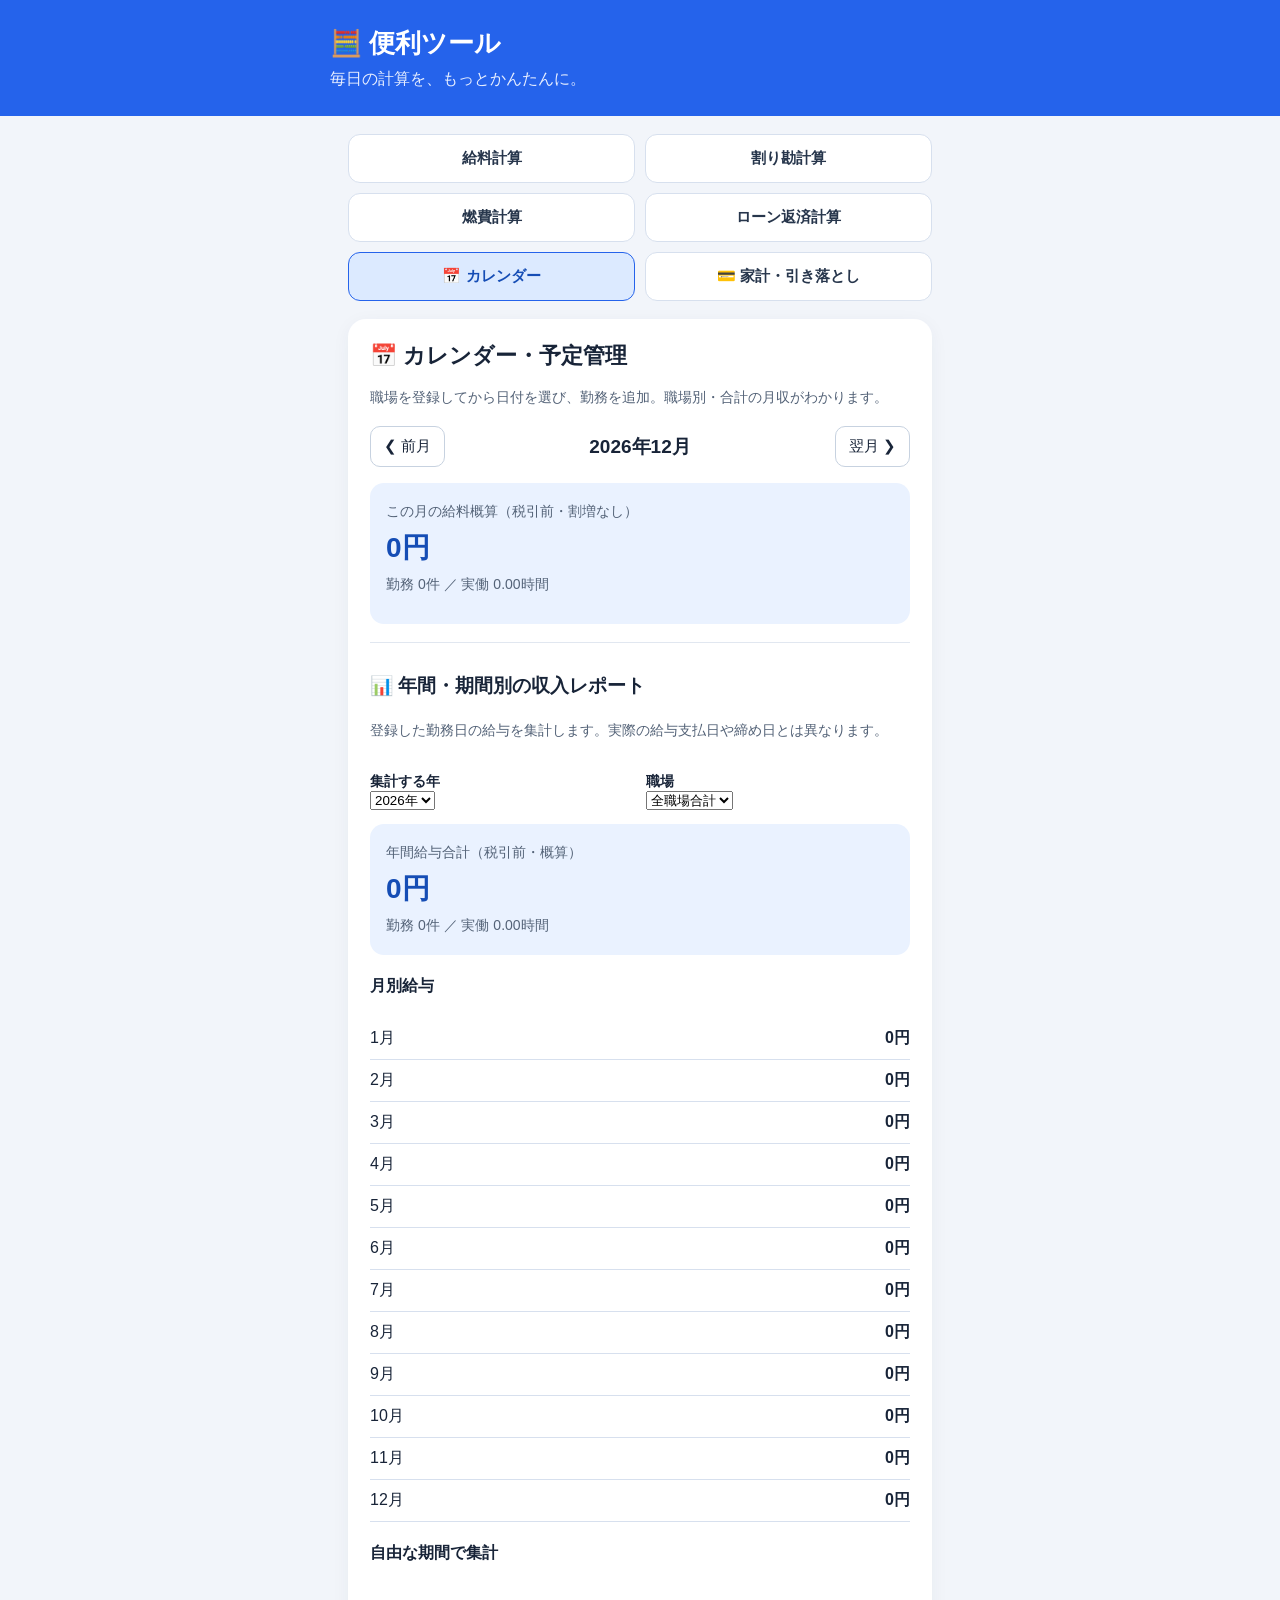
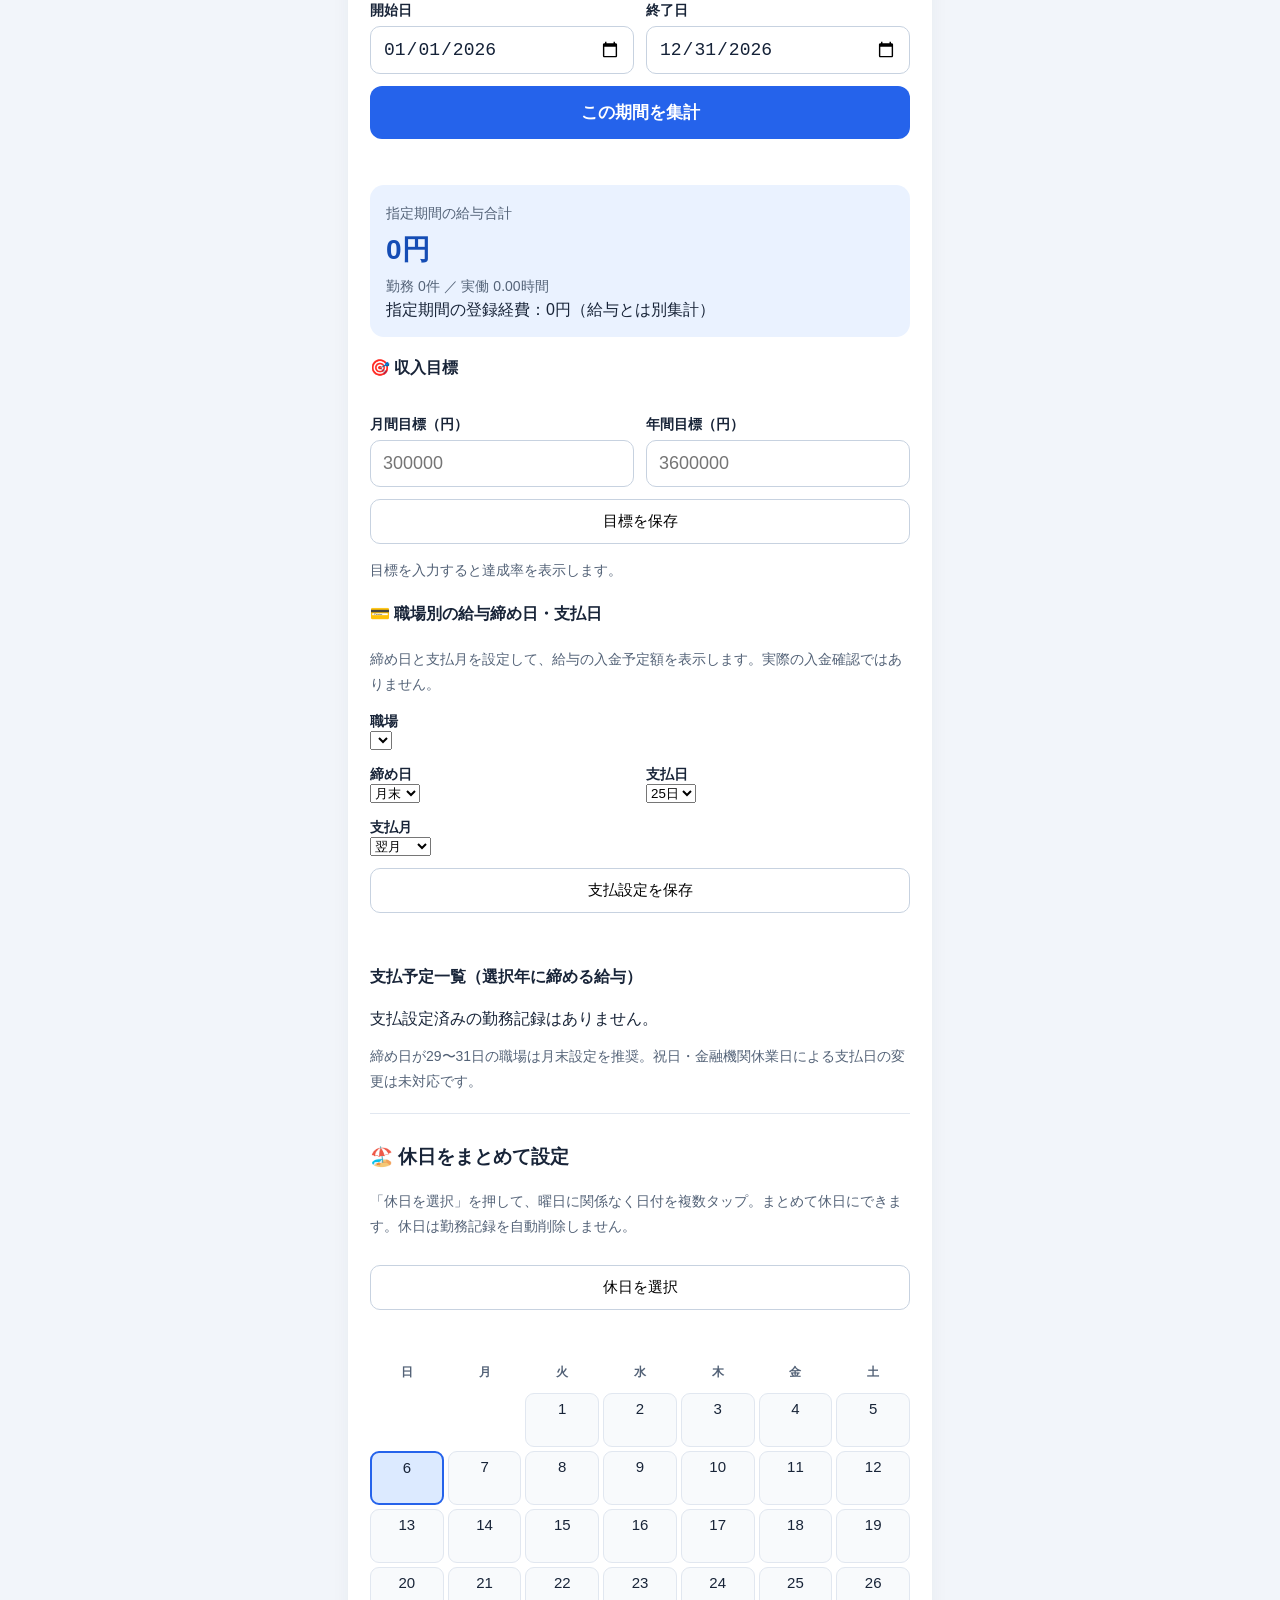
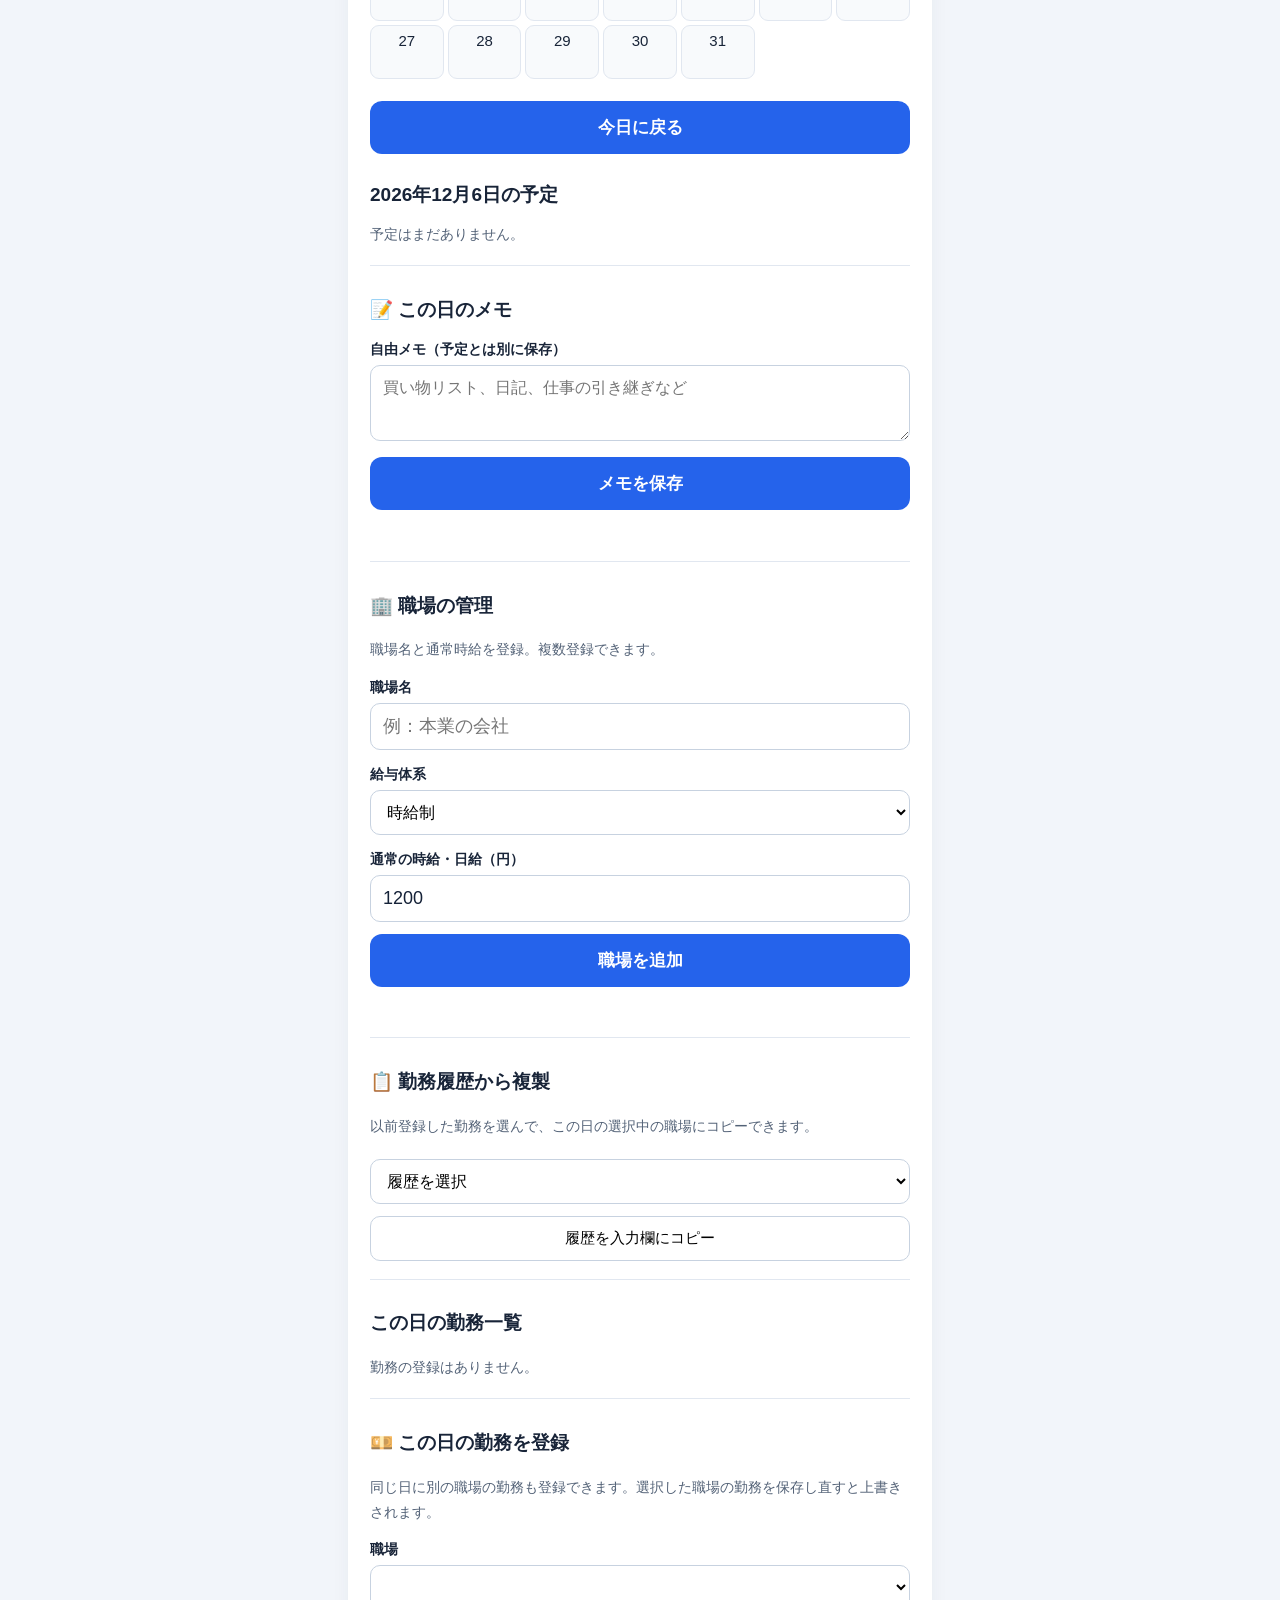
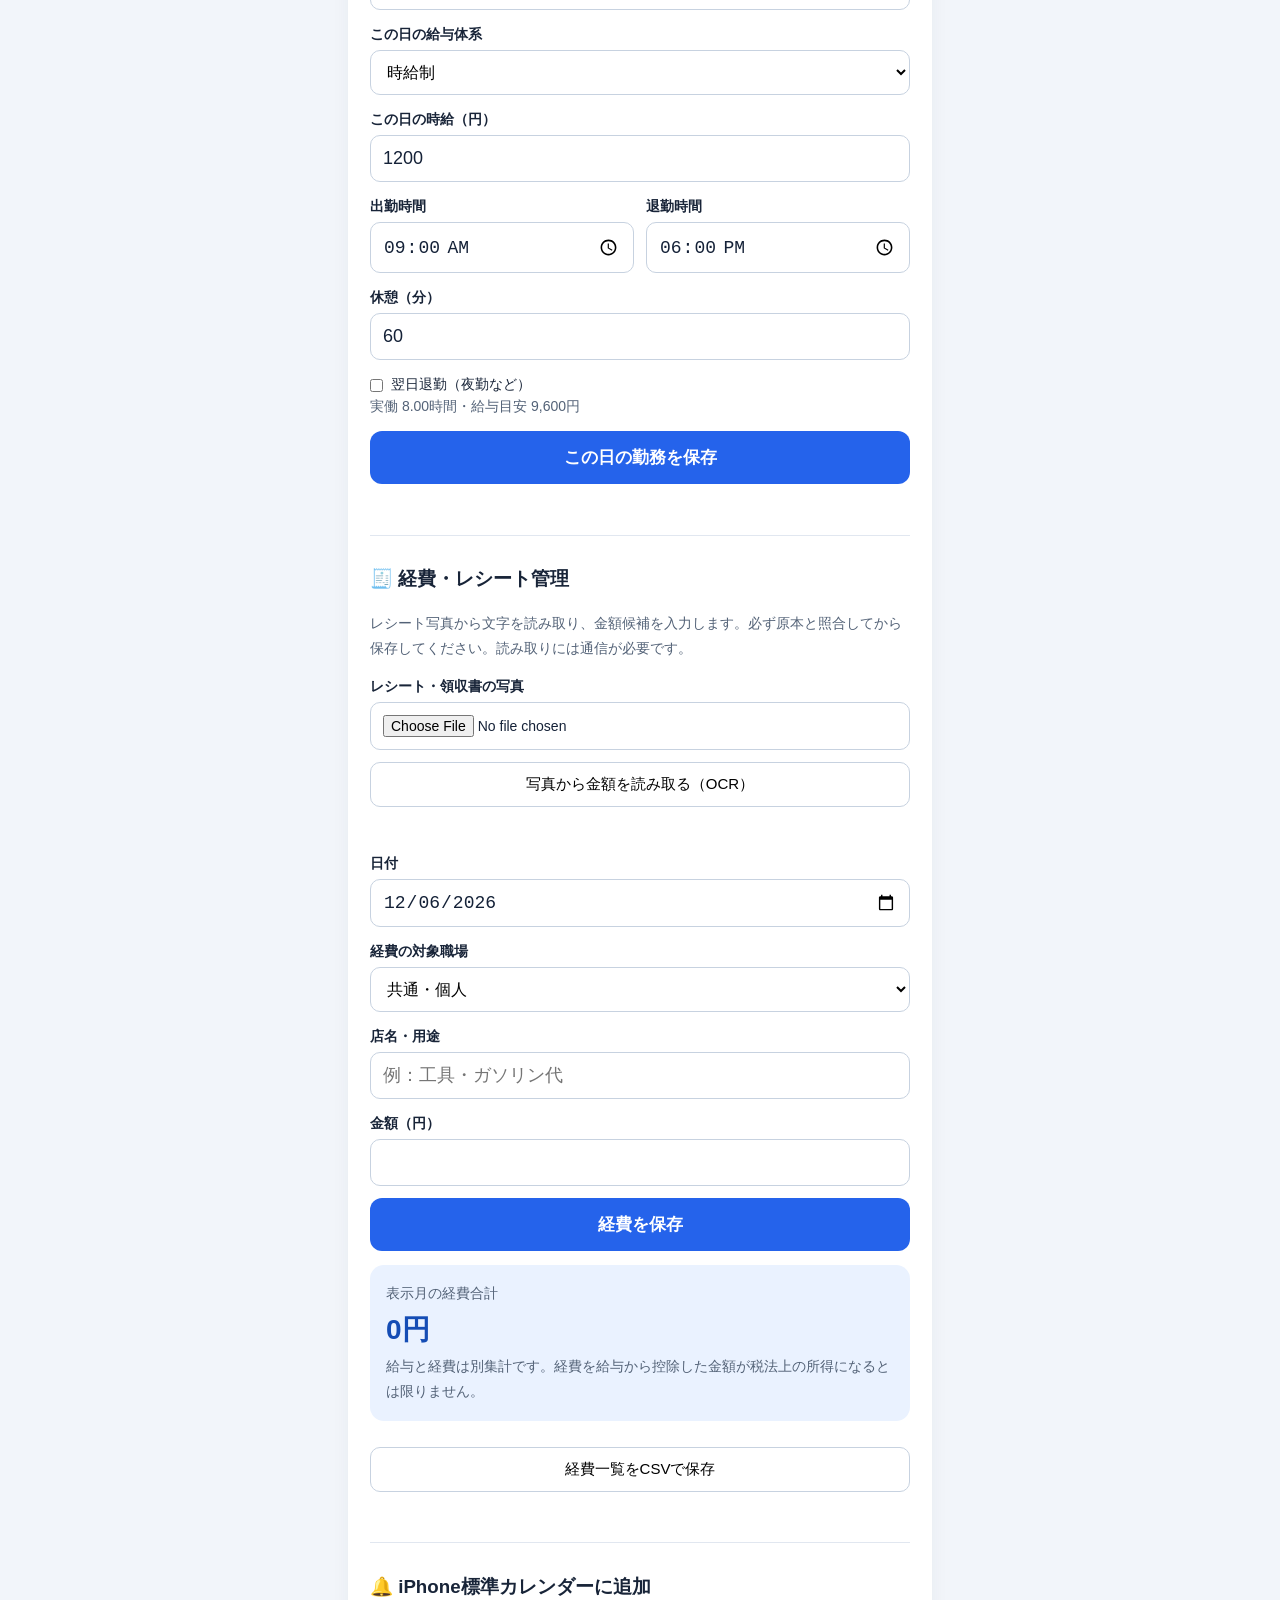
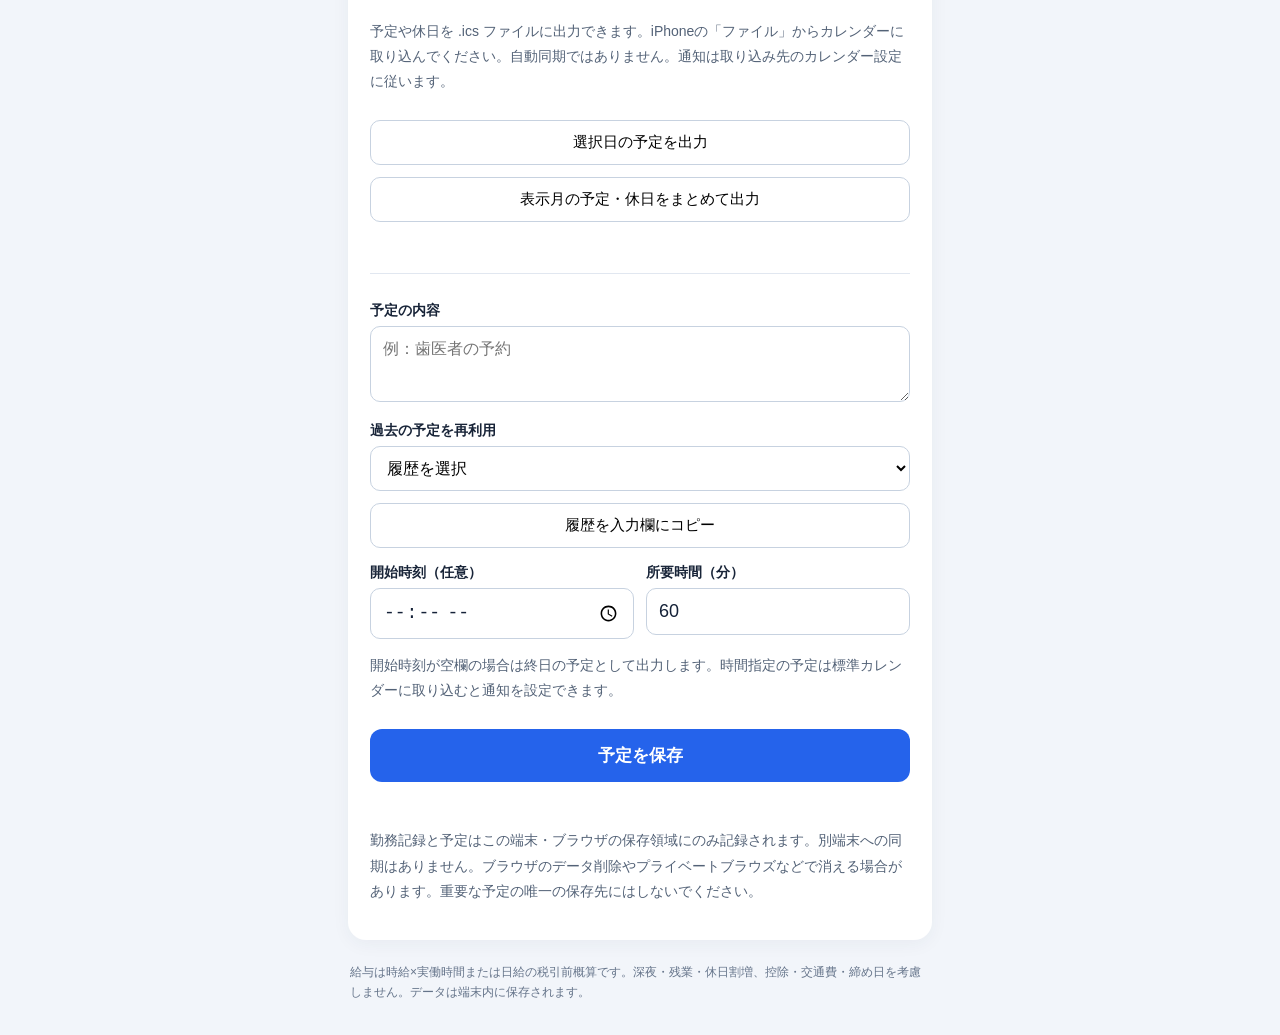
==== calendar.html @ 077386d4 "Add files via upload" ====
<!doctype html><html lang="ja"><head><meta charset="utf-8"><meta name="viewport" content="width=device-width,initial-scale=1"><meta name="theme-color" content="#2563eb"><title>ダブルワーク対応・勤務給料カレンダー | 便利ツール</title><meta name="description" content="複数の職場を登録して、職場別と全職場合計の給料を月ごとに自動集計。予定管理もできます。"><link rel="stylesheet" href="style.css"></head><body><header><div><h1>🧮 便利ツール</h1><p>毎日の計算を、もっとかんたんに。</p></div></header><main><nav aria-label="便利ツールを選択"><a href="salary.html">給料計算</a><a href="split.html">割り勘計算</a><a href="fuel.html">燃費計算</a><a href="loan.html">ローン返済計算</a><a href="calendar.html" aria-current="page">📅 カレンダー</a><a href="finance.html">💳 家計・引き落とし</a></nav><section><h2>📅 カレンダー・予定管理</h2><p class="hint">職場を登録してから日付を選び、勤務を追加。職場別・合計の月収がわかります。</p><div class="calendar-toolbar"><button id="prev" type="button" aria-label="前月">❮ 前月</button><strong id="month-title" aria-live="polite"></strong><button id="next" type="button" aria-label="翌月">翌月 ❯</button></div><div class="salary-summary"><div class="hint">この月の給料概算（税引前・割増なし）</div><div id="monthly-pay" class="salary-amount" aria-live="polite">0円</div><div id="monthly-stats" class="hint"></div><div id="workplace-breakdown"></div></div><div class="calendar-form" id="income-report"><h3>📊 年間・期間別の収入レポート</h3><p class="hint">登録した勤務日の給与を集計します。実際の給与支払日や締め日とは異なります。</p><div class="work-two"><div><label for="report-year">集計する年</label><select id="report-year"></select></div><div><label for="report-place">職場</label><select id="report-place"><option value="">全職場合計</option></select></div></div><div class="salary-summary"><div class="hint">年間給与合計（税引前・概算）</div><div class="salary-amount" id="annual-pay">0円</div><div class="hint" id="annual-stats"></div></div><h4>月別給与</h4><div id="annual-months"></div><h4>自由な期間で集計</h4><div class="work-two"><div><label for="report-from">開始日</label><input type="date" id="report-from"></div><div><label for="report-to">終了日</label><input type="date" id="report-to"></div></div><button class="calc" type="button" id="report-run">この期間を集計</button><p class="status" id="report-error" role="status"></p><div class="salary-summary"><div class="hint">指定期間の給与合計</div><div class="salary-amount" id="period-pay">0円</div><div class="hint" id="period-stats"></div><div id="period-places"></div><div id="period-expenses"></div></div><h4>🎯 収入目標</h4><div class="work-two"><div><label for="goal-month">月間目標（円）</label><input id="goal-month" type="number" min="0" step="1" placeholder="300000"></div><div><label for="goal-year">年間目標（円）</label><input id="goal-year" type="number" min="0" step="1" placeholder="3600000"></div></div><button type="button" id="save-goal" class="secondary-button">目標を保存</button><p id="goal-result" class="hint"></p>
<h4>💳 職場別の給与締め日・支払日</h4><p class="hint">締め日と支払月を設定して、給与の入金予定額を表示します。実際の入金確認ではありません。</p>
<label for="pay-workplace">職場</label><select id="pay-workplace"></select>
<div class="work-two"><div><label for="closing-day">締め日</label><select id="closing-day"></select></div><div><label for="payment-day">支払日</label><select id="payment-day"></select></div></div>
<label for="payment-offset">支払月</label><select id="payment-offset"><option value="0">当月</option><option value="1">翌月</option><option value="2">翌々月</option></select>
<button type="button" id="save-pay" class="secondary-button">支払設定を保存</button><p id="pay-message" class="status" role="status"></p><h4>支払予定一覧（選択年に締める給与）</h4><div id="payment-schedule"></div><p class="hint">締め日が29〜31日の職場は月末設定を推奨。祝日・金融機関休業日による支払日の変更は未対応です。</p></div><div class="calendar-form"><h3>🏖️ 休日をまとめて設定</h3><p class="hint">「休日を選択」を押して、曜日に関係なく日付を複数タップ。まとめて休日にできます。休日は勤務記録を自動削除しません。</p><button type="button" id="holiday-mode" class="secondary-button">休日を選択</button><div id="holiday-actions" hidden><p id="holiday-count" class="hint">0日選択</p><button type="button" id="holiday-apply" class="calc">選択した日を休みにする</button><button type="button" id="holiday-remove" class="secondary-button">選択した日の休みを解除</button><button type="button" id="holiday-cancel" class="secondary-button">選択をやめる</button></div><p id="holiday-status" role="status" class="status"></p></div><div class="calendar-grid" id="calendar" aria-label="月間カレンダー"></div><button type="button" id="go-today" class="calc">今日に戻る</button><h2 id="selected-title" style="margin-top:28px;font-size:19px"></h2><div id="events" aria-live="polite"></div>
<form id="memo-form" class="calendar-form"><h3>📝 この日のメモ</h3><label for="day-memo">自由メモ（予定とは別に保存）</label><textarea id="day-memo" maxlength="3000" placeholder="買い物リスト、日記、仕事の引き継ぎなど"></textarea><button class="calc" type="submit">メモを保存</button><button id="delete-memo" class="secondary-button" type="button" hidden>メモを削除</button><p id="memo-status" class="status" role="status"></p></form>
<dialog id="day-popup" aria-labelledby="popup-title"><div class="popup-head"><h3 id="popup-title"></h3><button type="button" id="close-popup" aria-label="閉じる">✕</button></div><div id="popup-content"></div><button type="button" class="calc" id="popup-edit">この日の詳細・編集へ</button></dialog>
<div class="calendar-form"><h3>🏢 職場の管理</h3><p class="hint">職場名と通常時給を登録。複数登録できます。</p><form id="workplace-form"><label for="place-name">職場名</label><input id="place-name" maxlength="50" placeholder="例：本業の会社" required><label for="place-pay-type">給与体系</label><select id="place-pay-type"><option value="hourly">時給制</option><option value="daily">日給制</option></select><label for="place-wage">通常の時給・日給（円）</label><input id="place-wage" type="number" min="0" max="1000000" step="1" value="1200" required><button class="calc" type="submit">職場を追加</button></form><div id="place-list"></div><p id="place-status" class="status" role="status"></p></div>
<div class="calendar-form"><h3>📋 勤務履歴から複製</h3><p class="hint">以前登録した勤務を選んで、この日の選択中の職場にコピーできます。</p><select id="work-history"></select><button type="button" id="copy-work" class="secondary-button">履歴を入力欄にコピー</button></div><div id="day-work-list" class="calendar-form"></div>
<form class="calendar-form" id="work-form">
<h3>💴 この日の勤務を登録</h3>
<p class="hint">同じ日に別の職場の勤務も登録できます。選択した職場の勤務を保存し直すと上書きされます。</p>
<label for="work-place">職場</label><select id="work-place" required></select><label for="work-pay-type">この日の給与体系</label><select id="work-pay-type"><option value="hourly">時給制</option><option value="daily">日給制</option></select><label for="work-wage" id="work-wage-label">この日の時給（円）</label><input id="work-wage" type="number" min="0" max="1000000" step="1" value="1200" required>
<div class="work-two"><div><label for="work-start">出勤時間</label><input id="work-start" type="time" value="09:00" required></div><div><label for="work-end">退勤時間</label><input id="work-end" type="time" value="18:00" required></div></div>
<label for="work-break">休憩（分）</label><input id="work-break" type="number" min="0" max="1440" step="1" value="60" required>
<label class="work-check"><input id="work-overnight" type="checkbox"> 翌日退勤（夜勤など）</label>
<div id="daily-pay" class="hint" aria-live="polite"></div>
<button class="calc" type="submit">この日の勤務を保存</button>
<button id="delete-work" type="button" class="secondary-button" hidden>選択中の職場の勤務を削除</button>
<p class="status" id="work-status" role="status"></p>
</form><div class="calendar-form" id="expense-panel"><h3>🧾 経費・レシート管理</h3>
<p class="hint">レシート写真から文字を読み取り、金額候補を入力します。必ず原本と照合してから保存してください。読み取りには通信が必要です。</p>
<label for="receipt-image">レシート・領収書の写真</label><input id="receipt-image" type="file" accept="image/*" capture="environment">
<button type="button" id="scan-receipt" class="secondary-button">写真から金額を読み取る（OCR）</button><p id="scan-status" class="status" role="status"></p>
<form id="expense-form"><label for="expense-date">日付</label><input type="date" id="expense-date" required>
<label for="expense-place">経費の対象職場</label><select id="expense-place"><option value="">共通・個人</option></select>
<label for="expense-merchant">店名・用途</label><input id="expense-merchant" maxlength="100" placeholder="例：工具・ガソリン代" required>
<label for="expense-amount">金額（円）</label><input id="expense-amount" type="number" min="1" step="1" required>
<button type="submit" class="calc">経費を保存</button></form>
<div class="salary-summary"><div class="hint">表示月の経費合計</div><div id="expense-total" class="salary-amount">0円</div><div id="expense-net" class="hint"></div><div id="expense-breakdown"></div></div>
<div id="expense-list"></div><button type="button" id="export-expenses" class="secondary-button">経費一覧をCSVで保存</button>
<p id="expense-status" role="status" class="status"></p></div>
<div class="calendar-form"><h3>🔔 iPhone標準カレンダーに追加</h3><p class="hint">予定や休日を .ics ファイルに出力できます。iPhoneの「ファイル」からカレンダーに取り込んでください。自動同期ではありません。通知は取り込み先のカレンダー設定に従います。</p><button type="button" id="export-day" class="secondary-button">選択日の予定を出力</button><button type="button" id="export-month" class="secondary-button">表示月の予定・休日をまとめて出力</button><p id="export-status" class="status" role="status"></p></div><form class="calendar-form" id="event-form"><label for="event-text">予定の内容</label><textarea id="event-text" maxlength="200" required placeholder="例：歯医者の予約"></textarea><label for="event-history">過去の予定を再利用</label><select id="event-history"><option value="">履歴を選択</option></select><button type="button" id="copy-event" class="secondary-button">履歴を入力欄にコピー</button><div class="work-two"><div><label for="event-time">開始時刻（任意）</label><input id="event-time" type="time"></div><div><label for="event-duration">所要時間（分）</label><input id="event-duration" type="number" min="1" max="1440" value="60"></div></div><p class="hint">開始時刻が空欄の場合は終日の予定として出力します。時間指定の予定は標準カレンダーに取り込むと通知を設定できます。</p><button class="calc" id="save-event" type="submit">予定を保存</button><button id="cancel-edit" type="button" hidden style="margin-top:10px">編集をキャンセル</button><p class="status" id="status" role="status"></p></form><p class="hint">勤務記録と予定はこの端末・ブラウザの保存領域にのみ記録されます。別端末への同期はありません。ブラウザのデータ削除やプライベートブラウズなどで消える場合があります。重要な予定の唯一の保存先にはしないでください。</p></section></main><footer>給与は時給×実働時間または日給の税引前概算です。深夜・残業・休日割増、控除・交通費・締め日を考慮しません。データは端末内に保存されます。</footer><script src="calendar.js" defer></script><script src="work-calendar.js" defer></script><script src="calendar-extras.js" defer></script><script src="expenses.js" defer></script><script src="day-memos.js" defer></script><script src="income-report.js" defer></script><script src="goals-paydays.js" defer></script><script src="finance-calendar.js" defer></script><script src="cashflow-calendar.js" defer></script></body></html>
---- style.css ----
:root{font-family:-apple-system,BlinkMacSystemFont,"Hiragino Kaku Gothic ProN",sans-serif;color:#182438;background:#f2f5fa}*{box-sizing:border-box}body{margin:0}header{background:#2563eb;color:white;padding:26px 18px}header>div,main,footer{max-width:620px;margin:auto}h1{margin:0;font-size:26px}header p{margin:8px 0 0;color:#e7eeff}main{padding:18px}nav{display:grid;grid-template-columns:repeat(2,1fr);gap:10px;margin-bottom:18px}nav a{border:1px solid #d7e0ee;background:white;border-radius:12px;padding:14px 5px;font-size:15px;font-weight:700;color:#27364c;text-decoration:none;text-align:center}nav a[aria-current=page]{background:#dceaff;border-color:#2563eb;color:#154db5}section{background:white;border-radius:18px;padding:22px;box-shadow:0 4px 18px #23344a0d}h2{margin:0 0 8px;font-size:22px}.hint,.explain{color:#536277;font-size:14px;line-height:1.8}label{display:block;margin-top:16px;font-size:14px;font-weight:700}input{width:100%;border:1px solid #c7d2e0;border-radius:10px;padding:12px;margin-top:6px;font-size:18px;color:#152238}button.calc{width:100%;margin-top:22px;border:0;background:#2563eb;color:white;border-radius:12px;padding:15px;font-size:17px;font-weight:700}.result{margin-top:18px;padding:18px;background:#eaf2ff;border-radius:12px;font-size:22px;font-weight:800;overflow-wrap:anywhere}.result:empty{display:none}footer{padding:4px 20px 30px;font-size:12px;color:#65748a;line-height:1.7}a:focus-visible,button:focus-visible,input:focus-visible{outline:3px solid #f59e0b;outline-offset:2px}
/* Calendar */
.calendar-toolbar{display:flex;justify-content:space-between;align-items:center;gap:8px;margin:16px 0}.calendar-toolbar button,.event-actions button{border:1px solid #c7d2e0;background:#fff;border-radius:10px;padding:10px 13px;color:#182438;font-size:15px}.calendar-toolbar strong{font-size:19px}.calendar-grid{display:grid;grid-template-columns:repeat(7,minmax(0,1fr));gap:4px}.weekday{text-align:center;font-size:12px;font-weight:700;color:#536277;padding:8px 0}.day{position:relative;min-height:54px;background:#f8fafc;border:1px solid #e1e7f0;border-radius:9px;padding:6px 2px;display:flex;flex-direction:column;align-items:center;gap:5px;font-size:15px;color:#182438}.day[disabled]{visibility:hidden}.day.today{border:2px solid #2563eb}.day.selected{background:#dceaff}.day .dot{height:6px;width:6px;border-radius:50%;background:#2563eb}.day:focus-visible{outline:3px solid #f59e0b}.event-item{border-bottom:1px solid #e1e7f0;padding:12px 0;overflow-wrap:anywhere}.event-item:last-child{border-bottom:0}.event-actions{display:flex;gap:8px;margin-top:8px}.event-actions button{font-size:13px;padding:6px 10px}.calendar-form{margin-top:18px;padding-top:12px;border-top:1px solid #e1e7f0}.calendar-form textarea{width:100%;min-height:76px;border:1px solid #c7d2e0;border-radius:10px;padding:12px;font:inherit;margin-top:6px}.calendar-form button{margin-top:12px}.status{font-size:13px;color:#536277;min-height:1.5em}@media(max-width:390px){.day{min-height:47px;font-size:13px}.calendar-grid{gap:3px}section{padding:16px}}

/* Work calendar */
.salary-summary{padding:16px;background:#eaf2ff;border-radius:14px;margin:14px 0}
.salary-amount{font-size:28px;font-weight:800;color:#154db5;margin:5px 0}
.work-two{display:grid;grid-template-columns:1fr 1fr;gap:12px}
.work-check{display:flex;align-items:center;gap:8px;font-weight:500}
.work-check input{width:auto;margin:0}
.secondary-button{width:100%;margin-top:10px;padding:12px;border:1px solid #c7d2e0;border-radius:10px;background:white;font-size:15px}
.day .work-dot{width:7px;height:7px;background:#16a34a;border-radius:50%}
.day .work-small{font-size:9px;color:#166534;font-weight:700;line-height:1.1}
@media(max-width:390px){.day .work-small{font-size:8px}}

.pay-row,.place-row{display:flex;align-items:center;justify-content:space-between;gap:8px;padding:10px 0;border-bottom:1px solid #d7e0ee;flex-wrap:wrap}
.pay-row strong{white-space:nowrap}
.place-row span{flex:1;min-width:140px}
.place-row button{border:1px solid #c7d2e0;background:#fff;border-radius:8px;padding:7px 10px}
#workplace-breakdown{margin-top:10px}
#work-place{width:100%;padding:12px;margin-top:6px;border:1px solid #c7d2e0;border-radius:10px;font-size:16px;background:white}

.day.holiday{background:#fef3c7;border:2px solid #eab308}.day.multi-picked{outline:3px solid #16a34a;outline-offset:-3px}.holiday-label{display:block;font-size:10px;color:#92400e;font-weight:800}#work-history,#event-history{width:100%;padding:12px;margin-top:6px;border:1px solid #c7d2e0;border-radius:10px;background:white;font-size:16px}

#expense-panel input[type=file]{font-size:14px}
#expense-panel select,#place-pay-type,#work-pay-type{width:100%;padding:12px;margin-top:6px;border:1px solid #c7d2e0;border-radius:10px;background:white;font-size:16px}
.expense-entry{padding:10px 0;border-bottom:1px solid #d7e0ee;display:flex;justify-content:space-between;align-items:center;gap:8px}
.expense-entry button{padding:7px;border-radius:8px;border:1px solid #c7d2e0;background:white}

.day.has-entry{border-color:#0f766e;background:#ecfdf5}
.day.has-entry.selected{background:#dceaff}
.day.has-entry.holiday{background:#fef3c7}
.entry-indicator{font-size:9px;font-weight:800;color:#0f766e;line-height:1.1;white-space:normal;text-align:center;letter-spacing:0}
#day-popup{border:0;border-radius:16px;padding:20px;width:min(92vw,440px);max-height:80vh;overflow:auto;box-shadow:0 12px 55px #0004;color:#182438}
#day-popup::backdrop{background:#0008}
.popup-head{display:flex;justify-content:space-between;align-items:center;gap:12px}
.popup-head h3{margin:0;font-size:18px}
.popup-head button{background:#f1f5f9;border:0;border-radius:8px;padding:10px;font-size:17px}
.popup-entry{display:flex;gap:12px;border-bottom:1px solid #e1e7f0;padding:12px 0;white-space:pre-wrap;overflow-wrap:anywhere}
.popup-entry strong{min-width:35px;color:#2563eb}
.popup-entry span{flex:1}

.day.has-payment{box-shadow:inset 0 -3px #f59e0b}
#finance-status{white-space:pre-wrap}

.forecast-row{padding:12px;margin:8px 0;border:1px solid #cbd5e1;border-radius:10px;background:#f8fafc;display:grid;gap:5px}
.forecast-danger{background:#fff1f2;border-color:#e11d48;color:#9f1239}
#deposit-list .secondary-button{width:auto;margin:0}
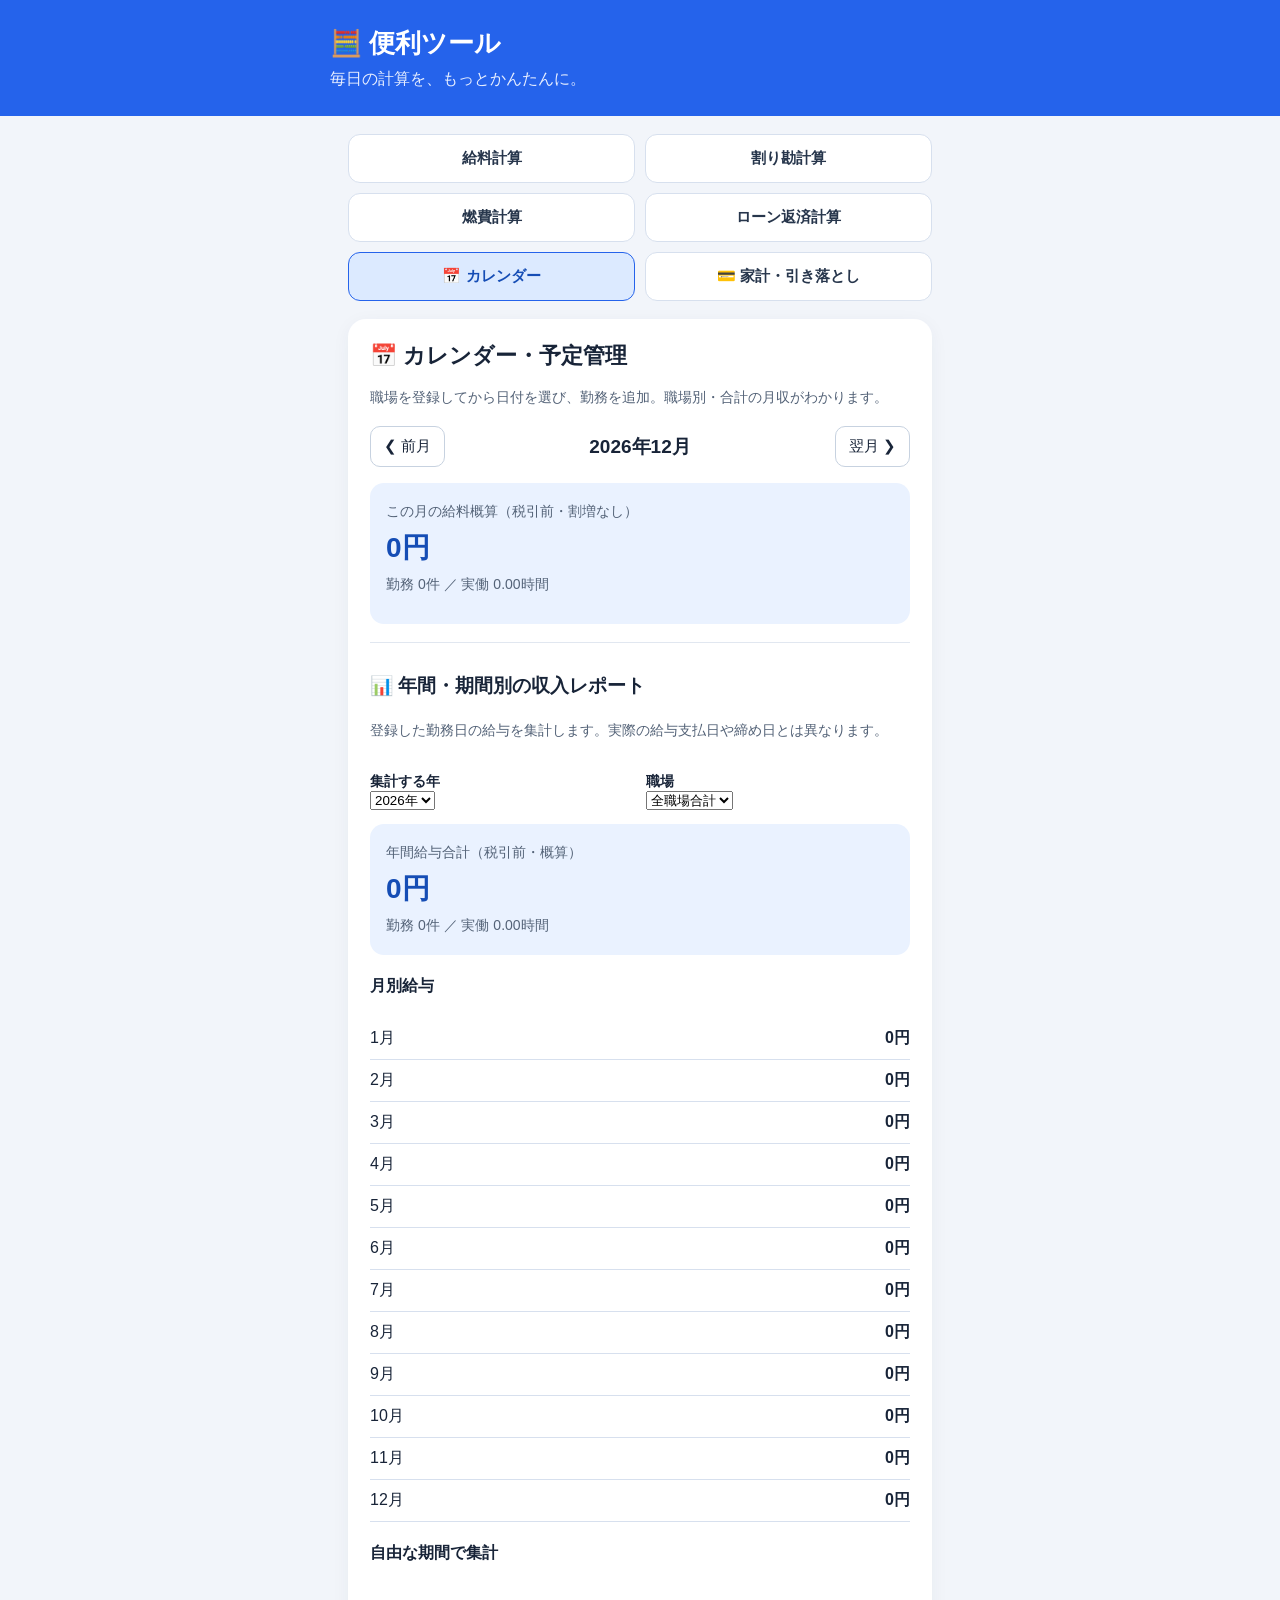
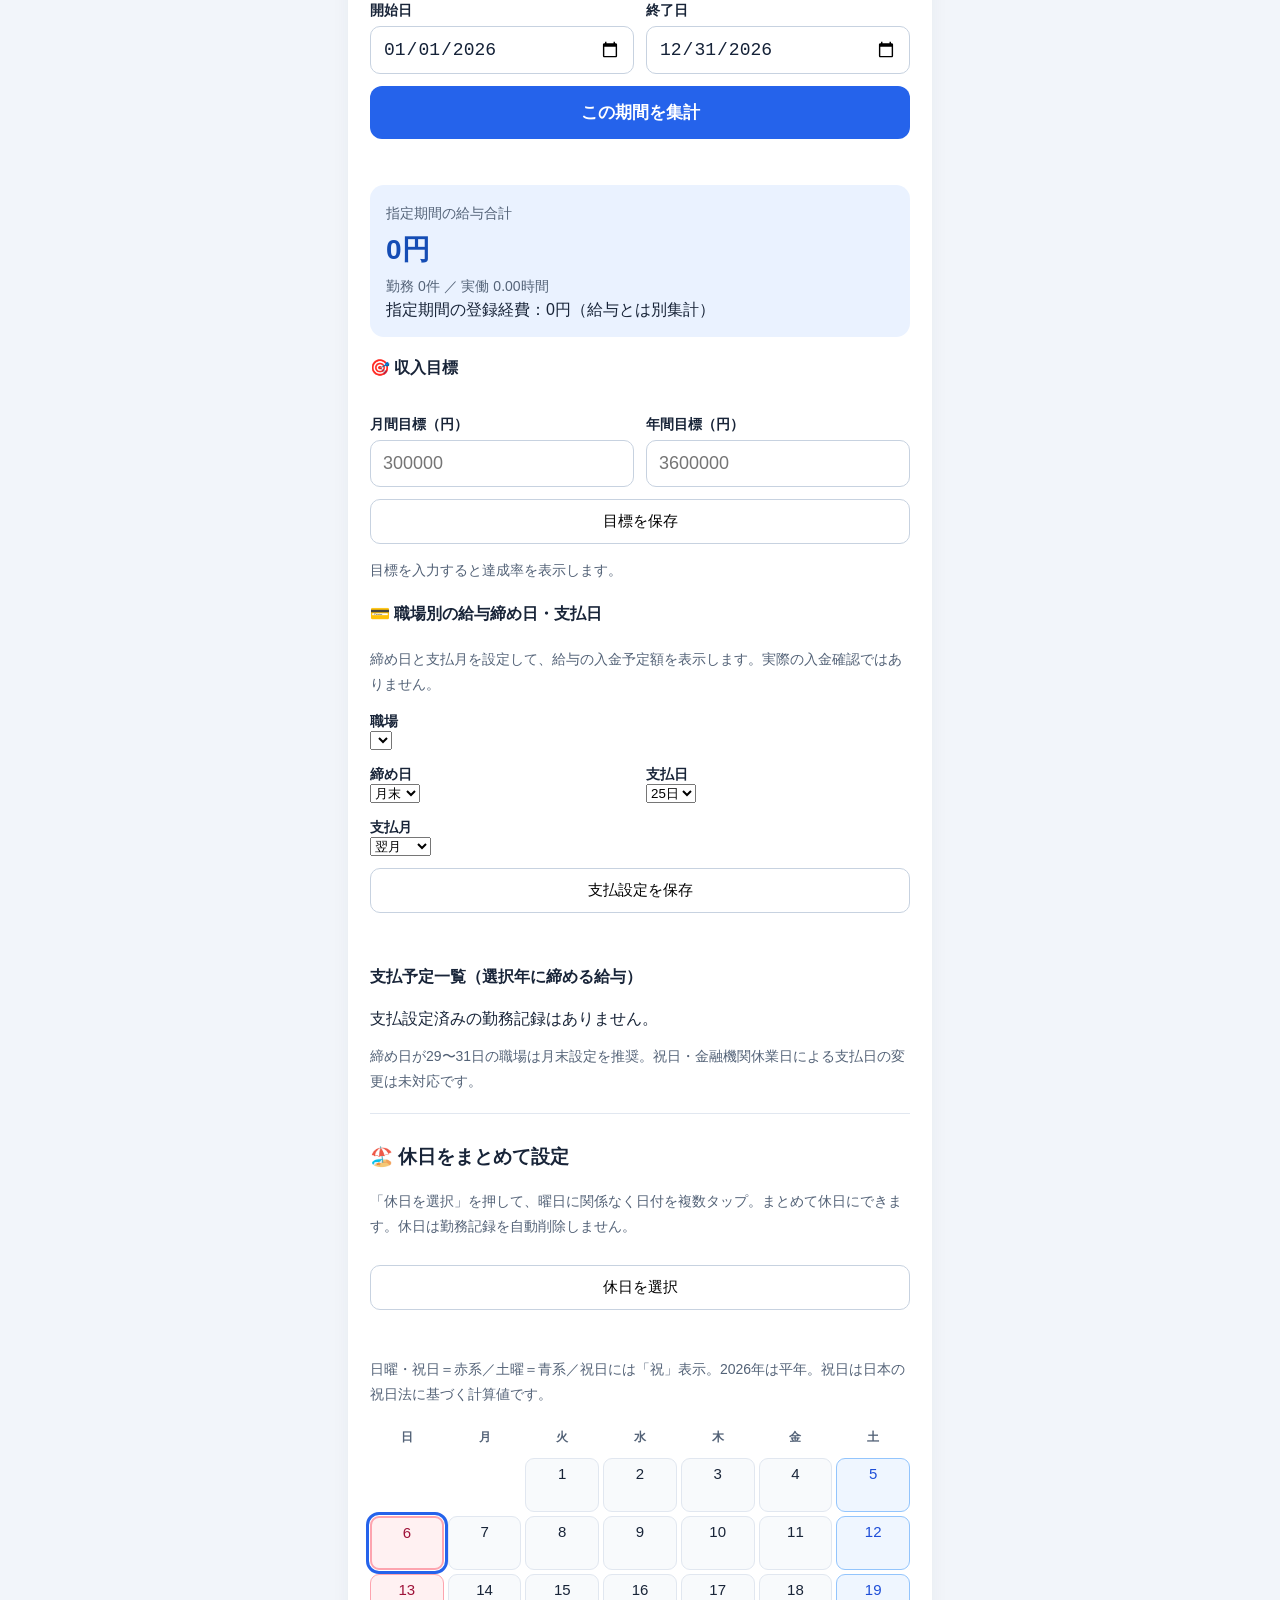
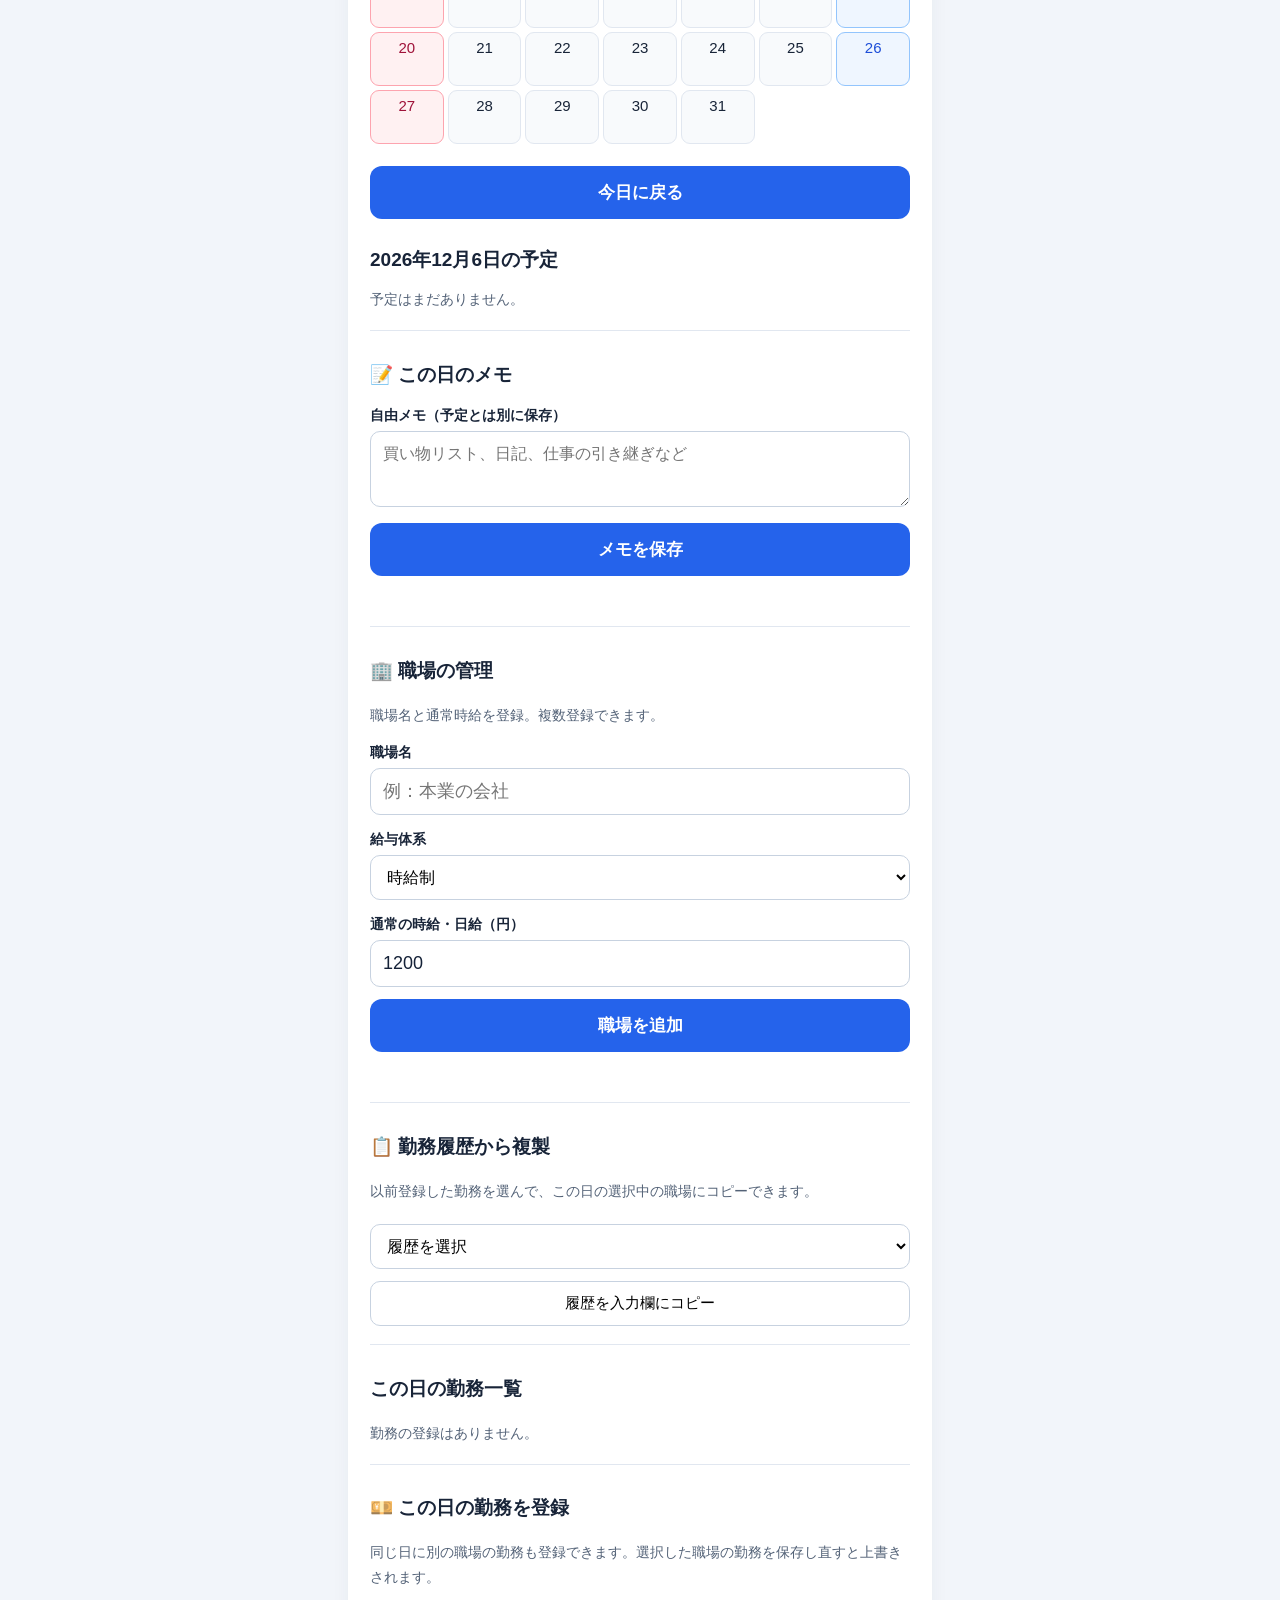
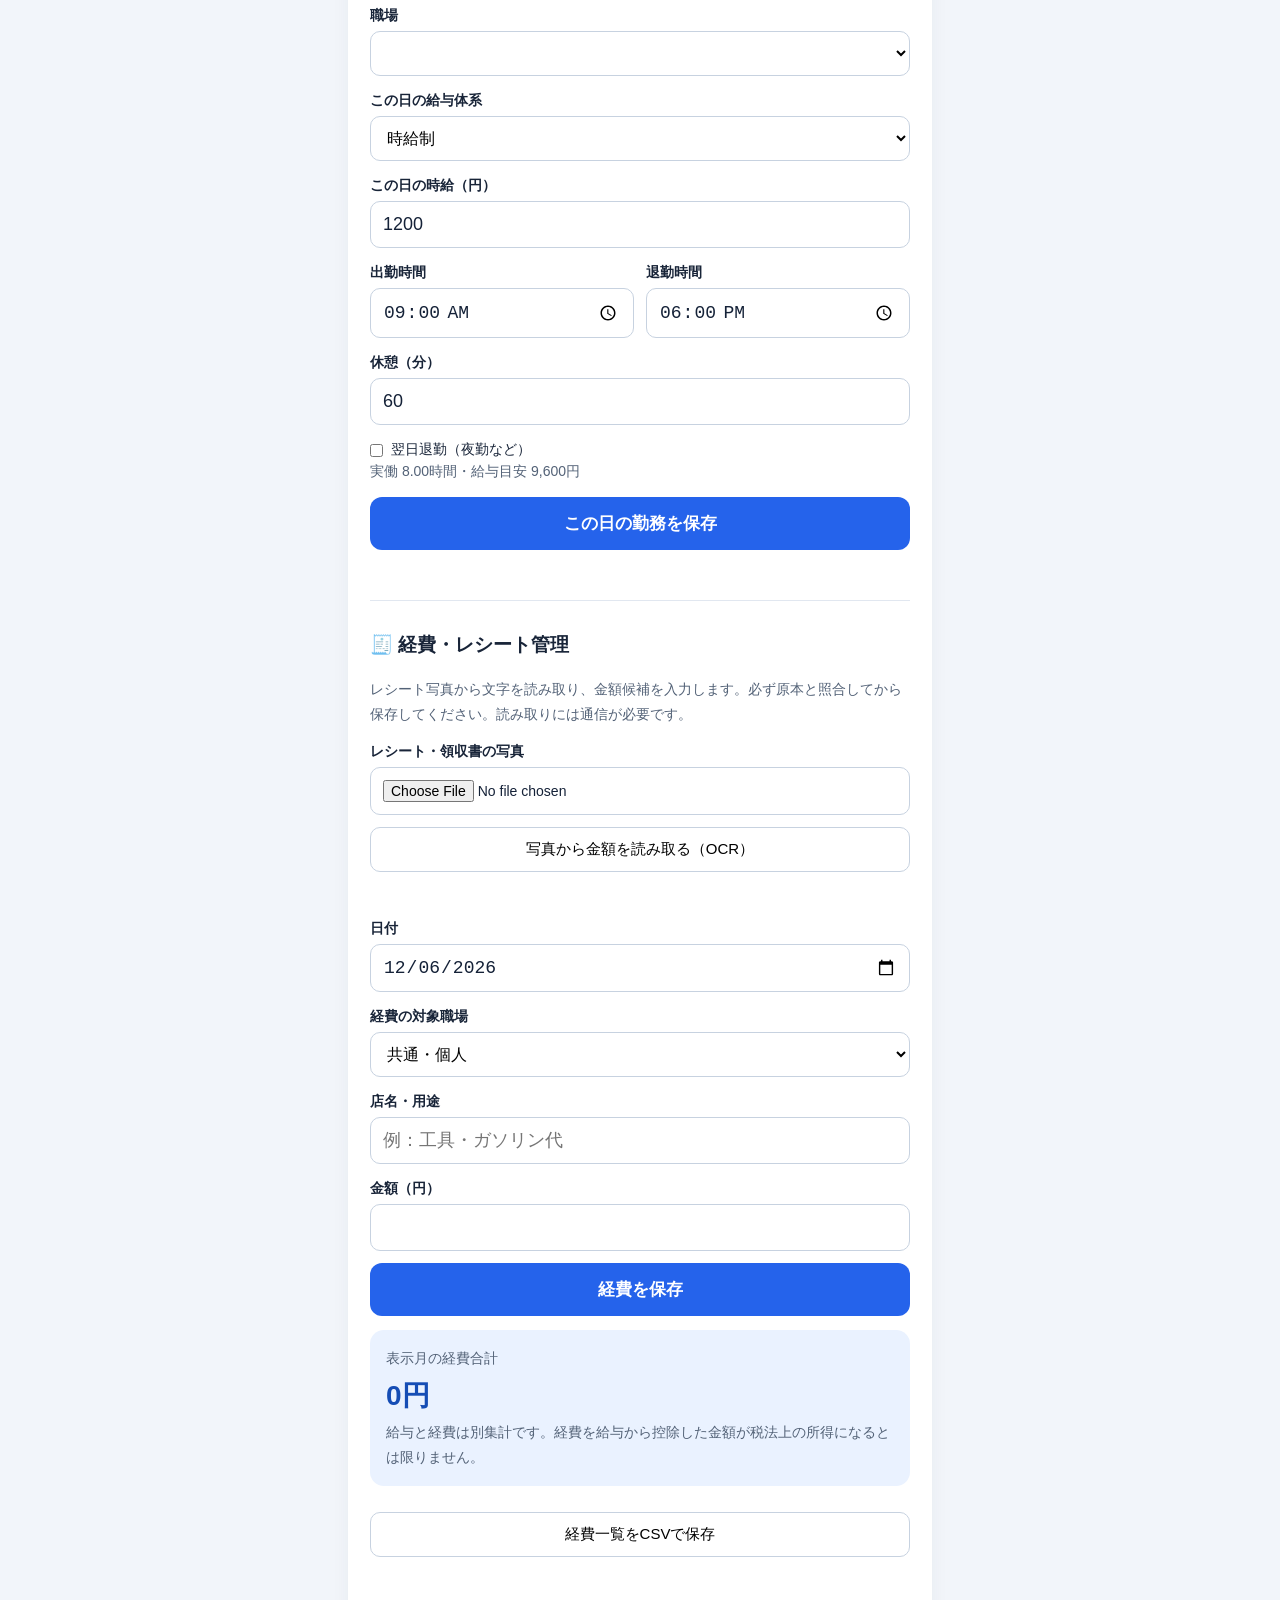
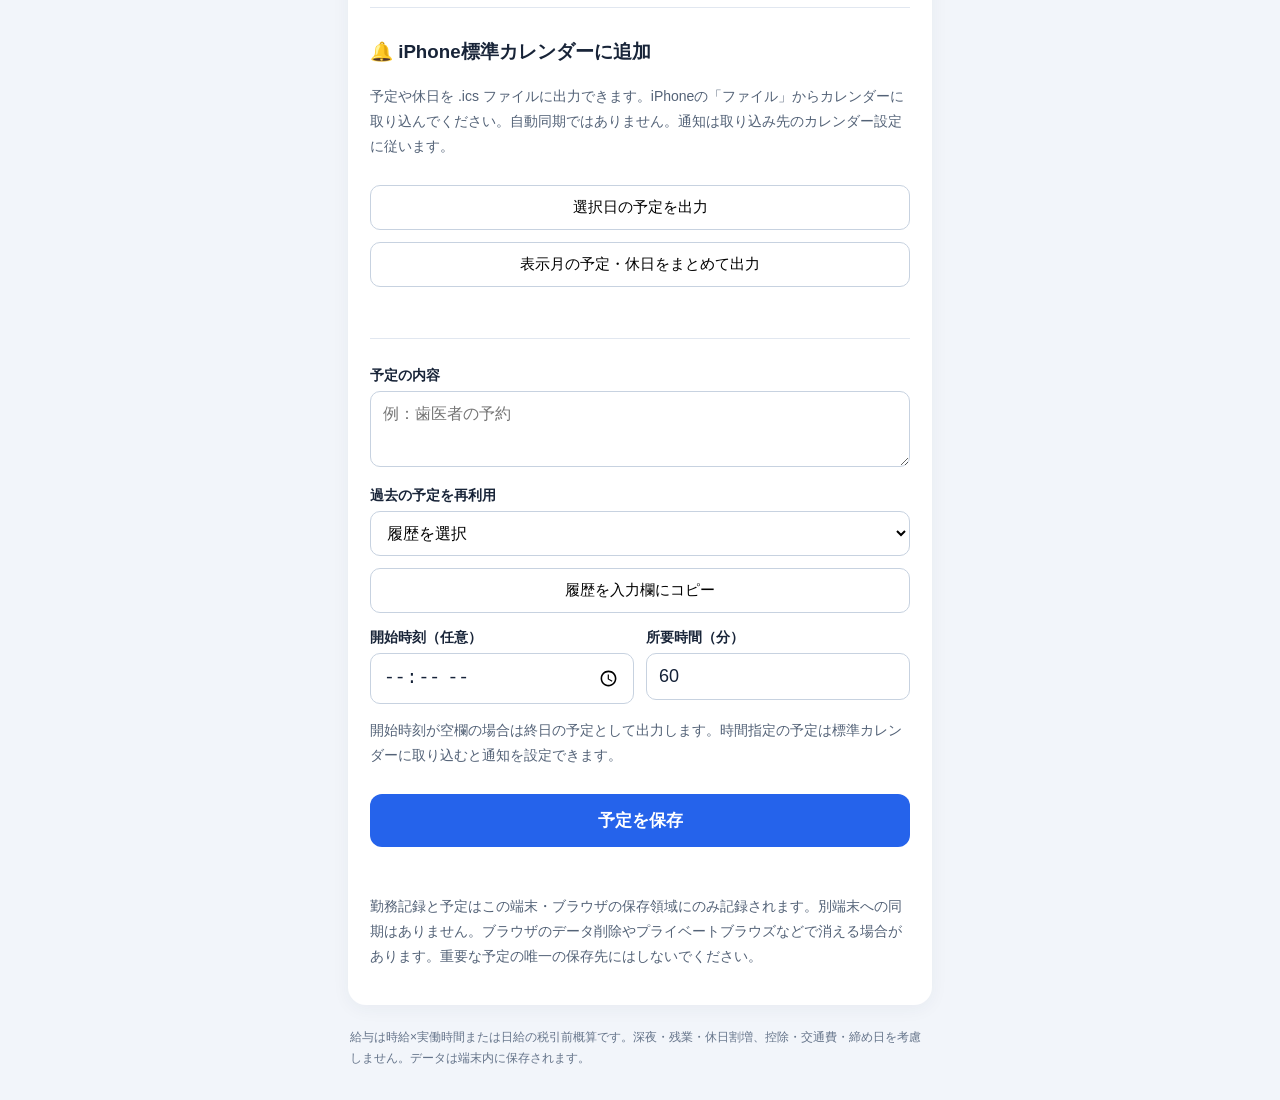
==== commit 1c3e22a1: "Add files via upload" ====
--- a/calendar.html
+++ b/calendar.html
@@ -3,7 +3,7 @@
 <label for="pay-workplace">職場</label><select id="pay-workplace"></select>
 <div class="work-two"><div><label for="closing-day">締め日</label><select id="closing-day"></select></div><div><label for="payment-day">支払日</label><select id="payment-day"></select></div></div>
 <label for="payment-offset">支払月</label><select id="payment-offset"><option value="0">当月</option><option value="1">翌月</option><option value="2">翌々月</option></select>
-<button type="button" id="save-pay" class="secondary-button">支払設定を保存</button><p id="pay-message" class="status" role="status"></p><h4>支払予定一覧（選択年に締める給与）</h4><div id="payment-schedule"></div><p class="hint">締め日が29〜31日の職場は月末設定を推奨。祝日・金融機関休業日による支払日の変更は未対応です。</p></div><div class="calendar-form"><h3>🏖️ 休日をまとめて設定</h3><p class="hint">「休日を選択」を押して、曜日に関係なく日付を複数タップ。まとめて休日にできます。休日は勤務記録を自動削除しません。</p><button type="button" id="holiday-mode" class="secondary-button">休日を選択</button><div id="holiday-actions" hidden><p id="holiday-count" class="hint">0日選択</p><button type="button" id="holiday-apply" class="calc">選択した日を休みにする</button><button type="button" id="holiday-remove" class="secondary-button">選択した日の休みを解除</button><button type="button" id="holiday-cancel" class="secondary-button">選択をやめる</button></div><p id="holiday-status" role="status" class="status"></p></div><div class="calendar-grid" id="calendar" aria-label="月間カレンダー"></div><button type="button" id="go-today" class="calc">今日に戻る</button><h2 id="selected-title" style="margin-top:28px;font-size:19px"></h2><div id="events" aria-live="polite"></div>
+<button type="button" id="save-pay" class="secondary-button">支払設定を保存</button><p id="pay-message" class="status" role="status"></p><h4>支払予定一覧（選択年に締める給与）</h4><div id="payment-schedule"></div><p class="hint">締め日が29〜31日の職場は月末設定を推奨。祝日・金融機関休業日による支払日の変更は未対応です。</p></div><div class="calendar-form"><h3>🏖️ 休日をまとめて設定</h3><p class="hint">「休日を選択」を押して、曜日に関係なく日付を複数タップ。まとめて休日にできます。休日は勤務記録を自動削除しません。</p><button type="button" id="holiday-mode" class="secondary-button">休日を選択</button><div id="holiday-actions" hidden><p id="holiday-count" class="hint">0日選択</p><button type="button" id="holiday-apply" class="calc">選択した日を休みにする</button><button type="button" id="holiday-remove" class="secondary-button">選択した日の休みを解除</button><button type="button" id="holiday-cancel" class="secondary-button">選択をやめる</button></div><p id="holiday-status" role="status" class="status"></p></div><p class="hint" id="holiday-legend">日曜＝赤系・土曜＝青系・日本の祝日＝赤系。「祝」表示。閏年の2月29日にも対応。</p><div class="calendar-grid" id="calendar" aria-label="月間カレンダー"></div><button type="button" id="go-today" class="calc">今日に戻る</button><h2 id="selected-title" style="margin-top:28px;font-size:19px"></h2><div id="events" aria-live="polite"></div>
 <form id="memo-form" class="calendar-form"><h3>📝 この日のメモ</h3><label for="day-memo">自由メモ（予定とは別に保存）</label><textarea id="day-memo" maxlength="3000" placeholder="買い物リスト、日記、仕事の引き継ぎなど"></textarea><button class="calc" type="submit">メモを保存</button><button id="delete-memo" class="secondary-button" type="button" hidden>メモを削除</button><p id="memo-status" class="status" role="status"></p></form>
 <dialog id="day-popup" aria-labelledby="popup-title"><div class="popup-head"><h3 id="popup-title"></h3><button type="button" id="close-popup" aria-label="閉じる">✕</button></div><div id="popup-content"></div><button type="button" class="calc" id="popup-edit">この日の詳細・編集へ</button></dialog>
 <div class="calendar-form"><h3>🏢 職場の管理</h3><p class="hint">職場名と通常時給を登録。複数登録できます。</p><form id="workplace-form"><label for="place-name">職場名</label><input id="place-name" maxlength="50" placeholder="例：本業の会社" required><label for="place-pay-type">給与体系</label><select id="place-pay-type"><option value="hourly">時給制</option><option value="daily">日給制</option></select><label for="place-wage">通常の時給・日給（円）</label><input id="place-wage" type="number" min="0" max="1000000" step="1" value="1200" required><button class="calc" type="submit">職場を追加</button></form><div id="place-list"></div><p id="place-status" class="status" role="status"></p></div>
@@ -31,4 +31,4 @@
 <div class="salary-summary"><div class="hint">表示月の経費合計</div><div id="expense-total" class="salary-amount">0円</div><div id="expense-net" class="hint"></div><div id="expense-breakdown"></div></div>
 <div id="expense-list"></div><button type="button" id="export-expenses" class="secondary-button">経費一覧をCSVで保存</button>
 <p id="expense-status" role="status" class="status"></p></div>
-<div class="calendar-form"><h3>🔔 iPhone標準カレンダーに追加</h3><p class="hint">予定や休日を .ics ファイルに出力できます。iPhoneの「ファイル」からカレンダーに取り込んでください。自動同期ではありません。通知は取り込み先のカレンダー設定に従います。</p><button type="button" id="export-day" class="secondary-button">選択日の予定を出力</button><button type="button" id="export-month" class="secondary-button">表示月の予定・休日をまとめて出力</button><p id="export-status" class="status" role="status"></p></div><form class="calendar-form" id="event-form"><label for="event-text">予定の内容</label><textarea id="event-text" maxlength="200" required placeholder="例：歯医者の予約"></textarea><label for="event-history">過去の予定を再利用</label><select id="event-history"><option value="">履歴を選択</option></select><button type="button" id="copy-event" class="secondary-button">履歴を入力欄にコピー</button><div class="work-two"><div><label for="event-time">開始時刻（任意）</label><input id="event-time" type="time"></div><div><label for="event-duration">所要時間（分）</label><input id="event-duration" type="number" min="1" max="1440" value="60"></div></div><p class="hint">開始時刻が空欄の場合は終日の予定として出力します。時間指定の予定は標準カレンダーに取り込むと通知を設定できます。</p><button class="calc" id="save-event" type="submit">予定を保存</button><button id="cancel-edit" type="button" hidden style="margin-top:10px">編集をキャンセル</button><p class="status" id="status" role="status"></p></form><p class="hint">勤務記録と予定はこの端末・ブラウザの保存領域にのみ記録されます。別端末への同期はありません。ブラウザのデータ削除やプライベートブラウズなどで消える場合があります。重要な予定の唯一の保存先にはしないでください。</p></section></main><footer>給与は時給×実働時間または日給の税引前概算です。深夜・残業・休日割増、控除・交通費・締め日を考慮しません。データは端末内に保存されます。</footer><script src="calendar.js" defer></script><script src="work-calendar.js" defer></script><script src="calendar-extras.js" defer></script><script src="expenses.js" defer></script><script src="day-memos.js" defer></script><script src="income-report.js" defer></script><script src="goals-paydays.js" defer></script><script src="finance-calendar.js" defer></script><script src="cashflow-calendar.js" defer></script></body></html>+<div class="calendar-form"><h3>🔔 iPhone標準カレンダーに追加</h3><p class="hint">予定や休日を .ics ファイルに出力できます。iPhoneの「ファイル」からカレンダーに取り込んでください。自動同期ではありません。通知は取り込み先のカレンダー設定に従います。</p><button type="button" id="export-day" class="secondary-button">選択日の予定を出力</button><button type="button" id="export-month" class="secondary-button">表示月の予定・休日をまとめて出力</button><p id="export-status" class="status" role="status"></p></div><form class="calendar-form" id="event-form"><label for="event-text">予定の内容</label><textarea id="event-text" maxlength="200" required placeholder="例：歯医者の予約"></textarea><label for="event-history">過去の予定を再利用</label><select id="event-history"><option value="">履歴を選択</option></select><button type="button" id="copy-event" class="secondary-button">履歴を入力欄にコピー</button><div class="work-two"><div><label for="event-time">開始時刻（任意）</label><input id="event-time" type="time"></div><div><label for="event-duration">所要時間（分）</label><input id="event-duration" type="number" min="1" max="1440" value="60"></div></div><p class="hint">開始時刻が空欄の場合は終日の予定として出力します。時間指定の予定は標準カレンダーに取り込むと通知を設定できます。</p><button class="calc" id="save-event" type="submit">予定を保存</button><button id="cancel-edit" type="button" hidden style="margin-top:10px">編集をキャンセル</button><p class="status" id="status" role="status"></p></form><p class="hint">勤務記録と予定はこの端末・ブラウザの保存領域にのみ記録されます。別端末への同期はありません。ブラウザのデータ削除やプライベートブラウズなどで消える場合があります。重要な予定の唯一の保存先にはしないでください。</p></section></main><footer>給与は時給×実働時間または日給の税引前概算です。深夜・残業・休日割増、控除・交通費・締め日を考慮しません。データは端末内に保存されます。</footer><script src="calendar.js" defer></script><script src="work-calendar.js" defer></script><script src="calendar-extras.js" defer></script><script src="expenses.js" defer></script><script src="day-memos.js" defer></script><script src="income-report.js" defer></script><script src="goals-paydays.js" defer></script><script src="finance-calendar.js" defer></script><script src="cashflow-calendar.js" defer></script><script src="japan-holidays.js" defer></script><script src="insurance-calendar.js" defer></script></body></html>
--- a/style.css
+++ b/style.css
@@ -46,3 +46,19 @@
 .forecast-row{padding:12px;margin:8px 0;border:1px solid #cbd5e1;border-radius:10px;background:#f8fafc;display:grid;gap:5px}
 .forecast-danger{background:#fff1f2;border-color:#e11d48;color:#9f1239}
 #deposit-list .secondary-button{width:auto;margin:0}
+/* Weekends and Japanese public holidays */
+#calendar .day.jpn-sunday,#calendar .day.jpn-holiday{background:#fff1f2;border-color:#fda4af;color:#9f1239}
+#calendar .day.jpn-saturday:not(.jpn-holiday){background:#eff6ff;border-color:#93c5fd;color:#1d4ed8}
+#calendar .day.jpn-holiday.selected,#calendar .day.jpn-sunday.selected,#calendar .day.jpn-saturday.selected{outline:3px solid #2563eb;outline-offset:1px}
+.jpn-holiday-label{display:block;font-size:10px;font-weight:800;color:#be123c;line-height:1.1}
+
+.manager-section{margin-top:24px;padding-top:12px;border-top:1px solid #cbd5e1}
+.manager-section h2{font-size:19px;margin:18px 0 12px}
+.manager-item{padding:12px 0;border-bottom:1px solid #dce3ed}
+.manager-item button{width:auto;padding:8px 12px;margin:6px 6px 0 0}
+.insurance-warning{border:2px solid #d97706;border-radius:12px;padding:12px;margin:12px 0;background:#fffbeb;color:#92400e;font-weight:700}
+.day.has-insurance{box-shadow:inset 0 -3px #e11d48}
+#insurance-year-dialog{border:0;border-radius:16px;max-width:min(92vw,440px);padding:22px;box-shadow:0 15px 50px #0004}
+#insurance-year-dialog::backdrop{background:#0008}
+
+#insurance-reserve-list .manager-item{margin:12px 0;padding:14px;border:1px solid #dce3ed;border-radius:12px}
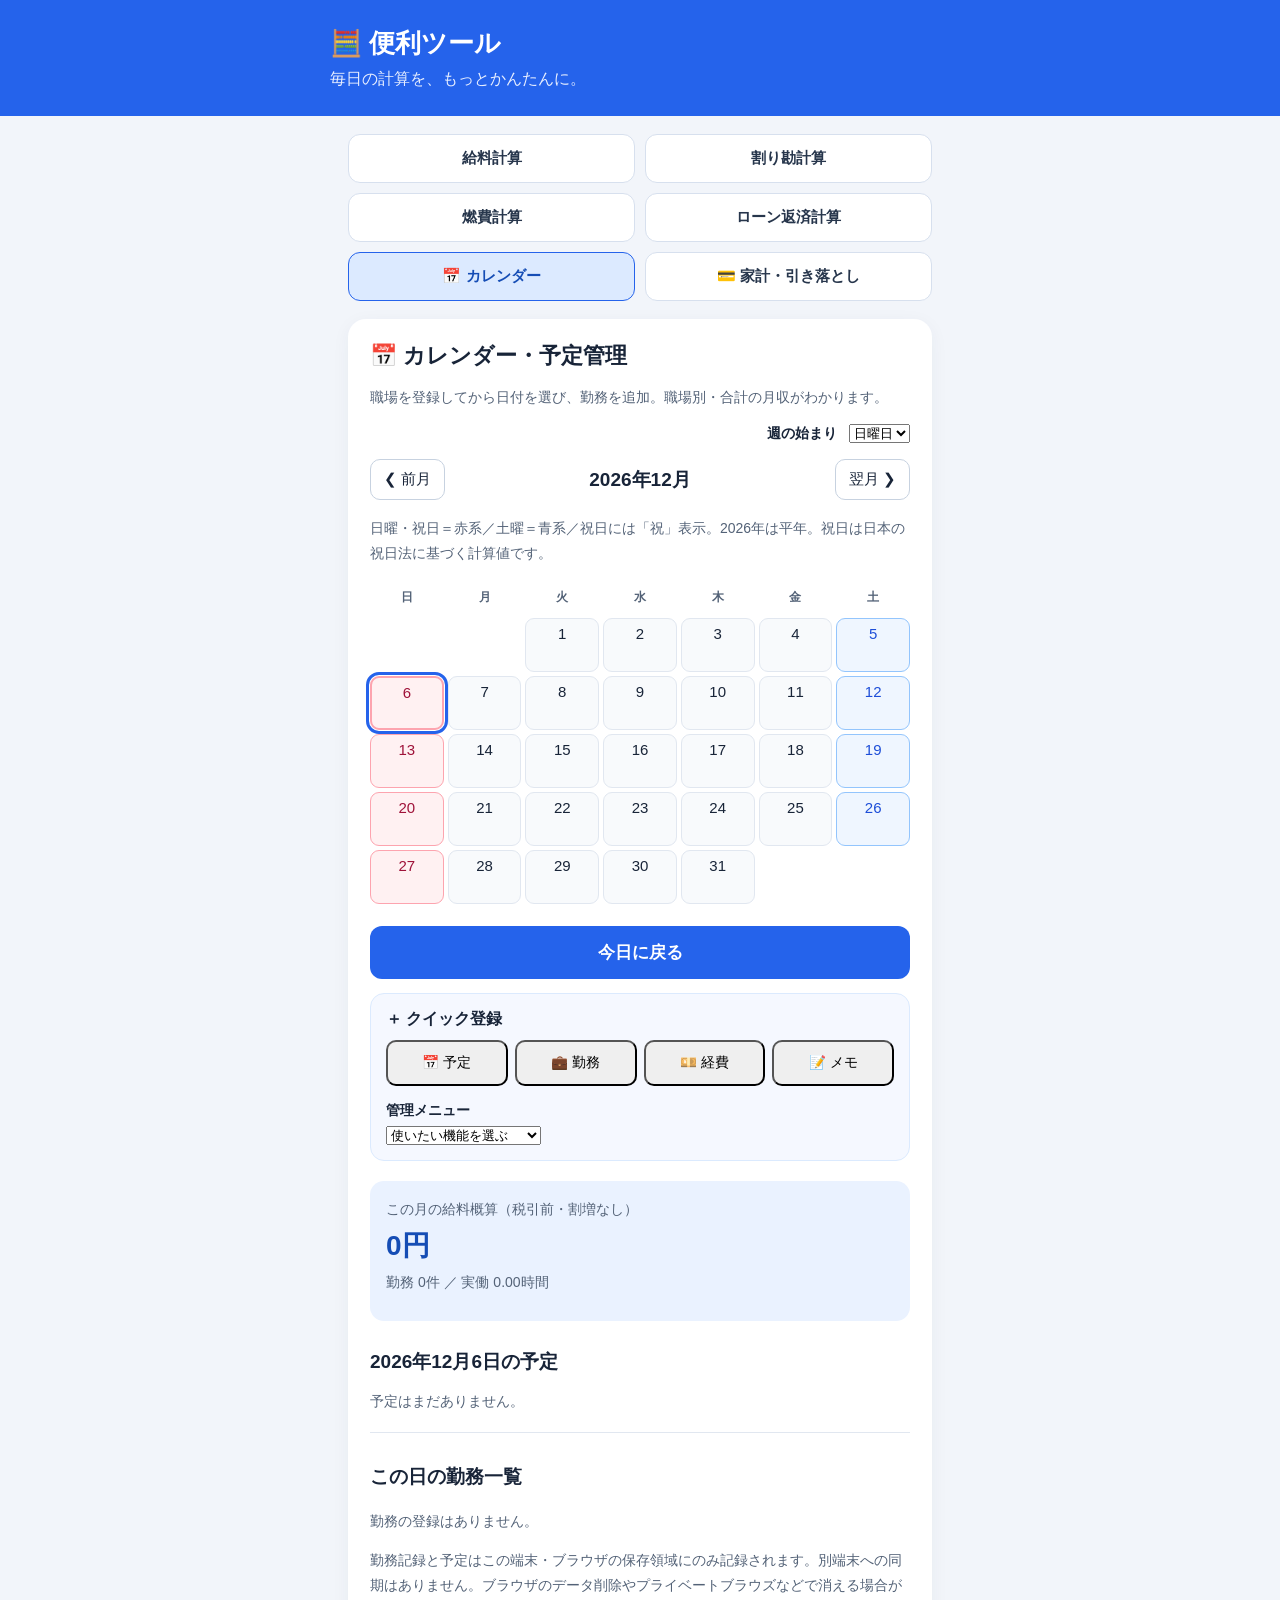
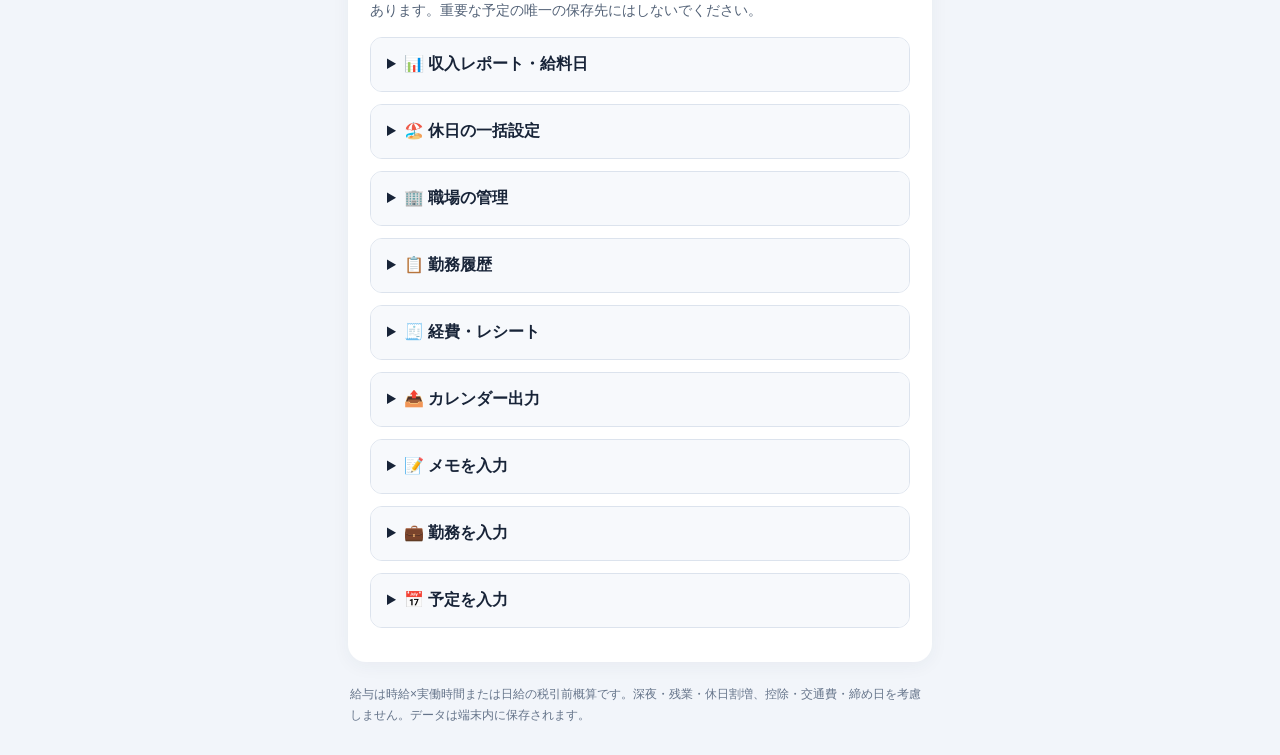
==== commit 3c933cad: "Add files via upload" ====
--- a/calendar.html
+++ b/calendar.html
@@ -1,34 +1,35 @@
-<!doctype html><html lang="ja"><head><meta charset="utf-8"><meta name="viewport" content="width=device-width,initial-scale=1"><meta name="theme-color" content="#2563eb"><title>ダブルワーク対応・勤務給料カレンダー | 便利ツール</title><meta name="description" content="複数の職場を登録して、職場別と全職場合計の給料を月ごとに自動集計。予定管理もできます。"><link rel="stylesheet" href="style.css"></head><body><header><div><h1>🧮 便利ツール</h1><p>毎日の計算を、もっとかんたんに。</p></div></header><main><nav aria-label="便利ツールを選択"><a href="salary.html">給料計算</a><a href="split.html">割り勘計算</a><a href="fuel.html">燃費計算</a><a href="loan.html">ローン返済計算</a><a href="calendar.html" aria-current="page">📅 カレンダー</a><a href="finance.html">💳 家計・引き落とし</a></nav><section><h2>📅 カレンダー・予定管理</h2><p class="hint">職場を登録してから日付を選び、勤務を追加。職場別・合計の月収がわかります。</p><div class="calendar-toolbar"><button id="prev" type="button" aria-label="前月">❮ 前月</button><strong id="month-title" aria-live="polite"></strong><button id="next" type="button" aria-label="翌月">翌月 ❯</button></div><div class="salary-summary"><div class="hint">この月の給料概算（税引前・割増なし）</div><div id="monthly-pay" class="salary-amount" aria-live="polite">0円</div><div id="monthly-stats" class="hint"></div><div id="workplace-breakdown"></div></div><div class="calendar-form" id="income-report"><h3>📊 年間・期間別の収入レポート</h3><p class="hint">登録した勤務日の給与を集計します。実際の給与支払日や締め日とは異なります。</p><div class="work-two"><div><label for="report-year">集計する年</label><select id="report-year"></select></div><div><label for="report-place">職場</label><select id="report-place"><option value="">全職場合計</option></select></div></div><div class="salary-summary"><div class="hint">年間給与合計（税引前・概算）</div><div class="salary-amount" id="annual-pay">0円</div><div class="hint" id="annual-stats"></div></div><h4>月別給与</h4><div id="annual-months"></div><h4>自由な期間で集計</h4><div class="work-two"><div><label for="report-from">開始日</label><input type="date" id="report-from"></div><div><label for="report-to">終了日</label><input type="date" id="report-to"></div></div><button class="calc" type="button" id="report-run">この期間を集計</button><p class="status" id="report-error" role="status"></p><div class="salary-summary"><div class="hint">指定期間の給与合計</div><div class="salary-amount" id="period-pay">0円</div><div class="hint" id="period-stats"></div><div id="period-places"></div><div id="period-expenses"></div></div><h4>🎯 収入目標</h4><div class="work-two"><div><label for="goal-month">月間目標（円）</label><input id="goal-month" type="number" min="0" step="1" placeholder="300000"></div><div><label for="goal-year">年間目標（円）</label><input id="goal-year" type="number" min="0" step="1" placeholder="3600000"></div></div><button type="button" id="save-goal" class="secondary-button">目標を保存</button><p id="goal-result" class="hint"></p>
+<!DOCTYPE html>
+
+<html lang="ja"><head><meta charset="utf-8"/><meta content="width=device-width,initial-scale=1" name="viewport"/><meta content="#2563eb" name="theme-color"/><title>ダブルワーク対応・勤務給料カレンダー | 便利ツール</title><meta content="複数の職場を登録して、職場別と全職場合計の給料を月ごとに自動集計。予定管理もできます。" name="description"/><link href="style.css" rel="stylesheet"/></head><body><header><div><h1>🧮 便利ツール</h1><p>毎日の計算を、もっとかんたんに。</p></div></header><main><nav aria-label="便利ツールを選択"><a href="salary.html">給料計算</a><a href="split.html">割り勘計算</a><a href="fuel.html">燃費計算</a><a href="loan.html">ローン返済計算</a><a aria-current="page" href="calendar.html">📅 カレンダー</a><a href="finance.html">💳 家計・引き落とし</a></nav><section><h2>📅 カレンダー・予定管理</h2><p class="hint">職場を登録してから日付を選び、勤務を追加。職場別・合計の月収がわかります。</p><div class="v16-cal-settings"><label for="week-start">週の始まり</label><select id="week-start"><option value="0">日曜日</option><option value="1">月曜日</option><option value="6">土曜日</option><option value="2">火曜日</option><option value="3">水曜日</option><option value="4">木曜日</option><option value="5">金曜日</option></select></div><div class="calendar-toolbar"><button aria-label="前月" id="prev" type="button">❮ 前月</button><strong aria-live="polite" id="month-title"></strong><button aria-label="翌月" id="next" type="button">翌月 ❯</button></div><p class="hint" id="holiday-legend">日曜＝赤系・土曜＝青系・日本の祝日＝赤系。「祝」表示。閏年の2月29日にも対応。</p><div aria-label="月間カレンダー" class="calendar-grid" id="calendar"></div><button class="calc" id="go-today" type="button">今日に戻る</button><div class="v16-quick"><strong>＋ クイック登録</strong><div class="v16-actions">
+<button data-jump="event-form" type="button">📅 予定</button><button data-jump="work-form" type="button">💼 勤務</button><button data-jump="expense-panel" type="button">💴 経費</button><button data-jump="memo-form" type="button">📝 メモ</button></div>
+<label for="v16-menu">管理メニュー</label><select id="v16-menu"><option value="">使いたい機能を選ぶ</option><option value="income-report">収入レポート・給料日</option><option value="holiday-panel">休日の一括設定</option><option value="workplace-panel">職場の管理</option><option value="expense-panel">経費・レシート</option><option value="export-panel">iPhoneカレンダー出力</option></select></div><div class="salary-summary"><div class="hint">この月の給料概算（税引前・割増なし）</div><div aria-live="polite" class="salary-amount" id="monthly-pay">0円</div><div class="hint" id="monthly-stats"></div><div id="workplace-breakdown"></div></div><h2 id="selected-title" style="margin-top:28px;font-size:19px"></h2><div aria-live="polite" id="events"></div>
+<dialog aria-labelledby="popup-title" id="day-popup"><div class="popup-head"><h3 id="popup-title"></h3><button aria-label="閉じる" id="close-popup" type="button">✕</button></div><div id="popup-content"></div><button class="calc" id="popup-edit" type="button">この日の詳細・編集へ</button></dialog>
+<div class="calendar-form" id="day-work-list"></div>
+<p class="hint">勤務記録と予定はこの端末・ブラウザの保存領域にのみ記録されます。別端末への同期はありません。ブラウザのデータ削除やプライベートブラウズなどで消える場合があります。重要な予定の唯一の保存先にはしないでください。</p><details class="v16-fold" id="income-report"><summary>📊 収入レポート・給料日</summary><div class="calendar-form" id="income-report"><h3>📊 年間・期間別の収入レポート</h3><p class="hint">登録した勤務日の給与を集計します。実際の給与支払日や締め日とは異なります。</p><div class="work-two"><div><label for="report-year">集計する年</label><select id="report-year"></select></div><div><label for="report-place">職場</label><select id="report-place"><option value="">全職場合計</option></select></div></div><div class="salary-summary"><div class="hint">年間給与合計（税引前・概算）</div><div class="salary-amount" id="annual-pay">0円</div><div class="hint" id="annual-stats"></div></div><h4>月別給与</h4><div id="annual-months"></div><h4>自由な期間で集計</h4><div class="work-two"><div><label for="report-from">開始日</label><input id="report-from" type="date"/></div><div><label for="report-to">終了日</label><input id="report-to" type="date"/></div></div><button class="calc" id="report-run" type="button">この期間を集計</button><p class="status" id="report-error" role="status"></p><div class="salary-summary"><div class="hint">指定期間の給与合計</div><div class="salary-amount" id="period-pay">0円</div><div class="hint" id="period-stats"></div><div id="period-places"></div><div id="period-expenses"></div></div><h4>🎯 収入目標</h4><div class="work-two"><div><label for="goal-month">月間目標（円）</label><input id="goal-month" min="0" placeholder="300000" step="1" type="number"/></div><div><label for="goal-year">年間目標（円）</label><input id="goal-year" min="0" placeholder="3600000" step="1" type="number"/></div></div><button class="secondary-button" id="save-goal" type="button">目標を保存</button><p class="hint" id="goal-result"></p>
 <h4>💳 職場別の給与締め日・支払日</h4><p class="hint">締め日と支払月を設定して、給与の入金予定額を表示します。実際の入金確認ではありません。</p>
 <label for="pay-workplace">職場</label><select id="pay-workplace"></select>
 <div class="work-two"><div><label for="closing-day">締め日</label><select id="closing-day"></select></div><div><label for="payment-day">支払日</label><select id="payment-day"></select></div></div>
 <label for="payment-offset">支払月</label><select id="payment-offset"><option value="0">当月</option><option value="1">翌月</option><option value="2">翌々月</option></select>
-<button type="button" id="save-pay" class="secondary-button">支払設定を保存</button><p id="pay-message" class="status" role="status"></p><h4>支払予定一覧（選択年に締める給与）</h4><div id="payment-schedule"></div><p class="hint">締め日が29〜31日の職場は月末設定を推奨。祝日・金融機関休業日による支払日の変更は未対応です。</p></div><div class="calendar-form"><h3>🏖️ 休日をまとめて設定</h3><p class="hint">「休日を選択」を押して、曜日に関係なく日付を複数タップ。まとめて休日にできます。休日は勤務記録を自動削除しません。</p><button type="button" id="holiday-mode" class="secondary-button">休日を選択</button><div id="holiday-actions" hidden><p id="holiday-count" class="hint">0日選択</p><button type="button" id="holiday-apply" class="calc">選択した日を休みにする</button><button type="button" id="holiday-remove" class="secondary-button">選択した日の休みを解除</button><button type="button" id="holiday-cancel" class="secondary-button">選択をやめる</button></div><p id="holiday-status" role="status" class="status"></p></div><p class="hint" id="holiday-legend">日曜＝赤系・土曜＝青系・日本の祝日＝赤系。「祝」表示。閏年の2月29日にも対応。</p><div class="calendar-grid" id="calendar" aria-label="月間カレンダー"></div><button type="button" id="go-today" class="calc">今日に戻る</button><h2 id="selected-title" style="margin-top:28px;font-size:19px"></h2><div id="events" aria-live="polite"></div>
-<form id="memo-form" class="calendar-form"><h3>📝 この日のメモ</h3><label for="day-memo">自由メモ（予定とは別に保存）</label><textarea id="day-memo" maxlength="3000" placeholder="買い物リスト、日記、仕事の引き継ぎなど"></textarea><button class="calc" type="submit">メモを保存</button><button id="delete-memo" class="secondary-button" type="button" hidden>メモを削除</button><p id="memo-status" class="status" role="status"></p></form>
-<dialog id="day-popup" aria-labelledby="popup-title"><div class="popup-head"><h3 id="popup-title"></h3><button type="button" id="close-popup" aria-label="閉じる">✕</button></div><div id="popup-content"></div><button type="button" class="calc" id="popup-edit">この日の詳細・編集へ</button></dialog>
-<div class="calendar-form"><h3>🏢 職場の管理</h3><p class="hint">職場名と通常時給を登録。複数登録できます。</p><form id="workplace-form"><label for="place-name">職場名</label><input id="place-name" maxlength="50" placeholder="例：本業の会社" required><label for="place-pay-type">給与体系</label><select id="place-pay-type"><option value="hourly">時給制</option><option value="daily">日給制</option></select><label for="place-wage">通常の時給・日給（円）</label><input id="place-wage" type="number" min="0" max="1000000" step="1" value="1200" required><button class="calc" type="submit">職場を追加</button></form><div id="place-list"></div><p id="place-status" class="status" role="status"></p></div>
-<div class="calendar-form"><h3>📋 勤務履歴から複製</h3><p class="hint">以前登録した勤務を選んで、この日の選択中の職場にコピーできます。</p><select id="work-history"></select><button type="button" id="copy-work" class="secondary-button">履歴を入力欄にコピー</button></div><div id="day-work-list" class="calendar-form"></div>
-<form class="calendar-form" id="work-form">
+<button class="secondary-button" id="save-pay" type="button">支払設定を保存</button><p class="status" id="pay-message" role="status"></p><h4>支払予定一覧（選択年に締める給与）</h4><div id="payment-schedule"></div><p class="hint">締め日が29〜31日の職場は月末設定を推奨。祝日・金融機関休業日による支払日の変更は未対応です。</p></div></details><details class="v16-fold" id="holiday-panel"><summary>🏖️ 休日の一括設定</summary><div class="calendar-form"><h3>🏖️ 休日をまとめて設定</h3><p class="hint">「休日を選択」を押して、曜日に関係なく日付を複数タップ。まとめて休日にできます。休日は勤務記録を自動削除しません。</p><button class="secondary-button" id="holiday-mode" type="button">休日を選択</button><div hidden="" id="holiday-actions"><p class="hint" id="holiday-count">0日選択</p><button class="calc" id="holiday-apply" type="button">選択した日を休みにする</button><button class="secondary-button" id="holiday-remove" type="button">選択した日の休みを解除</button><button class="secondary-button" id="holiday-cancel" type="button">選択をやめる</button></div><p class="status" id="holiday-status" role="status"></p></div></details><details class="v16-fold" id="workplace-panel"><summary>🏢 職場の管理</summary><div class="calendar-form"><h3>🏢 職場の管理</h3><p class="hint">職場名と通常時給を登録。複数登録できます。</p><form id="workplace-form"><label for="place-name">職場名</label><input id="place-name" maxlength="50" placeholder="例：本業の会社" required=""/><label for="place-pay-type">給与体系</label><select id="place-pay-type"><option value="hourly">時給制</option><option value="daily">日給制</option></select><label for="place-wage">通常の時給・日給（円）</label><input id="place-wage" max="1000000" min="0" required="" step="1" type="number" value="1200"/><button class="calc" type="submit">職場を追加</button></form><div id="place-list"></div><p class="status" id="place-status" role="status"></p></div></details><details class="v16-fold" id="history-panel"><summary>📋 勤務履歴</summary><div class="calendar-form"><h3>📋 勤務履歴から複製</h3><p class="hint">以前登録した勤務を選んで、この日の選択中の職場にコピーできます。</p><select id="work-history"></select><button class="secondary-button" id="copy-work" type="button">履歴を入力欄にコピー</button></div></details><details class="v16-fold" id="expense-panel"><summary>🧾 経費・レシート</summary><div class="calendar-form" id="expense-panel"><h3>🧾 経費・レシート管理</h3>
+<p class="hint">レシート写真から文字を読み取り、金額候補を入力します。必ず原本と照合してから保存してください。読み取りには通信が必要です。</p>
+<label for="receipt-image">レシート・領収書の写真</label><input accept="image/*" capture="environment" id="receipt-image" type="file"/>
+<button class="secondary-button" id="scan-receipt" type="button">写真から金額を読み取る（OCR）</button><p class="status" id="scan-status" role="status"></p>
+<form id="expense-form"><label for="expense-date">日付</label><input id="expense-date" required="" type="date"/>
+<label for="expense-place">経費の対象職場</label><select id="expense-place"><option value="">共通・個人</option></select>
+<label for="expense-merchant">店名・用途</label><input id="expense-merchant" maxlength="100" placeholder="例：工具・ガソリン代" required=""/>
+<label for="expense-amount">金額（円）</label><input id="expense-amount" min="1" required="" step="1" type="number"/>
+<button class="calc" type="submit">経費を保存</button></form>
+<div class="salary-summary"><div class="hint">表示月の経費合計</div><div class="salary-amount" id="expense-total">0円</div><div class="hint" id="expense-net"></div><div id="expense-breakdown"></div></div>
+<div id="expense-list"></div><button class="secondary-button" id="export-expenses" type="button">経費一覧をCSVで保存</button>
+<p class="status" id="expense-status" role="status"></p></div></details><details class="v16-fold" id="export-panel"><summary>📤 カレンダー出力</summary><div class="calendar-form"><h3>🔔 iPhone標準カレンダーに追加</h3><p class="hint">予定や休日を .ics ファイルに出力できます。iPhoneの「ファイル」からカレンダーに取り込んでください。自動同期ではありません。通知は取り込み先のカレンダー設定に従います。</p><button class="secondary-button" id="export-day" type="button">選択日の予定を出力</button><button class="secondary-button" id="export-month" type="button">表示月の予定・休日をまとめて出力</button><p class="status" id="export-status" role="status"></p></div></details><details class="v16-fold" id="fold-memo-form"><summary>📝 メモを入力</summary><form class="calendar-form" id="memo-form"><h3>📝 この日のメモ</h3><label for="day-memo">自由メモ（予定とは別に保存）</label><textarea id="day-memo" maxlength="3000" placeholder="買い物リスト、日記、仕事の引き継ぎなど"></textarea><button class="calc" type="submit">メモを保存</button><button class="secondary-button" hidden="" id="delete-memo" type="button">メモを削除</button><p class="status" id="memo-status" role="status"></p></form></details><details class="v16-fold" id="fold-work-form"><summary>💼 勤務を入力</summary><form class="calendar-form" id="work-form">
 <h3>💴 この日の勤務を登録</h3>
 <p class="hint">同じ日に別の職場の勤務も登録できます。選択した職場の勤務を保存し直すと上書きされます。</p>
-<label for="work-place">職場</label><select id="work-place" required></select><label for="work-pay-type">この日の給与体系</label><select id="work-pay-type"><option value="hourly">時給制</option><option value="daily">日給制</option></select><label for="work-wage" id="work-wage-label">この日の時給（円）</label><input id="work-wage" type="number" min="0" max="1000000" step="1" value="1200" required>
-<div class="work-two"><div><label for="work-start">出勤時間</label><input id="work-start" type="time" value="09:00" required></div><div><label for="work-end">退勤時間</label><input id="work-end" type="time" value="18:00" required></div></div>
-<label for="work-break">休憩（分）</label><input id="work-break" type="number" min="0" max="1440" step="1" value="60" required>
-<label class="work-check"><input id="work-overnight" type="checkbox"> 翌日退勤（夜勤など）</label>
-<div id="daily-pay" class="hint" aria-live="polite"></div>
+<label for="work-place">職場</label><select id="work-place" required=""></select><label for="work-pay-type">この日の給与体系</label><select id="work-pay-type"><option value="hourly">時給制</option><option value="daily">日給制</option></select><label for="work-wage" id="work-wage-label">この日の時給（円）</label><input id="work-wage" max="1000000" min="0" required="" step="1" type="number" value="1200"/>
+<div class="work-two"><div><label for="work-start">出勤時間</label><input id="work-start" required="" type="time" value="09:00"/></div><div><label for="work-end">退勤時間</label><input id="work-end" required="" type="time" value="18:00"/></div></div>
+<label for="work-break">休憩（分）</label><input id="work-break" max="1440" min="0" required="" step="1" type="number" value="60"/>
+<label class="work-check"><input id="work-overnight" type="checkbox"/> 翌日退勤（夜勤など）</label>
+<div aria-live="polite" class="hint" id="daily-pay"></div>
 <button class="calc" type="submit">この日の勤務を保存</button>
-<button id="delete-work" type="button" class="secondary-button" hidden>選択中の職場の勤務を削除</button>
+<button class="secondary-button" hidden="" id="delete-work" type="button">選択中の職場の勤務を削除</button>
 <p class="status" id="work-status" role="status"></p>
-</form><div class="calendar-form" id="expense-panel"><h3>🧾 経費・レシート管理</h3>
-<p class="hint">レシート写真から文字を読み取り、金額候補を入力します。必ず原本と照合してから保存してください。読み取りには通信が必要です。</p>
-<label for="receipt-image">レシート・領収書の写真</label><input id="receipt-image" type="file" accept="image/*" capture="environment">
-<button type="button" id="scan-receipt" class="secondary-button">写真から金額を読み取る（OCR）</button><p id="scan-status" class="status" role="status"></p>
-<form id="expense-form"><label for="expense-date">日付</label><input type="date" id="expense-date" required>
-<label for="expense-place">経費の対象職場</label><select id="expense-place"><option value="">共通・個人</option></select>
-<label for="expense-merchant">店名・用途</label><input id="expense-merchant" maxlength="100" placeholder="例：工具・ガソリン代" required>
-<label for="expense-amount">金額（円）</label><input id="expense-amount" type="number" min="1" step="1" required>
-<button type="submit" class="calc">経費を保存</button></form>
-<div class="salary-summary"><div class="hint">表示月の経費合計</div><div id="expense-total" class="salary-amount">0円</div><div id="expense-net" class="hint"></div><div id="expense-breakdown"></div></div>
-<div id="expense-list"></div><button type="button" id="export-expenses" class="secondary-button">経費一覧をCSVで保存</button>
-<p id="expense-status" role="status" class="status"></p></div>
-<div class="calendar-form"><h3>🔔 iPhone標準カレンダーに追加</h3><p class="hint">予定や休日を .ics ファイルに出力できます。iPhoneの「ファイル」からカレンダーに取り込んでください。自動同期ではありません。通知は取り込み先のカレンダー設定に従います。</p><button type="button" id="export-day" class="secondary-button">選択日の予定を出力</button><button type="button" id="export-month" class="secondary-button">表示月の予定・休日をまとめて出力</button><p id="export-status" class="status" role="status"></p></div><form class="calendar-form" id="event-form"><label for="event-text">予定の内容</label><textarea id="event-text" maxlength="200" required placeholder="例：歯医者の予約"></textarea><label for="event-history">過去の予定を再利用</label><select id="event-history"><option value="">履歴を選択</option></select><button type="button" id="copy-event" class="secondary-button">履歴を入力欄にコピー</button><div class="work-two"><div><label for="event-time">開始時刻（任意）</label><input id="event-time" type="time"></div><div><label for="event-duration">所要時間（分）</label><input id="event-duration" type="number" min="1" max="1440" value="60"></div></div><p class="hint">開始時刻が空欄の場合は終日の予定として出力します。時間指定の予定は標準カレンダーに取り込むと通知を設定できます。</p><button class="calc" id="save-event" type="submit">予定を保存</button><button id="cancel-edit" type="button" hidden style="margin-top:10px">編集をキャンセル</button><p class="status" id="status" role="status"></p></form><p class="hint">勤務記録と予定はこの端末・ブラウザの保存領域にのみ記録されます。別端末への同期はありません。ブラウザのデータ削除やプライベートブラウズなどで消える場合があります。重要な予定の唯一の保存先にはしないでください。</p></section></main><footer>給与は時給×実働時間または日給の税引前概算です。深夜・残業・休日割増、控除・交通費・締め日を考慮しません。データは端末内に保存されます。</footer><script src="calendar.js" defer></script><script src="work-calendar.js" defer></script><script src="calendar-extras.js" defer></script><script src="expenses.js" defer></script><script src="day-memos.js" defer></script><script src="income-report.js" defer></script><script src="goals-paydays.js" defer></script><script src="finance-calendar.js" defer></script><script src="cashflow-calendar.js" defer></script><script src="japan-holidays.js" defer></script><script src="insurance-calendar.js" defer></script></body></html>+</form></details><details class="v16-fold" id="fold-event-form"><summary>📅 予定を入力</summary><form class="calendar-form" id="event-form"><label for="event-text">予定の内容</label><textarea id="event-text" maxlength="200" placeholder="例：歯医者の予約" required=""></textarea><label for="event-history">過去の予定を再利用</label><select id="event-history"><option value="">履歴を選択</option></select><button class="secondary-button" id="copy-event" type="button">履歴を入力欄にコピー</button><div class="work-two"><div><label for="event-time">開始時刻（任意）</label><input id="event-time" type="time"/></div><div><label for="event-duration">所要時間（分）</label><input id="event-duration" max="1440" min="1" type="number" value="60"/></div></div><p class="hint">開始時刻が空欄の場合は終日の予定として出力します。時間指定の予定は標準カレンダーに取り込むと通知を設定できます。</p><button class="calc" id="save-event" type="submit">予定を保存</button><button hidden="" id="cancel-edit" style="margin-top:10px" type="button">編集をキャンセル</button><p class="status" id="status" role="status"></p></form></details></section></main><footer>給与は時給×実働時間または日給の税引前概算です。深夜・残業・休日割増、控除・交通費・締め日を考慮しません。データは端末内に保存されます。</footer><script defer="" src="calendar.js"></script><script defer="" src="work-calendar.js"></script><script defer="" src="calendar-extras.js"></script><script defer="" src="expenses.js"></script><script defer="" src="day-memos.js"></script><script defer="" src="income-report.js"></script><script defer="" src="goals-paydays.js"></script><script defer="" src="finance-calendar.js"></script><script defer="" src="cashflow-calendar.js"></script><script defer="" src="japan-holidays.js"></script><script defer="" src="insurance-calendar.js"></script><script defer="" src="v16-calendar-ui.js"></script></body></html>
--- a/style.css
+++ b/style.css
@@ -62,3 +62,18 @@
 #insurance-year-dialog::backdrop{background:#0008}
 
 #insurance-reserve-list .manager-item{margin:12px 0;padding:14px;border:1px solid #dce3ed;border-radius:12px}
+/* v16 calendar usability */
+.v16-cal-settings{display:flex;gap:12px;align-items:center;justify-content:flex-end;margin:12px 0}
+.v16-cal-settings label{margin:0;white-space:nowrap;font-size:.9rem}
+.v16-cal-settings select{width:auto;max-width:160px;margin:0}
+.v16-quick{background:#f5f8ff;border:1px solid #dbeafe;border-radius:14px;padding:15px;margin:14px 0 20px}
+.v16-quick strong{display:block;margin-bottom:10px}
+.v16-actions{display:grid;grid-template-columns:repeat(4,minmax(0,1fr));gap:7px;margin-bottom:16px}
+.v16-actions button{margin:0;padding:12px 3px;font-size:.86rem;border-radius:10px}
+.v16-quick label{display:block;margin-bottom:6px}
+.v16-quick select{margin:0}
+.v16-fold{border:1px solid #dce3ed;border-radius:12px;margin:12px 0;overflow:hidden}
+.v16-fold>summary{padding:16px;font-weight:700;cursor:pointer;background:#f7f9fc;list-style-position:inside}
+.v16-fold>.calendar-form,.v16-fold>form{margin:8px 12px 14px}
+.v16-fold:target{scroll-margin-top:12px}
+@media(max-width:420px){.v16-actions button{font-size:.78rem;padding:11px 2px}}
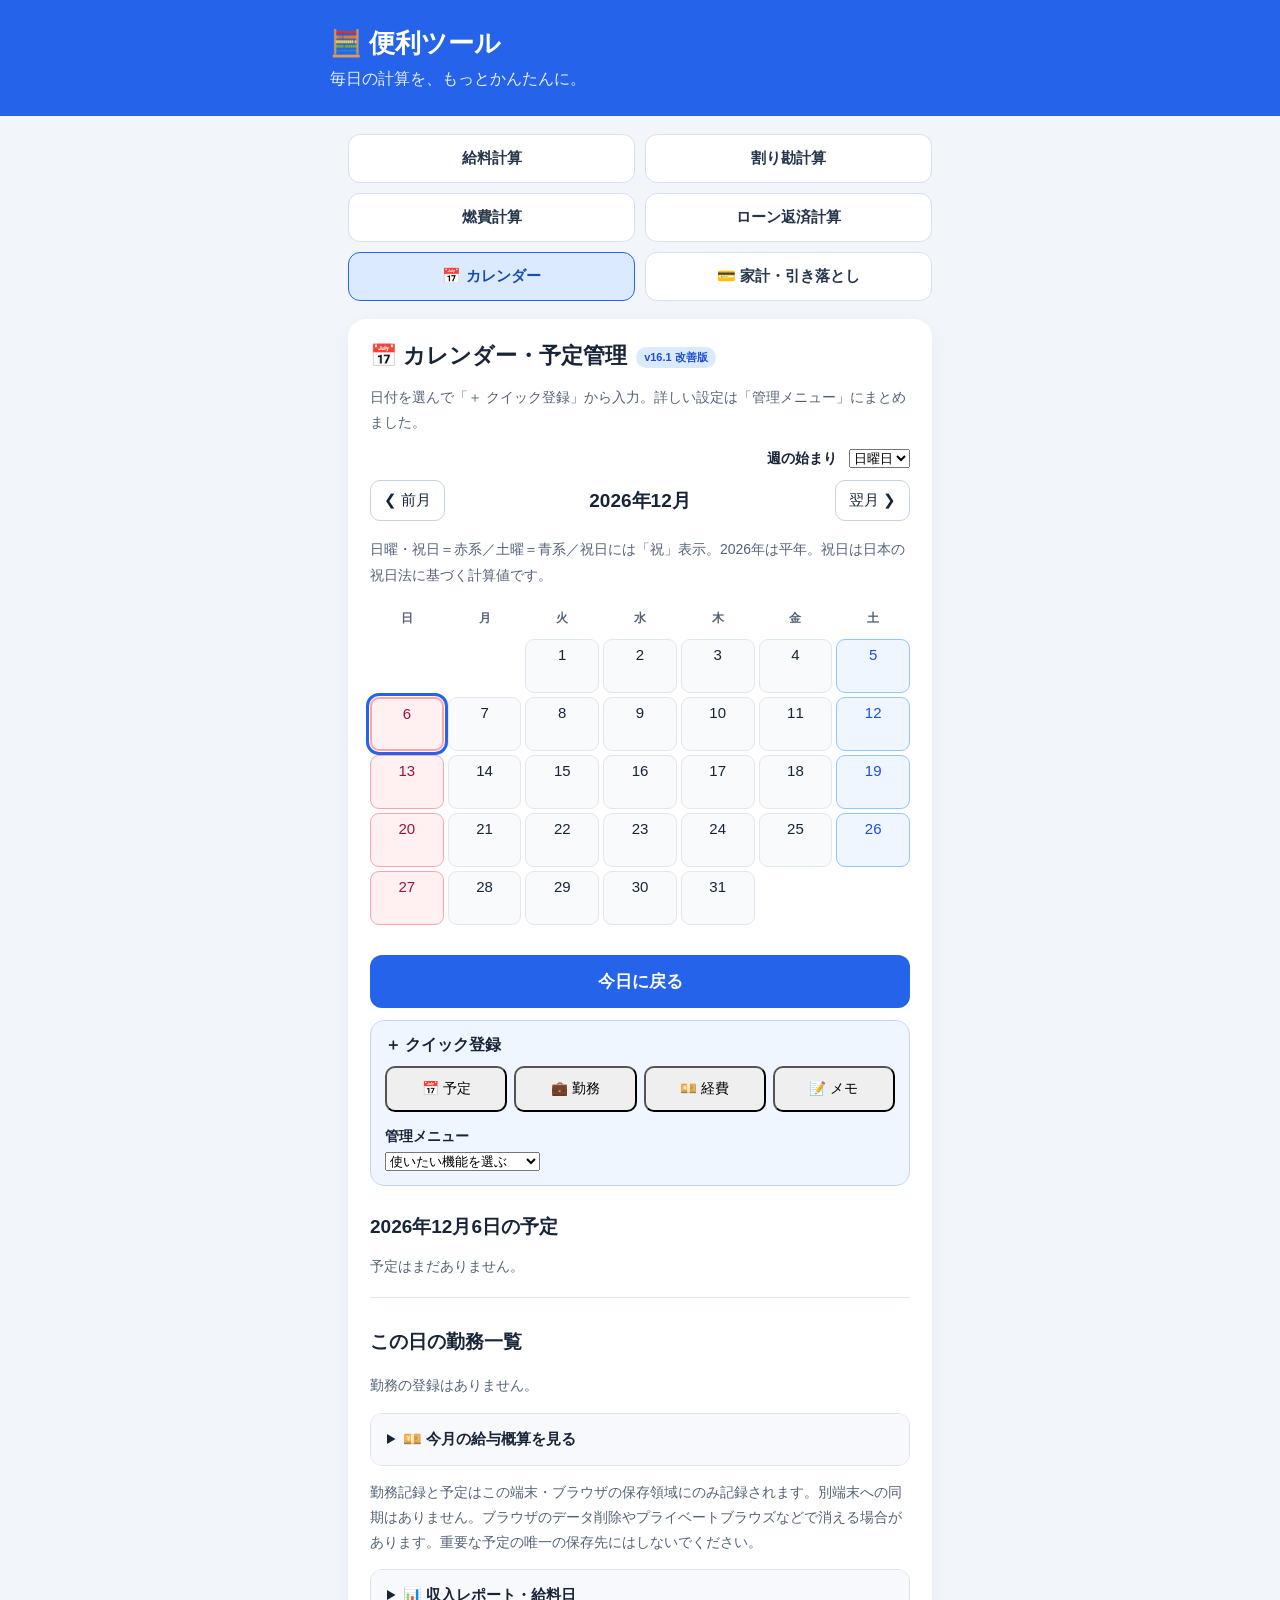
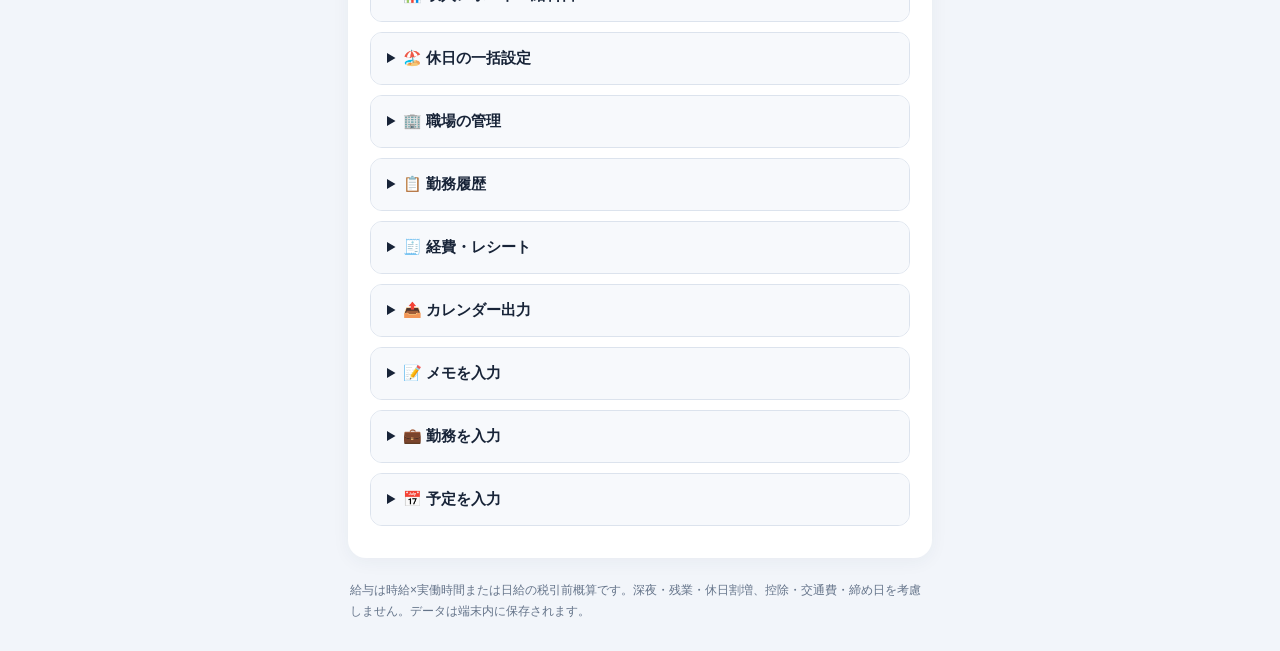
==== commit 9dd8739b: "Add files via upload" ====
--- a/calendar.html
+++ b/calendar.html
@@ -1,16 +1,16 @@
 <!DOCTYPE html>
 
-<html lang="ja"><head><meta charset="utf-8"/><meta content="width=device-width,initial-scale=1" name="viewport"/><meta content="#2563eb" name="theme-color"/><title>ダブルワーク対応・勤務給料カレンダー | 便利ツール</title><meta content="複数の職場を登録して、職場別と全職場合計の給料を月ごとに自動集計。予定管理もできます。" name="description"/><link href="style.css" rel="stylesheet"/></head><body><header><div><h1>🧮 便利ツール</h1><p>毎日の計算を、もっとかんたんに。</p></div></header><main><nav aria-label="便利ツールを選択"><a href="salary.html">給料計算</a><a href="split.html">割り勘計算</a><a href="fuel.html">燃費計算</a><a href="loan.html">ローン返済計算</a><a aria-current="page" href="calendar.html">📅 カレンダー</a><a href="finance.html">💳 家計・引き落とし</a></nav><section><h2>📅 カレンダー・予定管理</h2><p class="hint">職場を登録してから日付を選び、勤務を追加。職場別・合計の月収がわかります。</p><div class="v16-cal-settings"><label for="week-start">週の始まり</label><select id="week-start"><option value="0">日曜日</option><option value="1">月曜日</option><option value="6">土曜日</option><option value="2">火曜日</option><option value="3">水曜日</option><option value="4">木曜日</option><option value="5">金曜日</option></select></div><div class="calendar-toolbar"><button aria-label="前月" id="prev" type="button">❮ 前月</button><strong aria-live="polite" id="month-title"></strong><button aria-label="翌月" id="next" type="button">翌月 ❯</button></div><p class="hint" id="holiday-legend">日曜＝赤系・土曜＝青系・日本の祝日＝赤系。「祝」表示。閏年の2月29日にも対応。</p><div aria-label="月間カレンダー" class="calendar-grid" id="calendar"></div><button class="calc" id="go-today" type="button">今日に戻る</button><div class="v16-quick"><strong>＋ クイック登録</strong><div class="v16-actions">
+<html lang="ja"><head><meta charset="utf-8"/><meta content="width=device-width,initial-scale=1" name="viewport"/><meta content="#2563eb" name="theme-color"/><title>ダブルワーク対応・勤務給料カレンダー | 便利ツール</title><meta content="複数の職場を登録して、職場別と全職場合計の給料を月ごとに自動集計。予定管理もできます。" name="description"/><link href="style.css?v=161" rel="stylesheet"/></head><body><header><div><h1>🧮 便利ツール</h1><p>毎日の計算を、もっとかんたんに。</p></div></header><main><nav aria-label="便利ツールを選択"><a href="salary.html">給料計算</a><a href="split.html">割り勘計算</a><a href="fuel.html">燃費計算</a><a href="loan.html">ローン返済計算</a><a aria-current="page" href="calendar.html">📅 カレンダー</a><a href="finance.html">💳 家計・引き落とし</a></nav><section><h2>📅 カレンダー・予定管理<span class="v16-version">v16.1 改善版</span></h2><p class="hint">日付を選んで「＋ クイック登録」から入力。詳しい設定は「管理メニュー」にまとめました。</p><div class="v16-cal-settings"><label for="week-start">週の始まり</label><select id="week-start"><option value="0">日曜日</option><option value="1">月曜日</option><option value="6">土曜日</option><option value="2">火曜日</option><option value="3">水曜日</option><option value="4">木曜日</option><option value="5">金曜日</option></select></div><div class="calendar-toolbar"><button aria-label="前月" id="prev" type="button">❮ 前月</button><strong aria-live="polite" id="month-title"></strong><button aria-label="翌月" id="next" type="button">翌月 ❯</button></div><p class="hint" id="holiday-legend">日曜＝赤系・土曜＝青系・日本の祝日＝赤系。「祝」表示。閏年の2月29日にも対応。</p><div aria-label="月間カレンダー" class="calendar-grid" id="calendar"></div><button class="calc" id="go-today" type="button">今日に戻る</button><div class="v16-quick"><strong>＋ クイック登録</strong><div class="v16-actions">
 <button data-jump="event-form" type="button">📅 予定</button><button data-jump="work-form" type="button">💼 勤務</button><button data-jump="expense-panel" type="button">💴 経費</button><button data-jump="memo-form" type="button">📝 メモ</button></div>
-<label for="v16-menu">管理メニュー</label><select id="v16-menu"><option value="">使いたい機能を選ぶ</option><option value="income-report">収入レポート・給料日</option><option value="holiday-panel">休日の一括設定</option><option value="workplace-panel">職場の管理</option><option value="expense-panel">経費・レシート</option><option value="export-panel">iPhoneカレンダー出力</option></select></div><div class="salary-summary"><div class="hint">この月の給料概算（税引前・割増なし）</div><div aria-live="polite" class="salary-amount" id="monthly-pay">0円</div><div class="hint" id="monthly-stats"></div><div id="workplace-breakdown"></div></div><h2 id="selected-title" style="margin-top:28px;font-size:19px"></h2><div aria-live="polite" id="events"></div>
+<label for="v16-menu">管理メニュー</label><select id="v16-menu"><option value="">使いたい機能を選ぶ</option><option value="income-report">収入レポート・給料日</option><option value="holiday-panel">休日の一括設定</option><option value="workplace-panel">職場の管理</option><option value="expense-panel">経費・レシート</option><option value="export-panel">iPhoneカレンダー出力</option></select></div><h2 id="selected-title" style="margin-top:28px;font-size:19px"></h2><div aria-live="polite" id="events"></div><div class="calendar-form" id="day-work-list"></div><details class="v16-fold" id="monthly-income-summary"><summary>💴 今月の給与概算を見る</summary><div class="salary-summary"><div class="hint">この月の給料概算（税引前・割増なし）</div><div aria-live="polite" class="salary-amount" id="monthly-pay">0円</div><div class="hint" id="monthly-stats"></div><div id="workplace-breakdown"></div></div></details>
 <dialog aria-labelledby="popup-title" id="day-popup"><div class="popup-head"><h3 id="popup-title"></h3><button aria-label="閉じる" id="close-popup" type="button">✕</button></div><div id="popup-content"></div><button class="calc" id="popup-edit" type="button">この日の詳細・編集へ</button></dialog>
-<div class="calendar-form" id="day-work-list"></div>
-<p class="hint">勤務記録と予定はこの端末・ブラウザの保存領域にのみ記録されます。別端末への同期はありません。ブラウザのデータ削除やプライベートブラウズなどで消える場合があります。重要な予定の唯一の保存先にはしないでください。</p><details class="v16-fold" id="income-report"><summary>📊 収入レポート・給料日</summary><div class="calendar-form" id="income-report"><h3>📊 年間・期間別の収入レポート</h3><p class="hint">登録した勤務日の給与を集計します。実際の給与支払日や締め日とは異なります。</p><div class="work-two"><div><label for="report-year">集計する年</label><select id="report-year"></select></div><div><label for="report-place">職場</label><select id="report-place"><option value="">全職場合計</option></select></div></div><div class="salary-summary"><div class="hint">年間給与合計（税引前・概算）</div><div class="salary-amount" id="annual-pay">0円</div><div class="hint" id="annual-stats"></div></div><h4>月別給与</h4><div id="annual-months"></div><h4>自由な期間で集計</h4><div class="work-two"><div><label for="report-from">開始日</label><input id="report-from" type="date"/></div><div><label for="report-to">終了日</label><input id="report-to" type="date"/></div></div><button class="calc" id="report-run" type="button">この期間を集計</button><p class="status" id="report-error" role="status"></p><div class="salary-summary"><div class="hint">指定期間の給与合計</div><div class="salary-amount" id="period-pay">0円</div><div class="hint" id="period-stats"></div><div id="period-places"></div><div id="period-expenses"></div></div><h4>🎯 収入目標</h4><div class="work-two"><div><label for="goal-month">月間目標（円）</label><input id="goal-month" min="0" placeholder="300000" step="1" type="number"/></div><div><label for="goal-year">年間目標（円）</label><input id="goal-year" min="0" placeholder="3600000" step="1" type="number"/></div></div><button class="secondary-button" id="save-goal" type="button">目標を保存</button><p class="hint" id="goal-result"></p>
+
+<p class="hint">勤務記録と予定はこの端末・ブラウザの保存領域にのみ記録されます。別端末への同期はありません。ブラウザのデータ削除やプライベートブラウズなどで消える場合があります。重要な予定の唯一の保存先にはしないでください。</p><details class="v16-fold" id="fold-income-report"><summary>📊 収入レポート・給料日</summary><div class="calendar-form" id="income-report"><h3>📊 年間・期間別の収入レポート</h3><p class="hint">登録した勤務日の給与を集計します。実際の給与支払日や締め日とは異なります。</p><div class="work-two"><div><label for="report-year">集計する年</label><select id="report-year"></select></div><div><label for="report-place">職場</label><select id="report-place"><option value="">全職場合計</option></select></div></div><div class="salary-summary"><div class="hint">年間給与合計（税引前・概算）</div><div class="salary-amount" id="annual-pay">0円</div><div class="hint" id="annual-stats"></div></div><h4>月別給与</h4><div id="annual-months"></div><h4>自由な期間で集計</h4><div class="work-two"><div><label for="report-from">開始日</label><input id="report-from" type="date"/></div><div><label for="report-to">終了日</label><input id="report-to" type="date"/></div></div><button class="calc" id="report-run" type="button">この期間を集計</button><p class="status" id="report-error" role="status"></p><div class="salary-summary"><div class="hint">指定期間の給与合計</div><div class="salary-amount" id="period-pay">0円</div><div class="hint" id="period-stats"></div><div id="period-places"></div><div id="period-expenses"></div></div><h4>🎯 収入目標</h4><div class="work-two"><div><label for="goal-month">月間目標（円）</label><input id="goal-month" min="0" placeholder="300000" step="1" type="number"/></div><div><label for="goal-year">年間目標（円）</label><input id="goal-year" min="0" placeholder="3600000" step="1" type="number"/></div></div><button class="secondary-button" id="save-goal" type="button">目標を保存</button><p class="hint" id="goal-result"></p>
 <h4>💳 職場別の給与締め日・支払日</h4><p class="hint">締め日と支払月を設定して、給与の入金予定額を表示します。実際の入金確認ではありません。</p>
 <label for="pay-workplace">職場</label><select id="pay-workplace"></select>
 <div class="work-two"><div><label for="closing-day">締め日</label><select id="closing-day"></select></div><div><label for="payment-day">支払日</label><select id="payment-day"></select></div></div>
 <label for="payment-offset">支払月</label><select id="payment-offset"><option value="0">当月</option><option value="1">翌月</option><option value="2">翌々月</option></select>
-<button class="secondary-button" id="save-pay" type="button">支払設定を保存</button><p class="status" id="pay-message" role="status"></p><h4>支払予定一覧（選択年に締める給与）</h4><div id="payment-schedule"></div><p class="hint">締め日が29〜31日の職場は月末設定を推奨。祝日・金融機関休業日による支払日の変更は未対応です。</p></div></details><details class="v16-fold" id="holiday-panel"><summary>🏖️ 休日の一括設定</summary><div class="calendar-form"><h3>🏖️ 休日をまとめて設定</h3><p class="hint">「休日を選択」を押して、曜日に関係なく日付を複数タップ。まとめて休日にできます。休日は勤務記録を自動削除しません。</p><button class="secondary-button" id="holiday-mode" type="button">休日を選択</button><div hidden="" id="holiday-actions"><p class="hint" id="holiday-count">0日選択</p><button class="calc" id="holiday-apply" type="button">選択した日を休みにする</button><button class="secondary-button" id="holiday-remove" type="button">選択した日の休みを解除</button><button class="secondary-button" id="holiday-cancel" type="button">選択をやめる</button></div><p class="status" id="holiday-status" role="status"></p></div></details><details class="v16-fold" id="workplace-panel"><summary>🏢 職場の管理</summary><div class="calendar-form"><h3>🏢 職場の管理</h3><p class="hint">職場名と通常時給を登録。複数登録できます。</p><form id="workplace-form"><label for="place-name">職場名</label><input id="place-name" maxlength="50" placeholder="例：本業の会社" required=""/><label for="place-pay-type">給与体系</label><select id="place-pay-type"><option value="hourly">時給制</option><option value="daily">日給制</option></select><label for="place-wage">通常の時給・日給（円）</label><input id="place-wage" max="1000000" min="0" required="" step="1" type="number" value="1200"/><button class="calc" type="submit">職場を追加</button></form><div id="place-list"></div><p class="status" id="place-status" role="status"></p></div></details><details class="v16-fold" id="history-panel"><summary>📋 勤務履歴</summary><div class="calendar-form"><h3>📋 勤務履歴から複製</h3><p class="hint">以前登録した勤務を選んで、この日の選択中の職場にコピーできます。</p><select id="work-history"></select><button class="secondary-button" id="copy-work" type="button">履歴を入力欄にコピー</button></div></details><details class="v16-fold" id="expense-panel"><summary>🧾 経費・レシート</summary><div class="calendar-form" id="expense-panel"><h3>🧾 経費・レシート管理</h3>
+<button class="secondary-button" id="save-pay" type="button">支払設定を保存</button><p class="status" id="pay-message" role="status"></p><h4>支払予定一覧（選択年に締める給与）</h4><div id="payment-schedule"></div><p class="hint">締め日が29〜31日の職場は月末設定を推奨。祝日・金融機関休業日による支払日の変更は未対応です。</p></div></details><details class="v16-fold" id="holiday-panel"><summary>🏖️ 休日の一括設定</summary><div class="calendar-form"><h3>🏖️ 休日をまとめて設定</h3><p class="hint">「休日を選択」を押して、曜日に関係なく日付を複数タップ。まとめて休日にできます。休日は勤務記録を自動削除しません。</p><button class="secondary-button" id="holiday-mode" type="button">休日を選択</button><div hidden="" id="holiday-actions"><p class="hint" id="holiday-count">0日選択</p><button class="calc" id="holiday-apply" type="button">選択した日を休みにする</button><button class="secondary-button" id="holiday-remove" type="button">選択した日の休みを解除</button><button class="secondary-button" id="holiday-cancel" type="button">選択をやめる</button></div><p class="status" id="holiday-status" role="status"></p></div></details><details class="v16-fold" id="workplace-panel"><summary>🏢 職場の管理</summary><div class="calendar-form"><h3>🏢 職場の管理</h3><p class="hint">職場名と通常時給を登録。複数登録できます。</p><form id="workplace-form"><label for="place-name">職場名</label><input id="place-name" maxlength="50" placeholder="例：本業の会社" required=""/><label for="place-pay-type">給与体系</label><select id="place-pay-type"><option value="hourly">時給制</option><option value="daily">日給制</option></select><label for="place-wage">通常の時給・日給（円）</label><input id="place-wage" max="1000000" min="0" required="" step="1" type="number" value="1200"/><button class="calc" type="submit">職場を追加</button></form><div id="place-list"></div><p class="status" id="place-status" role="status"></p></div></details><details class="v16-fold" id="history-panel"><summary>📋 勤務履歴</summary><div class="calendar-form"><h3>📋 勤務履歴から複製</h3><p class="hint">以前登録した勤務を選んで、この日の選択中の職場にコピーできます。</p><select id="work-history"></select><button class="secondary-button" id="copy-work" type="button">履歴を入力欄にコピー</button></div></details><details class="v16-fold" id="fold-expense-panel"><summary>🧾 経費・レシート</summary><div class="calendar-form" id="expense-panel"><h3>🧾 経費・レシート管理</h3>
 <p class="hint">レシート写真から文字を読み取り、金額候補を入力します。必ず原本と照合してから保存してください。読み取りには通信が必要です。</p>
 <label for="receipt-image">レシート・領収書の写真</label><input accept="image/*" capture="environment" id="receipt-image" type="file"/>
 <button class="secondary-button" id="scan-receipt" type="button">写真から金額を読み取る（OCR）</button><p class="status" id="scan-status" role="status"></p>
@@ -32,4 +32,4 @@
 <button class="calc" type="submit">この日の勤務を保存</button>
 <button class="secondary-button" hidden="" id="delete-work" type="button">選択中の職場の勤務を削除</button>
 <p class="status" id="work-status" role="status"></p>
-</form></details><details class="v16-fold" id="fold-event-form"><summary>📅 予定を入力</summary><form class="calendar-form" id="event-form"><label for="event-text">予定の内容</label><textarea id="event-text" maxlength="200" placeholder="例：歯医者の予約" required=""></textarea><label for="event-history">過去の予定を再利用</label><select id="event-history"><option value="">履歴を選択</option></select><button class="secondary-button" id="copy-event" type="button">履歴を入力欄にコピー</button><div class="work-two"><div><label for="event-time">開始時刻（任意）</label><input id="event-time" type="time"/></div><div><label for="event-duration">所要時間（分）</label><input id="event-duration" max="1440" min="1" type="number" value="60"/></div></div><p class="hint">開始時刻が空欄の場合は終日の予定として出力します。時間指定の予定は標準カレンダーに取り込むと通知を設定できます。</p><button class="calc" id="save-event" type="submit">予定を保存</button><button hidden="" id="cancel-edit" style="margin-top:10px" type="button">編集をキャンセル</button><p class="status" id="status" role="status"></p></form></details></section></main><footer>給与は時給×実働時間または日給の税引前概算です。深夜・残業・休日割増、控除・交通費・締め日を考慮しません。データは端末内に保存されます。</footer><script defer="" src="calendar.js"></script><script defer="" src="work-calendar.js"></script><script defer="" src="calendar-extras.js"></script><script defer="" src="expenses.js"></script><script defer="" src="day-memos.js"></script><script defer="" src="income-report.js"></script><script defer="" src="goals-paydays.js"></script><script defer="" src="finance-calendar.js"></script><script defer="" src="cashflow-calendar.js"></script><script defer="" src="japan-holidays.js"></script><script defer="" src="insurance-calendar.js"></script><script defer="" src="v16-calendar-ui.js"></script></body></html>+</form></details><details class="v16-fold" id="fold-event-form"><summary>📅 予定を入力</summary><form class="calendar-form" id="event-form"><label for="event-text">予定の内容</label><textarea id="event-text" maxlength="200" placeholder="例：歯医者の予約" required=""></textarea><label for="event-history">過去の予定を再利用</label><select id="event-history"><option value="">履歴を選択</option></select><button class="secondary-button" id="copy-event" type="button">履歴を入力欄にコピー</button><div class="work-two"><div><label for="event-time">開始時刻（任意）</label><input id="event-time" type="time"/></div><div><label for="event-duration">所要時間（分）</label><input id="event-duration" max="1440" min="1" type="number" value="60"/></div></div><p class="hint">開始時刻が空欄の場合は終日の予定として出力します。時間指定の予定は標準カレンダーに取り込むと通知を設定できます。</p><button class="calc" id="save-event" type="submit">予定を保存</button><button hidden="" id="cancel-edit" style="margin-top:10px" type="button">編集をキャンセル</button><p class="status" id="status" role="status"></p></form></details></section></main><footer>給与は時給×実働時間または日給の税引前概算です。深夜・残業・休日割増、控除・交通費・締め日を考慮しません。データは端末内に保存されます。</footer><script defer="" src="calendar.js"></script><script defer="" src="work-calendar.js"></script><script defer="" src="calendar-extras.js"></script><script defer="" src="expenses.js"></script><script defer="" src="day-memos.js"></script><script defer="" src="income-report.js"></script><script defer="" src="goals-paydays.js"></script><script defer="" src="finance-calendar.js"></script><script defer="" src="cashflow-calendar.js"></script><script defer="" src="japan-holidays.js"></script><script defer="" src="insurance-calendar.js"></script><script defer="" src="v16-calendar-ui.js?v=161"></script></body></html>
--- a/style.css
+++ b/style.css
@@ -77,3 +77,13 @@
 .v16-fold>.calendar-form,.v16-fold>form{margin:8px 12px 14px}
 .v16-fold:target{scroll-margin-top:12px}
 @media(max-width:420px){.v16-actions button{font-size:.78rem;padding:11px 2px}}
+
+/* v16.1: calendar first, readable on narrow iPhones */
+.v16-version{display:inline-block;margin-left:9px;padding:3px 8px;font-size:11px;vertical-align:middle;background:#dbeafe;color:#1d4ed8;border-radius:20px}
+.v16-quick{margin:12px 0;padding:14px;border:1px solid #c7d2fe;background:#eff6ff}
+.v16-fold{margin:10px 0}
+.v16-fold summary{font-size:15px}
+.calendar-toolbar{margin-top:4px}
+#calendar{margin-bottom:8px}
+#selected-title{margin-top:18px}
+@media(max-width:440px){main{padding-top:12px}.v16-actions{grid-template-columns:repeat(2,minmax(0,1fr))}.v16-actions button{font-size:14px;padding:12px 4px}.v16-cal-settings{justify-content:flex-start}}
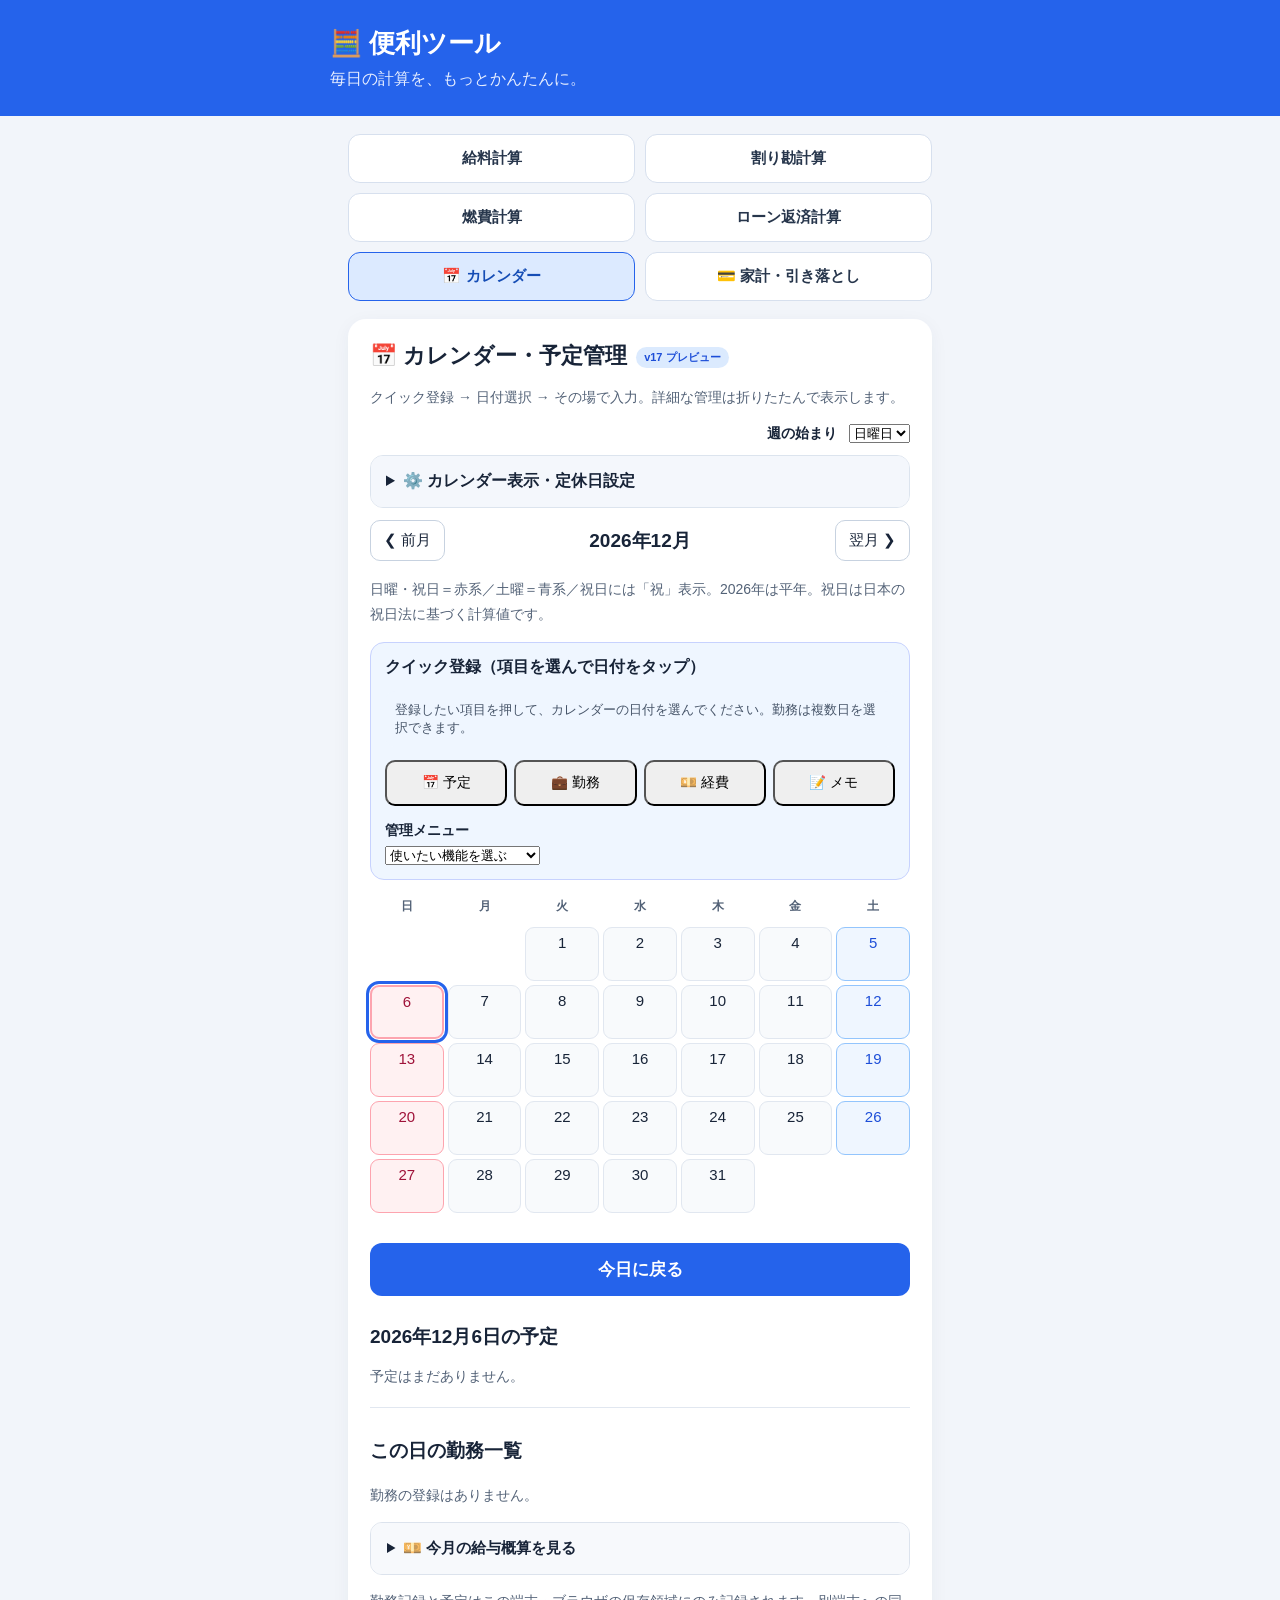
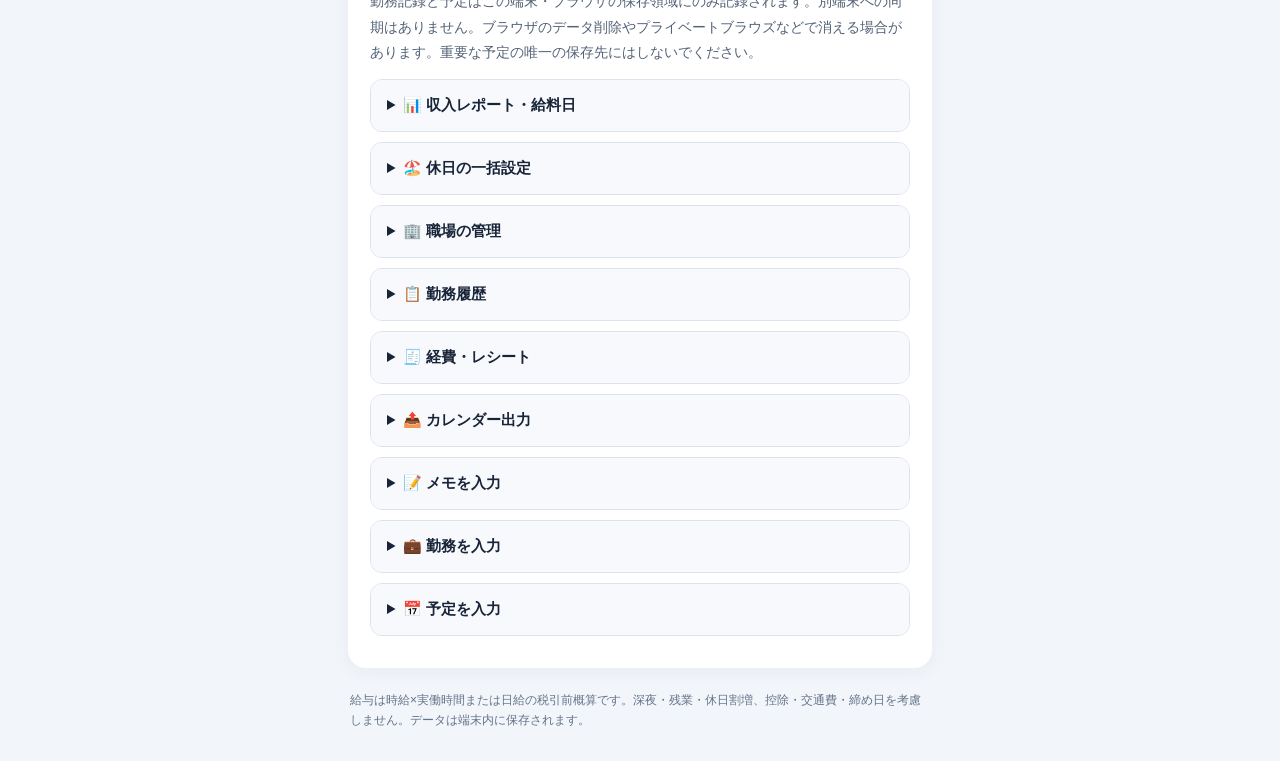
==== commit 18d3fdb2: "Add files via upload" ====
--- a/calendar.html
+++ b/calendar.html
@@ -1,10 +1,9 @@
 <!DOCTYPE html>
 
-<html lang="ja"><head><meta charset="utf-8"/><meta content="width=device-width,initial-scale=1" name="viewport"/><meta content="#2563eb" name="theme-color"/><title>ダブルワーク対応・勤務給料カレンダー | 便利ツール</title><meta content="複数の職場を登録して、職場別と全職場合計の給料を月ごとに自動集計。予定管理もできます。" name="description"/><link href="style.css?v=161" rel="stylesheet"/></head><body><header><div><h1>🧮 便利ツール</h1><p>毎日の計算を、もっとかんたんに。</p></div></header><main><nav aria-label="便利ツールを選択"><a href="salary.html">給料計算</a><a href="split.html">割り勘計算</a><a href="fuel.html">燃費計算</a><a href="loan.html">ローン返済計算</a><a aria-current="page" href="calendar.html">📅 カレンダー</a><a href="finance.html">💳 家計・引き落とし</a></nav><section><h2>📅 カレンダー・予定管理<span class="v16-version">v16.1 改善版</span></h2><p class="hint">日付を選んで「＋ クイック登録」から入力。詳しい設定は「管理メニュー」にまとめました。</p><div class="v16-cal-settings"><label for="week-start">週の始まり</label><select id="week-start"><option value="0">日曜日</option><option value="1">月曜日</option><option value="6">土曜日</option><option value="2">火曜日</option><option value="3">水曜日</option><option value="4">木曜日</option><option value="5">金曜日</option></select></div><div class="calendar-toolbar"><button aria-label="前月" id="prev" type="button">❮ 前月</button><strong aria-live="polite" id="month-title"></strong><button aria-label="翌月" id="next" type="button">翌月 ❯</button></div><p class="hint" id="holiday-legend">日曜＝赤系・土曜＝青系・日本の祝日＝赤系。「祝」表示。閏年の2月29日にも対応。</p><div aria-label="月間カレンダー" class="calendar-grid" id="calendar"></div><button class="calc" id="go-today" type="button">今日に戻る</button><div class="v16-quick"><strong>＋ クイック登録</strong><div class="v16-actions">
-<button data-jump="event-form" type="button">📅 予定</button><button data-jump="work-form" type="button">💼 勤務</button><button data-jump="expense-panel" type="button">💴 経費</button><button data-jump="memo-form" type="button">📝 メモ</button></div>
-<label for="v16-menu">管理メニュー</label><select id="v16-menu"><option value="">使いたい機能を選ぶ</option><option value="income-report">収入レポート・給料日</option><option value="holiday-panel">休日の一括設定</option><option value="workplace-panel">職場の管理</option><option value="expense-panel">経費・レシート</option><option value="export-panel">iPhoneカレンダー出力</option></select></div><h2 id="selected-title" style="margin-top:28px;font-size:19px"></h2><div aria-live="polite" id="events"></div><div class="calendar-form" id="day-work-list"></div><details class="v16-fold" id="monthly-income-summary"><summary>💴 今月の給与概算を見る</summary><div class="salary-summary"><div class="hint">この月の給料概算（税引前・割増なし）</div><div aria-live="polite" class="salary-amount" id="monthly-pay">0円</div><div class="hint" id="monthly-stats"></div><div id="workplace-breakdown"></div></div></details>
+<html lang="ja"><head><meta charset="utf-8"/><meta content="width=device-width,initial-scale=1" name="viewport"/><meta content="#2563eb" name="theme-color"/><title>ダブルワーク対応・勤務給料カレンダー | 便利ツール</title><meta content="複数の職場を登録して、職場別と全職場合計の給料を月ごとに自動集計。予定管理もできます。" name="description"/><link href="style.css?v=161" rel="stylesheet"/></head><body><header><div><h1>🧮 便利ツール</h1><p>毎日の計算を、もっとかんたんに。</p></div></header><main><nav aria-label="便利ツールを選択"><a href="salary.html">給料計算</a><a href="split.html">割り勘計算</a><a href="fuel.html">燃費計算</a><a href="loan.html">ローン返済計算</a><a aria-current="page" href="calendar.html">📅 カレンダー</a><a href="finance.html">💳 家計・引き落とし</a></nav><section><h2>📅 カレンダー・予定管理<span class="v16-version">v17 プレビュー</span></h2><p class="hint">クイック登録 → 日付選択 → その場で入力。詳細な管理は折りたたんで表示します。</p><div class="v16-cal-settings"><label for="week-start">週の始まり</label><select id="week-start"><option value="0">日曜日</option><option value="1">月曜日</option><option value="6">土曜日</option><option value="2">火曜日</option><option value="3">水曜日</option><option value="4">木曜日</option><option value="5">金曜日</option></select></div><details class="v17-fold" id="v17-calendar-settings"><summary>⚙️ カレンダー表示・定休日設定</summary><label><input checked="" id="v17-red-sunday" type="checkbox"/> 日曜日を赤く表示</label><label><input checked="" id="v17-blue-saturday" type="checkbox"/> 土曜日を青く表示</label><label><input checked="" id="v17-red-holidays" type="checkbox"/> 祝日を赤く表示</label><p class="hint">会社の定休日（毎週の曜日）</p><div class="v17-weekly-off" id="v17-weekly-off"></div><p class="hint">土日祝の色と会社の定休日は別々に設定できます。</p></details><div class="calendar-toolbar"><button aria-label="前月" id="prev" type="button">❮ 前月</button><strong aria-live="polite" id="month-title"></strong><button aria-label="翌月" id="next" type="button">翌月 ❯</button></div><p class="hint" id="holiday-legend">日曜＝赤系・土曜＝青系・日本の祝日＝赤系。「祝」表示。閏年の2月29日にも対応。</p><div class="v16-quick"><strong>クイック登録（項目を選んで日付をタップ）</strong><p class="v17-mode-help" id="v17-mode-help">登録したい項目を押して、カレンダーの日付を選んでください。勤務は複数日を選択できます。</p><div class="v16-actions">
+<button data-mode="event-form" type="button">📅 予定</button><button data-mode="work-form" type="button">💼 勤務</button><button data-mode="expense-panel" type="button">💴 経費</button><button data-mode="memo-form" type="button">📝 メモ</button></div>
+<label for="v16-menu">管理メニュー</label><select id="v16-menu"><option value="">使いたい機能を選ぶ</option><option value="income-report">収入レポート・給料日</option><option value="holiday-panel">休日の一括設定</option><option value="workplace-panel">職場の管理</option><option value="expense-panel">経費・レシート</option><option value="export-panel">iPhoneカレンダー出力</option></select></div><div aria-label="月間カレンダー" class="calendar-grid" id="calendar"></div><button class="calc" id="go-today" type="button">今日に戻る</button><h2 id="selected-title" style="margin-top:28px;font-size:19px"></h2><div aria-live="polite" id="events"></div><div class="calendar-form" id="day-work-list"></div><details class="v16-fold" id="monthly-income-summary"><summary>💴 今月の給与概算を見る</summary><div class="salary-summary"><div class="hint">この月の給料概算（税引前・割増なし）</div><div aria-live="polite" class="salary-amount" id="monthly-pay">0円</div><div class="hint" id="monthly-stats"></div><div id="workplace-breakdown"></div></div></details>
 <dialog aria-labelledby="popup-title" id="day-popup"><div class="popup-head"><h3 id="popup-title"></h3><button aria-label="閉じる" id="close-popup" type="button">✕</button></div><div id="popup-content"></div><button class="calc" id="popup-edit" type="button">この日の詳細・編集へ</button></dialog>
-
 <p class="hint">勤務記録と予定はこの端末・ブラウザの保存領域にのみ記録されます。別端末への同期はありません。ブラウザのデータ削除やプライベートブラウズなどで消える場合があります。重要な予定の唯一の保存先にはしないでください。</p><details class="v16-fold" id="fold-income-report"><summary>📊 収入レポート・給料日</summary><div class="calendar-form" id="income-report"><h3>📊 年間・期間別の収入レポート</h3><p class="hint">登録した勤務日の給与を集計します。実際の給与支払日や締め日とは異なります。</p><div class="work-two"><div><label for="report-year">集計する年</label><select id="report-year"></select></div><div><label for="report-place">職場</label><select id="report-place"><option value="">全職場合計</option></select></div></div><div class="salary-summary"><div class="hint">年間給与合計（税引前・概算）</div><div class="salary-amount" id="annual-pay">0円</div><div class="hint" id="annual-stats"></div></div><h4>月別給与</h4><div id="annual-months"></div><h4>自由な期間で集計</h4><div class="work-two"><div><label for="report-from">開始日</label><input id="report-from" type="date"/></div><div><label for="report-to">終了日</label><input id="report-to" type="date"/></div></div><button class="calc" id="report-run" type="button">この期間を集計</button><p class="status" id="report-error" role="status"></p><div class="salary-summary"><div class="hint">指定期間の給与合計</div><div class="salary-amount" id="period-pay">0円</div><div class="hint" id="period-stats"></div><div id="period-places"></div><div id="period-expenses"></div></div><h4>🎯 収入目標</h4><div class="work-two"><div><label for="goal-month">月間目標（円）</label><input id="goal-month" min="0" placeholder="300000" step="1" type="number"/></div><div><label for="goal-year">年間目標（円）</label><input id="goal-year" min="0" placeholder="3600000" step="1" type="number"/></div></div><button class="secondary-button" id="save-goal" type="button">目標を保存</button><p class="hint" id="goal-result"></p>
 <h4>💳 職場別の給与締め日・支払日</h4><p class="hint">締め日と支払月を設定して、給与の入金予定額を表示します。実際の入金確認ではありません。</p>
 <label for="pay-workplace">職場</label><select id="pay-workplace"></select>
@@ -32,4 +31,4 @@
 <button class="calc" type="submit">この日の勤務を保存</button>
 <button class="secondary-button" hidden="" id="delete-work" type="button">選択中の職場の勤務を削除</button>
 <p class="status" id="work-status" role="status"></p>
-</form></details><details class="v16-fold" id="fold-event-form"><summary>📅 予定を入力</summary><form class="calendar-form" id="event-form"><label for="event-text">予定の内容</label><textarea id="event-text" maxlength="200" placeholder="例：歯医者の予約" required=""></textarea><label for="event-history">過去の予定を再利用</label><select id="event-history"><option value="">履歴を選択</option></select><button class="secondary-button" id="copy-event" type="button">履歴を入力欄にコピー</button><div class="work-two"><div><label for="event-time">開始時刻（任意）</label><input id="event-time" type="time"/></div><div><label for="event-duration">所要時間（分）</label><input id="event-duration" max="1440" min="1" type="number" value="60"/></div></div><p class="hint">開始時刻が空欄の場合は終日の予定として出力します。時間指定の予定は標準カレンダーに取り込むと通知を設定できます。</p><button class="calc" id="save-event" type="submit">予定を保存</button><button hidden="" id="cancel-edit" style="margin-top:10px" type="button">編集をキャンセル</button><p class="status" id="status" role="status"></p></form></details></section></main><footer>給与は時給×実働時間または日給の税引前概算です。深夜・残業・休日割増、控除・交通費・締め日を考慮しません。データは端末内に保存されます。</footer><script defer="" src="calendar.js"></script><script defer="" src="work-calendar.js"></script><script defer="" src="calendar-extras.js"></script><script defer="" src="expenses.js"></script><script defer="" src="day-memos.js"></script><script defer="" src="income-report.js"></script><script defer="" src="goals-paydays.js"></script><script defer="" src="finance-calendar.js"></script><script defer="" src="cashflow-calendar.js"></script><script defer="" src="japan-holidays.js"></script><script defer="" src="insurance-calendar.js"></script><script defer="" src="v16-calendar-ui.js?v=161"></script></body></html>+</form></details><details class="v16-fold" id="fold-event-form"><summary>📅 予定を入力</summary><form class="calendar-form" id="event-form"><label for="event-text">予定の内容</label><textarea id="event-text" maxlength="200" placeholder="例：歯医者の予約" required=""></textarea><label for="event-history">過去の予定を再利用</label><select id="event-history"><option value="">履歴を選択</option></select><button class="secondary-button" id="copy-event" type="button">履歴を入力欄にコピー</button><div class="work-two"><div><label for="event-time">開始時刻（任意）</label><input id="event-time" type="time"/></div><div><label for="event-duration">所要時間（分）</label><input id="event-duration" max="1440" min="1" type="number" value="60"/></div></div><p class="hint">開始時刻が空欄の場合は終日の予定として出力します。時間指定の予定は標準カレンダーに取り込むと通知を設定できます。</p><button class="calc" id="save-event" type="submit">予定を保存</button><button hidden="" id="cancel-edit" style="margin-top:10px" type="button">編集をキャンセル</button><p class="status" id="status" role="status"></p></form></details></section></main><footer>給与は時給×実働時間または日給の税引前概算です。深夜・残業・休日割増、控除・交通費・締め日を考慮しません。データは端末内に保存されます。</footer><script defer="" src="calendar.js"></script><script defer="" src="work-calendar.js"></script><script defer="" src="calendar-extras.js"></script><script defer="" src="expenses.js"></script><script defer="" src="day-memos.js"></script><script defer="" src="income-report.js"></script><script defer="" src="goals-paydays.js"></script><script defer="" src="finance-calendar.js"></script><script defer="" src="cashflow-calendar.js"></script><script defer="" src="japan-holidays.js"></script><script defer="" src="insurance-calendar.js"></script><script defer="" src="v16-calendar-ui.js?v=161"></script><script defer="" src="v17-calendar.js?v=170"></script></body></html>
--- a/style.css
+++ b/style.css
@@ -87,3 +87,22 @@
 #calendar{margin-bottom:8px}
 #selected-title{margin-top:18px}
 @media(max-width:440px){main{padding-top:12px}.v16-actions{grid-template-columns:repeat(2,minmax(0,1fr))}.v16-actions button{font-size:14px;padding:12px 4px}.v16-cal-settings{justify-content:flex-start}}
+
+/* v17 UI: consistent compact disclosure and sheet */
+.v17-fold{border:1px solid #dce4ee;border-radius:13px;margin:12px 0;background:#fff;overflow:hidden}
+.v17-fold>summary{padding:15px;cursor:pointer;font-weight:700;background:#f4f7fc}
+.v17-fold>form,.v17-fold>p,.v17-fold>label,.v17-fold>div{margin-left:14px;margin-right:14px}
+.v17-intro,.v17-mode-help{font-size:13px;color:#475569;background:#eff6ff;padding:10px;border-radius:10px}
+.v17-primary{display:block;background:#2563eb;color:white;padding:15px;border-radius:12px;text-align:center;text-decoration:none;font-weight:700;margin:15px 0}
+#v17-edit-dialog,.v17-sheet{border:0;border-radius:18px 18px 0 0;position:fixed;top:auto;bottom:0;left:0;right:0;width:100%;max-width:620px;max-height:86dvh;overflow:auto;margin:0 auto;padding:20px;background:#fff;box-shadow:0 -10px 40px #0003}
+#v17-edit-dialog::backdrop,.v17-sheet::backdrop{background:#0007}
+.v17-edit-form label{display:block;margin:12px 0}.v17-edit-form input,.v17-edit-form select{width:100%;padding:12px;border:1px solid #c7d2e0;border-radius:10px;font-size:16px;margin-top:6px}
+.v17-edit-actions{display:flex;gap:10px;align-items:center;margin-top:20px}.v17-edit-actions>*{flex:1}.v17-edit-actions button{padding:13px;border-radius:10px}.v17-edit-actions .calc{margin:0}
+.v17-weekly-off{display:flex;gap:5px;justify-content:space-between}.v17-weekly-off label{margin:0;font-size:13px}.v17-weekly-off input{width:auto}
+.day.v17-off{box-shadow:inset 0 -3px #10b981}.day.v17-red{color:#dc2626}.day.v17-blue{color:#2563eb}
+.v16-quick{margin:10px 0}.v16-actions button.v17-active{background:#1d4ed8;color:#fff;border-color:#1d4ed8}
+.v17-sheet form{margin:0;padding:0;border:0}.v17-sheet h3{margin:5px 0 12px}.v17-sheet .v17-close{float:right;width:auto;margin:0;padding:7px 12px}
+.v17-picked{outline:3px solid #2563eb;outline-offset:-3px}
+@media(max-width:440px){nav a{padding:10px 4px;font-size:13px}header{padding:16px}section{padding:15px}.day{min-height:47px}}
+
+body.v17-no-sun .day.jpn-sunday:not(.v17-red){color:#182438;background:#f8fafc}body.v17-no-sat .day.jpn-saturday:not(.v17-blue){color:#182438;background:#f8fafc}body.v17-no-holiday .day.jpn-holiday:not(.v17-red){color:#182438;background:#f8fafc}body.v17-no-holiday .day.jpn-holiday:not(.v17-red) .jpn-holiday-label{color:#536277}
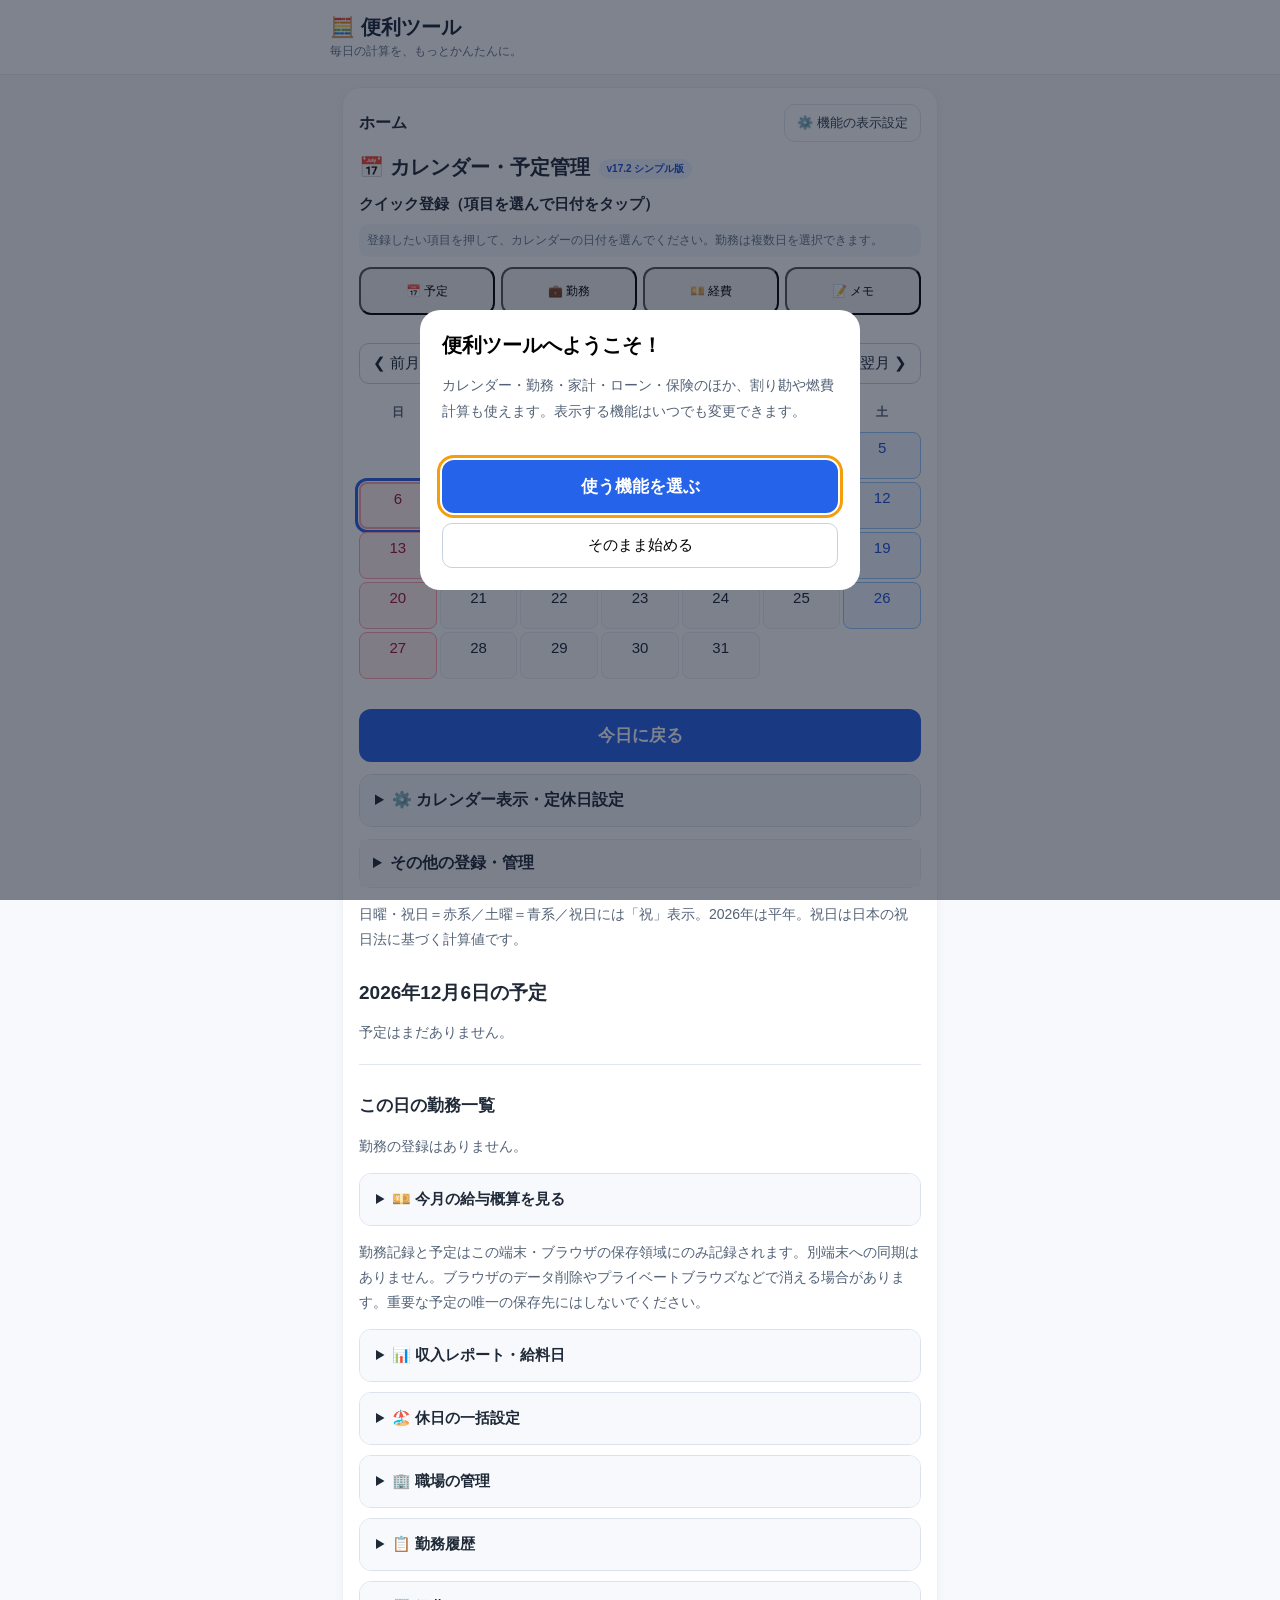
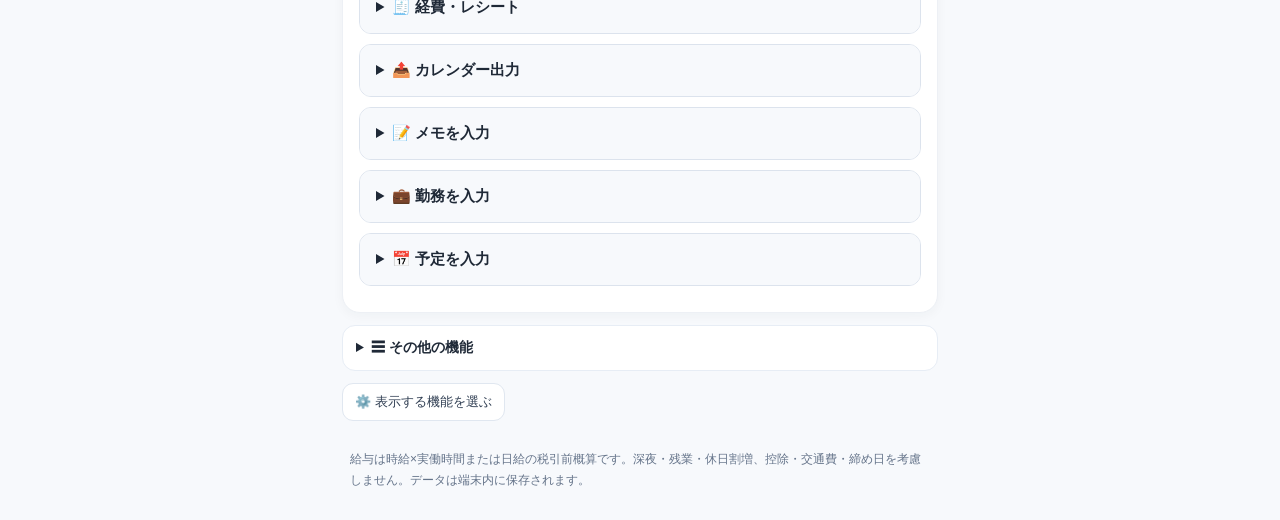
==== commit 563dd188: "Add files via upload" ====
--- a/calendar.html
+++ b/calendar.html
@@ -1,8 +1,8 @@
 <!DOCTYPE html>
 
-<html lang="ja"><head><meta charset="utf-8"/><meta content="width=device-width,initial-scale=1" name="viewport"/><meta content="#2563eb" name="theme-color"/><title>ダブルワーク対応・勤務給料カレンダー | 便利ツール</title><meta content="複数の職場を登録して、職場別と全職場合計の給料を月ごとに自動集計。予定管理もできます。" name="description"/><link href="style.css?v=161" rel="stylesheet"/></head><body><header><div><h1>🧮 便利ツール</h1><p>毎日の計算を、もっとかんたんに。</p></div></header><main><nav aria-label="便利ツールを選択"><a href="salary.html">給料計算</a><a href="split.html">割り勘計算</a><a href="fuel.html">燃費計算</a><a href="loan.html">ローン返済計算</a><a aria-current="page" href="calendar.html">📅 カレンダー</a><a href="finance.html">💳 家計・引き落とし</a></nav><section><h2>📅 カレンダー・予定管理<span class="v16-version">v17 プレビュー</span></h2><p class="hint">クイック登録 → 日付選択 → その場で入力。詳細な管理は折りたたんで表示します。</p><div class="v16-cal-settings"><label for="week-start">週の始まり</label><select id="week-start"><option value="0">日曜日</option><option value="1">月曜日</option><option value="6">土曜日</option><option value="2">火曜日</option><option value="3">水曜日</option><option value="4">木曜日</option><option value="5">金曜日</option></select></div><details class="v17-fold" id="v17-calendar-settings"><summary>⚙️ カレンダー表示・定休日設定</summary><label><input checked="" id="v17-red-sunday" type="checkbox"/> 日曜日を赤く表示</label><label><input checked="" id="v17-blue-saturday" type="checkbox"/> 土曜日を青く表示</label><label><input checked="" id="v17-red-holidays" type="checkbox"/> 祝日を赤く表示</label><p class="hint">会社の定休日（毎週の曜日）</p><div class="v17-weekly-off" id="v17-weekly-off"></div><p class="hint">土日祝の色と会社の定休日は別々に設定できます。</p></details><div class="calendar-toolbar"><button aria-label="前月" id="prev" type="button">❮ 前月</button><strong aria-live="polite" id="month-title"></strong><button aria-label="翌月" id="next" type="button">翌月 ❯</button></div><p class="hint" id="holiday-legend">日曜＝赤系・土曜＝青系・日本の祝日＝赤系。「祝」表示。閏年の2月29日にも対応。</p><div class="v16-quick"><strong>クイック登録（項目を選んで日付をタップ）</strong><p class="v17-mode-help" id="v17-mode-help">登録したい項目を押して、カレンダーの日付を選んでください。勤務は複数日を選択できます。</p><div class="v16-actions">
+<html lang="ja"><head><meta charset="utf-8"/><meta content="width=device-width,initial-scale=1" name="viewport"/><meta content="#2563eb" name="theme-color"/><title>ダブルワーク対応・勤務給料カレンダー | 便利ツール</title><meta content="複数の職場を登録して、職場別と全職場合計の給料を月ごとに自動集計。予定管理もできます。" name="description"/><link href="style.css?v=172" rel="stylesheet"/></head><body data-home="yes"><header><div><h1>🧮 便利ツール</h1><p>毎日の計算を、もっとかんたんに。</p></div></header><main><section><div class="v172-top-actions"><strong>ホーム</strong><button class="v172-settings-btn" data-v172-settings="" type="button">⚙️ 機能の表示設定</button></div><h2>📅 カレンダー・予定管理<span class="v16-version">v17.2 シンプル版</span></h2><div class="v16-quick"><strong>クイック登録（項目を選んで日付をタップ）</strong><p class="v17-mode-help" id="v17-mode-help">登録したい項目を押して、カレンダーの日付を選んでください。勤務は複数日を選択できます。</p><div class="v16-actions">
 <button data-mode="event-form" type="button">📅 予定</button><button data-mode="work-form" type="button">💼 勤務</button><button data-mode="expense-panel" type="button">💴 経費</button><button data-mode="memo-form" type="button">📝 メモ</button></div>
-<label for="v16-menu">管理メニュー</label><select id="v16-menu"><option value="">使いたい機能を選ぶ</option><option value="income-report">収入レポート・給料日</option><option value="holiday-panel">休日の一括設定</option><option value="workplace-panel">職場の管理</option><option value="expense-panel">経費・レシート</option><option value="export-panel">iPhoneカレンダー出力</option></select></div><div aria-label="月間カレンダー" class="calendar-grid" id="calendar"></div><button class="calc" id="go-today" type="button">今日に戻る</button><h2 id="selected-title" style="margin-top:28px;font-size:19px"></h2><div aria-live="polite" id="events"></div><div class="calendar-form" id="day-work-list"></div><details class="v16-fold" id="monthly-income-summary"><summary>💴 今月の給与概算を見る</summary><div class="salary-summary"><div class="hint">この月の給料概算（税引前・割増なし）</div><div aria-live="polite" class="salary-amount" id="monthly-pay">0円</div><div class="hint" id="monthly-stats"></div><div id="workplace-breakdown"></div></div></details>
+</div><div class="calendar-toolbar"><button aria-label="前月" id="prev" type="button">❮ 前月</button><strong aria-live="polite" id="month-title"></strong><button aria-label="翌月" id="next" type="button">翌月 ❯</button></div><div aria-label="月間カレンダー" class="calendar-grid" id="calendar"></div><button class="calc" id="go-today" type="button">今日に戻る</button><details class="v17-fold" id="v17-calendar-settings"><summary>⚙️ カレンダー表示・定休日設定</summary><label><input checked="" id="v17-red-sunday" type="checkbox"/> 日曜日を赤く表示</label><label><input checked="" id="v17-blue-saturday" type="checkbox"/> 土曜日を青く表示</label><label><input checked="" id="v17-red-holidays" type="checkbox"/> 祝日を赤く表示</label><p class="hint">会社の定休日（毎週の曜日）</p><div class="v17-weekly-off" id="v17-weekly-off"></div><p class="hint">土日祝の色と会社の定休日は別々に設定できます。</p><div class="v16-cal-settings"><label for="week-start">週の始まり</label><select id="week-start"><option value="0">日曜日</option><option value="1">月曜日</option><option value="6">土曜日</option><option value="2">火曜日</option><option value="3">水曜日</option><option value="4">木曜日</option><option value="5">金曜日</option></select></div></details><details class="v172-advanced"><summary>その他の登録・管理</summary><div><label for="v16-menu">管理メニュー</label><select id="v16-menu"><option value="">使いたい機能を選ぶ</option><option value="income-report">収入レポート・給料日</option><option value="holiday-panel">休日の一括設定</option><option value="workplace-panel">職場の管理</option><option value="expense-panel">経費・レシート</option><option value="export-panel">iPhoneカレンダー出力</option></select></div></details><p class="hint" id="holiday-legend">日曜＝赤系・土曜＝青系・日本の祝日＝赤系。「祝」表示。閏年の2月29日にも対応。</p><h2 id="selected-title" style="margin-top:28px;font-size:19px"></h2><div aria-live="polite" id="events"></div><div class="calendar-form" id="day-work-list"></div><details class="v16-fold" id="monthly-income-summary"><summary>💴 今月の給与概算を見る</summary><div class="salary-summary"><div class="hint">この月の給料概算（税引前・割増なし）</div><div aria-live="polite" class="salary-amount" id="monthly-pay">0円</div><div class="hint" id="monthly-stats"></div><div id="workplace-breakdown"></div></div></details>
 <dialog aria-labelledby="popup-title" id="day-popup"><div class="popup-head"><h3 id="popup-title"></h3><button aria-label="閉じる" id="close-popup" type="button">✕</button></div><div id="popup-content"></div><button class="calc" id="popup-edit" type="button">この日の詳細・編集へ</button></dialog>
 <p class="hint">勤務記録と予定はこの端末・ブラウザの保存領域にのみ記録されます。別端末への同期はありません。ブラウザのデータ削除やプライベートブラウズなどで消える場合があります。重要な予定の唯一の保存先にはしないでください。</p><details class="v16-fold" id="fold-income-report"><summary>📊 収入レポート・給料日</summary><div class="calendar-form" id="income-report"><h3>📊 年間・期間別の収入レポート</h3><p class="hint">登録した勤務日の給与を集計します。実際の給与支払日や締め日とは異なります。</p><div class="work-two"><div><label for="report-year">集計する年</label><select id="report-year"></select></div><div><label for="report-place">職場</label><select id="report-place"><option value="">全職場合計</option></select></div></div><div class="salary-summary"><div class="hint">年間給与合計（税引前・概算）</div><div class="salary-amount" id="annual-pay">0円</div><div class="hint" id="annual-stats"></div></div><h4>月別給与</h4><div id="annual-months"></div><h4>自由な期間で集計</h4><div class="work-two"><div><label for="report-from">開始日</label><input id="report-from" type="date"/></div><div><label for="report-to">終了日</label><input id="report-to" type="date"/></div></div><button class="calc" id="report-run" type="button">この期間を集計</button><p class="status" id="report-error" role="status"></p><div class="salary-summary"><div class="hint">指定期間の給与合計</div><div class="salary-amount" id="period-pay">0円</div><div class="hint" id="period-stats"></div><div id="period-places"></div><div id="period-expenses"></div></div><h4>🎯 収入目標</h4><div class="work-two"><div><label for="goal-month">月間目標（円）</label><input id="goal-month" min="0" placeholder="300000" step="1" type="number"/></div><div><label for="goal-year">年間目標（円）</label><input id="goal-year" min="0" placeholder="3600000" step="1" type="number"/></div></div><button class="secondary-button" id="save-goal" type="button">目標を保存</button><p class="hint" id="goal-result"></p>
 <h4>💳 職場別の給与締め日・支払日</h4><p class="hint">締め日と支払月を設定して、給与の入金予定額を表示します。実際の入金確認ではありません。</p>
@@ -31,4 +31,4 @@
 <button class="calc" type="submit">この日の勤務を保存</button>
 <button class="secondary-button" hidden="" id="delete-work" type="button">選択中の職場の勤務を削除</button>
 <p class="status" id="work-status" role="status"></p>
-</form></details><details class="v16-fold" id="fold-event-form"><summary>📅 予定を入力</summary><form class="calendar-form" id="event-form"><label for="event-text">予定の内容</label><textarea id="event-text" maxlength="200" placeholder="例：歯医者の予約" required=""></textarea><label for="event-history">過去の予定を再利用</label><select id="event-history"><option value="">履歴を選択</option></select><button class="secondary-button" id="copy-event" type="button">履歴を入力欄にコピー</button><div class="work-two"><div><label for="event-time">開始時刻（任意）</label><input id="event-time" type="time"/></div><div><label for="event-duration">所要時間（分）</label><input id="event-duration" max="1440" min="1" type="number" value="60"/></div></div><p class="hint">開始時刻が空欄の場合は終日の予定として出力します。時間指定の予定は標準カレンダーに取り込むと通知を設定できます。</p><button class="calc" id="save-event" type="submit">予定を保存</button><button hidden="" id="cancel-edit" style="margin-top:10px" type="button">編集をキャンセル</button><p class="status" id="status" role="status"></p></form></details></section></main><footer>給与は時給×実働時間または日給の税引前概算です。深夜・残業・休日割増、控除・交通費・締め日を考慮しません。データは端末内に保存されます。</footer><script defer="" src="calendar.js"></script><script defer="" src="work-calendar.js"></script><script defer="" src="calendar-extras.js"></script><script defer="" src="expenses.js"></script><script defer="" src="day-memos.js"></script><script defer="" src="income-report.js"></script><script defer="" src="goals-paydays.js"></script><script defer="" src="finance-calendar.js"></script><script defer="" src="cashflow-calendar.js"></script><script defer="" src="japan-holidays.js"></script><script defer="" src="insurance-calendar.js"></script><script defer="" src="v16-calendar-ui.js?v=161"></script><script defer="" src="v17-calendar.js?v=170"></script></body></html>+</form></details><details class="v16-fold" id="fold-event-form"><summary>📅 予定を入力</summary><form class="calendar-form" id="event-form"><label for="event-text">予定の内容</label><textarea id="event-text" maxlength="200" placeholder="例：歯医者の予約" required=""></textarea><label for="event-history">過去の予定を再利用</label><select id="event-history"><option value="">履歴を選択</option></select><button class="secondary-button" id="copy-event" type="button">履歴を入力欄にコピー</button><div class="work-two"><div><label for="event-time">開始時刻（任意）</label><input id="event-time" type="time"/></div><div><label for="event-duration">所要時間（分）</label><input id="event-duration" max="1440" min="1" type="number" value="60"/></div></div><p class="hint">開始時刻が空欄の場合は終日の予定として出力します。時間指定の予定は標準カレンダーに取り込むと通知を設定できます。</p><button class="calc" id="save-event" type="submit">予定を保存</button><button hidden="" id="cancel-edit" style="margin-top:10px" type="button">編集をキャンセル</button><p class="status" id="status" role="status"></p></form></details></section><details class="v172-menu"><summary>☰ その他の機能</summary><div class="v172-links"></div></details><button class="v172-settings-btn" data-v172-settings="" type="button">⚙️ 表示する機能を選ぶ</button></main><footer>給与は時給×実働時間または日給の税引前概算です。深夜・残業・休日割増、控除・交通費・締め日を考慮しません。データは端末内に保存されます。</footer><script defer="" src="calendar.js?v=171"></script><script defer="" src="work-calendar.js?v=171"></script><script defer="" src="calendar-extras.js?v=171"></script><script defer="" src="expenses.js?v=171"></script><script defer="" src="day-memos.js?v=171"></script><script defer="" src="income-report.js?v=171"></script><script defer="" src="goals-paydays.js?v=171"></script><script defer="" src="finance-calendar.js?v=171"></script><script defer="" src="cashflow-calendar.js?v=171"></script><script defer="" src="japan-holidays.js?v=171"></script><script defer="" src="insurance-calendar.js?v=171"></script><script defer="" src="v16-calendar-ui.js?v=171"></script><script defer="" src="v17-calendar.js?v=171"></script><script defer="True" src="v17-simple.js?v=172"></script></body></html>
--- a/style.css
+++ b/style.css
@@ -106,3 +106,9 @@
 @media(max-width:440px){nav a{padding:10px 4px;font-size:13px}header{padding:16px}section{padding:15px}.day{min-height:47px}}
 
 body.v17-no-sun .day.jpn-sunday:not(.v17-red){color:#182438;background:#f8fafc}body.v17-no-sat .day.jpn-saturday:not(.v17-blue){color:#182438;background:#f8fafc}body.v17-no-holiday .day.jpn-holiday:not(.v17-red){color:#182438;background:#f8fafc}body.v17-no-holiday .day.jpn-holiday:not(.v17-red) .jpn-holiday-label{color:#536277}
+
+/* v17.1: keep quick actions at the top, hide long tool nav */
+.v17-nav-fold{margin:18px auto;max-width:900px;padding:10px 14px;border:1px solid #dbe3ef;border-radius:12px}.v17-nav-fold summary{cursor:pointer;font-weight:650}.v17-nav-fold nav{margin-top:10px}.v16-quick{margin:12px 0 16px}.v17-quick-note{font-size:.88rem}
+
+/* v17.2 SIMPLE unified layout */
+:root{background:#f7f9fc;color:#1f2937}body{background:#f7f9fc}header{background:#fff;color:#17243a;border-bottom:1px solid #e7edf5;padding:14px 18px}header h1{font-size:20px;font-weight:800}header p{font-size:12px;color:#64748b;margin:2px 0 0}main{padding:12px 12px 24px}section{padding:16px;border:1px solid #edf0f5;box-shadow:0 3px 12px #1f29370a}h2{font-size:20px}h3{font-size:17px}button,select,input,textarea{font-family:inherit}select{min-height:42px}input{font-size:16px}button{cursor:pointer}.v16-quick{border:0;background:#fff;padding:6px 0 12px;margin:0 0 6px}.v16-quick>strong{font-size:15px}.v16-actions{display:grid;grid-template-columns:repeat(4,minmax(0,1fr));gap:6px;margin:10px 0}.v16-actions button{font-size:12px;min-height:48px;padding:8px 2px;border-radius:12px}.v17-mode-help{margin:8px 0;background:#f4f7fc;color:#64748b;font-size:12px;padding:8px}.v16-quick>label,.v16-quick>select{display:none}.calendar-toolbar{margin:6px 0 12px}.calendar-grid{gap:3px}.day{border-color:#e8edf5;border-radius:8px;background:#fafbfe;min-height:47px}.v172-top-actions{display:flex;gap:8px;align-items:center;justify-content:space-between;margin-bottom:12px}.v172-settings-btn{border:1px solid #e0e7f0;border-radius:11px;background:#fff;color:#334155;padding:9px 12px;font-size:13px}.v172-settings{border:0;border-radius:20px;width:min(92vw,440px);max-height:85dvh;overflow:auto;padding:22px}.v172-settings::backdrop{background:#0f172a88}.v172-setting-row{display:flex;justify-content:space-between;align-items:center;gap:14px;border-bottom:1px solid #e5eaf1;padding:12px 0;margin:0}.v172-setting-row input{width:22px;height:22px;flex:none}.v172-menu{border:1px solid #e7edf5;border-radius:13px;background:#fff;margin:12px 0}.v172-menu>summary{padding:13px;font-size:14px;font-weight:700;cursor:pointer}.v172-links{display:grid;grid-template-columns:1fr 1fr;gap:7px;padding:10px}.v172-links a{display:block;border-radius:9px;background:#f4f7fc;text-align:center;padding:12px 5px;text-decoration:none;font-size:13px;color:#243a55;font-weight:600}.v172-advanced{border:1px solid #e7edf5;border-radius:12px;margin:10px 0}.v172-advanced>summary{cursor:pointer;padding:13px;font-weight:700;background:#f8fafc}.v172-advanced>div{padding:0 12px 12px}.v17-nav-fold{display:none}.v16-version{font-size:10px;background:#eff6ff}.v172-finance-tools{display:grid;grid-template-columns:repeat(2,1fr);gap:8px;margin:10px 0}.v172-finance-tools button{border:1px solid #dce4f0;background:#f7faff;border-radius:12px;padding:12px 6px;font-size:13px;font-weight:700}.v172-finance-tools button:focus-visible{outline:2px solid #2563eb}@media(max-width:440px){header{padding:12px 14px}main{padding:8px}section{padding:13px}.v16-actions{grid-template-columns:repeat(4,minmax(0,1fr))}.v16-actions button{font-size:12px;padding:7px 1px}.v17-mode-help{font-size:12px}}
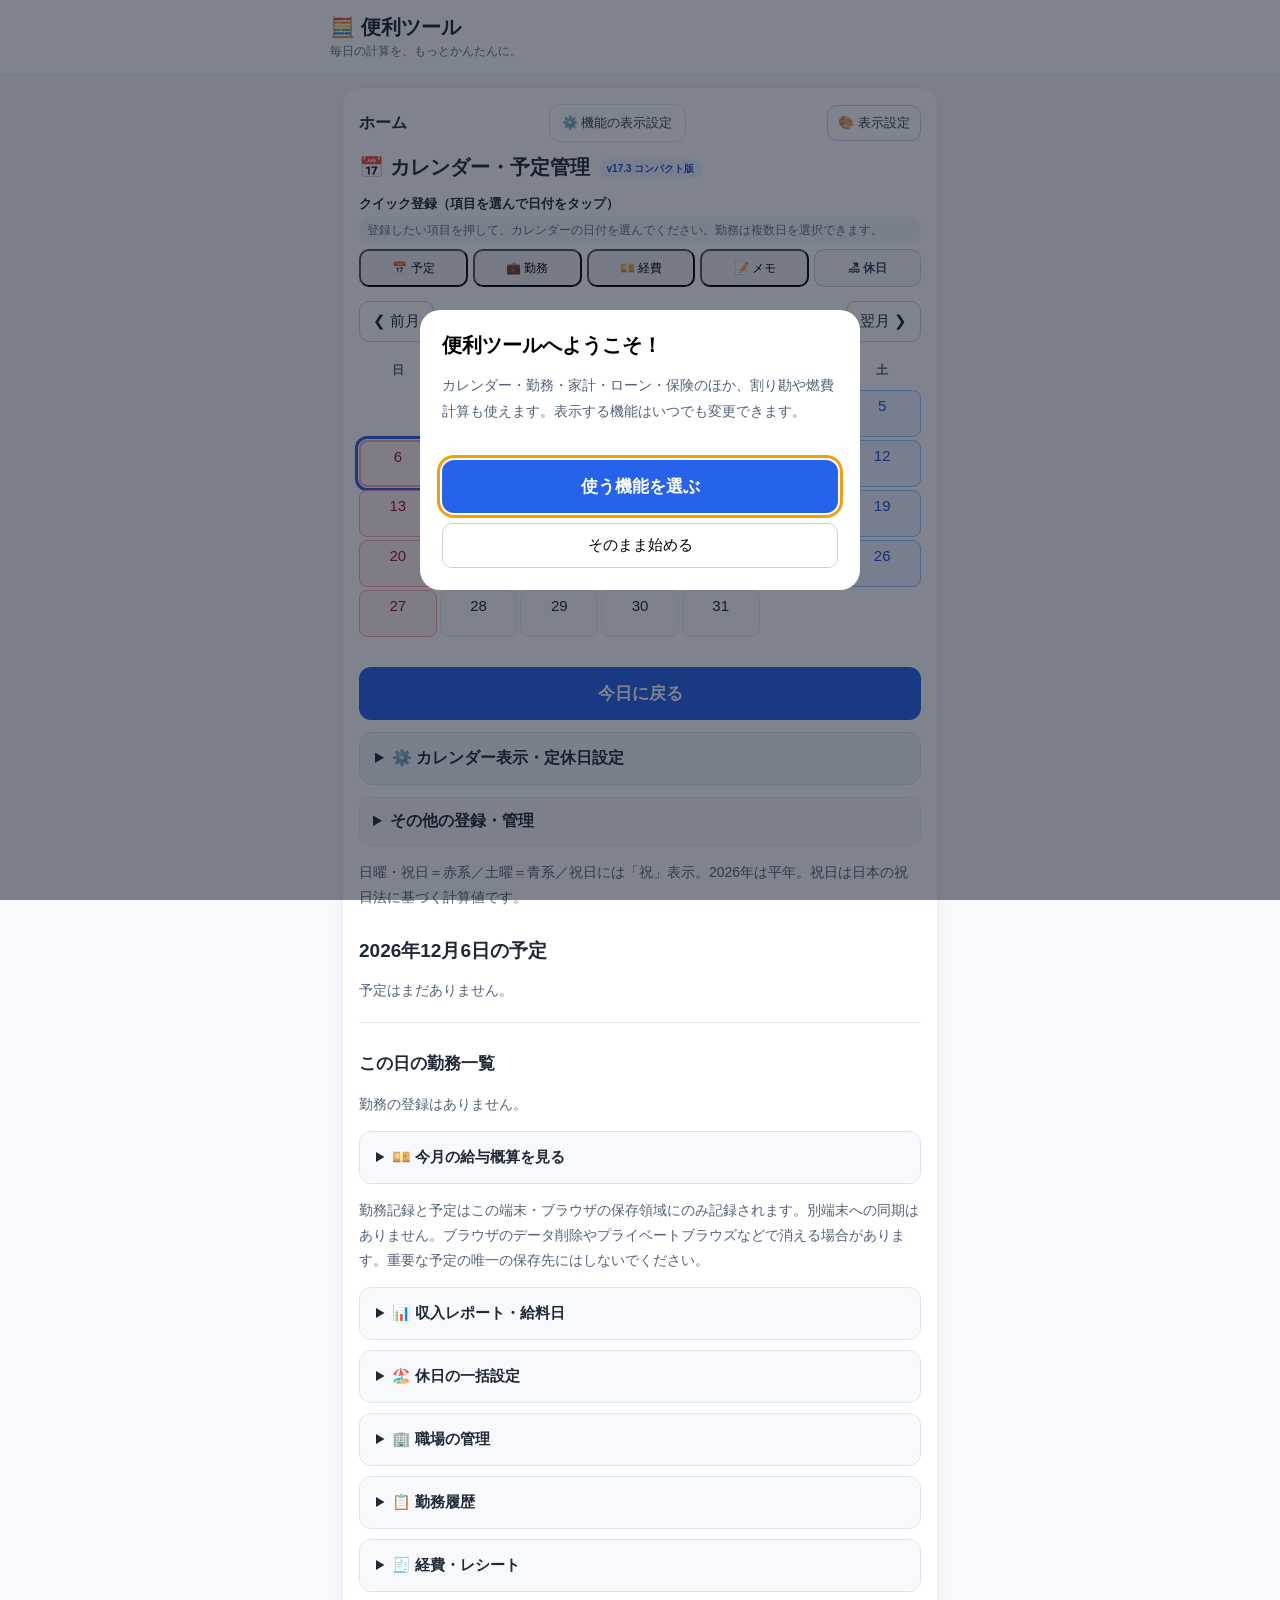
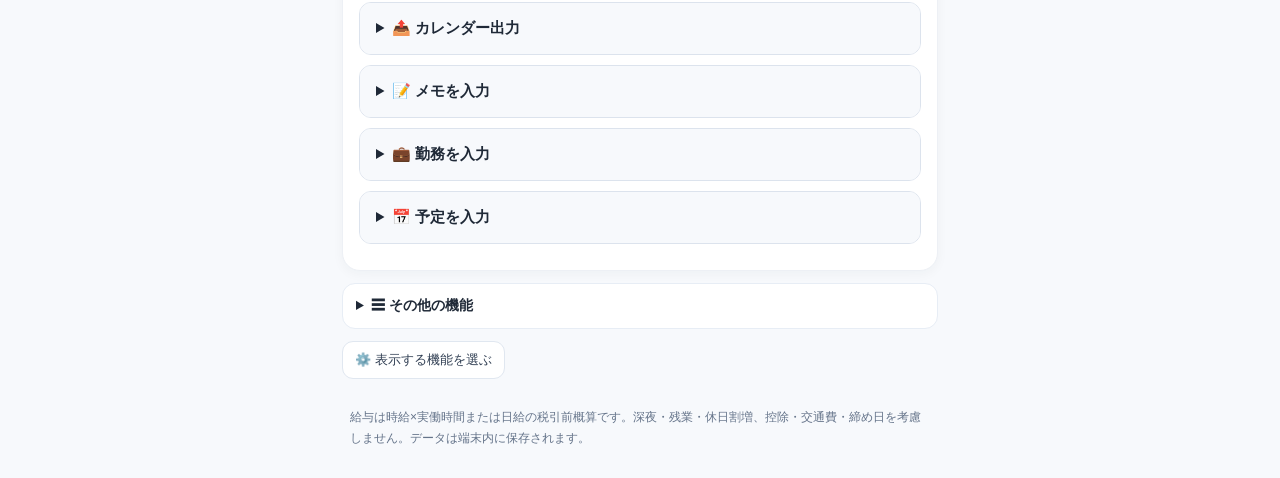
==== commit 3c6066a2: "Add files via upload" ====
--- a/calendar.html
+++ b/calendar.html
@@ -1,8 +1,8 @@
 <!DOCTYPE html>
 
-<html lang="ja"><head><meta charset="utf-8"/><meta content="width=device-width,initial-scale=1" name="viewport"/><meta content="#2563eb" name="theme-color"/><title>ダブルワーク対応・勤務給料カレンダー | 便利ツール</title><meta content="複数の職場を登録して、職場別と全職場合計の給料を月ごとに自動集計。予定管理もできます。" name="description"/><link href="style.css?v=172" rel="stylesheet"/></head><body data-home="yes"><header><div><h1>🧮 便利ツール</h1><p>毎日の計算を、もっとかんたんに。</p></div></header><main><section><div class="v172-top-actions"><strong>ホーム</strong><button class="v172-settings-btn" data-v172-settings="" type="button">⚙️ 機能の表示設定</button></div><h2>📅 カレンダー・予定管理<span class="v16-version">v17.2 シンプル版</span></h2><div class="v16-quick"><strong>クイック登録（項目を選んで日付をタップ）</strong><p class="v17-mode-help" id="v17-mode-help">登録したい項目を押して、カレンダーの日付を選んでください。勤務は複数日を選択できます。</p><div class="v16-actions">
-<button data-mode="event-form" type="button">📅 予定</button><button data-mode="work-form" type="button">💼 勤務</button><button data-mode="expense-panel" type="button">💴 経費</button><button data-mode="memo-form" type="button">📝 メモ</button></div>
-</div><div class="calendar-toolbar"><button aria-label="前月" id="prev" type="button">❮ 前月</button><strong aria-live="polite" id="month-title"></strong><button aria-label="翌月" id="next" type="button">翌月 ❯</button></div><div aria-label="月間カレンダー" class="calendar-grid" id="calendar"></div><button class="calc" id="go-today" type="button">今日に戻る</button><details class="v17-fold" id="v17-calendar-settings"><summary>⚙️ カレンダー表示・定休日設定</summary><label><input checked="" id="v17-red-sunday" type="checkbox"/> 日曜日を赤く表示</label><label><input checked="" id="v17-blue-saturday" type="checkbox"/> 土曜日を青く表示</label><label><input checked="" id="v17-red-holidays" type="checkbox"/> 祝日を赤く表示</label><p class="hint">会社の定休日（毎週の曜日）</p><div class="v17-weekly-off" id="v17-weekly-off"></div><p class="hint">土日祝の色と会社の定休日は別々に設定できます。</p><div class="v16-cal-settings"><label for="week-start">週の始まり</label><select id="week-start"><option value="0">日曜日</option><option value="1">月曜日</option><option value="6">土曜日</option><option value="2">火曜日</option><option value="3">水曜日</option><option value="4">木曜日</option><option value="5">金曜日</option></select></div></details><details class="v172-advanced"><summary>その他の登録・管理</summary><div><label for="v16-menu">管理メニュー</label><select id="v16-menu"><option value="">使いたい機能を選ぶ</option><option value="income-report">収入レポート・給料日</option><option value="holiday-panel">休日の一括設定</option><option value="workplace-panel">職場の管理</option><option value="expense-panel">経費・レシート</option><option value="export-panel">iPhoneカレンダー出力</option></select></div></details><p class="hint" id="holiday-legend">日曜＝赤系・土曜＝青系・日本の祝日＝赤系。「祝」表示。閏年の2月29日にも対応。</p><h2 id="selected-title" style="margin-top:28px;font-size:19px"></h2><div aria-live="polite" id="events"></div><div class="calendar-form" id="day-work-list"></div><details class="v16-fold" id="monthly-income-summary"><summary>💴 今月の給与概算を見る</summary><div class="salary-summary"><div class="hint">この月の給料概算（税引前・割増なし）</div><div aria-live="polite" class="salary-amount" id="monthly-pay">0円</div><div class="hint" id="monthly-stats"></div><div id="workplace-breakdown"></div></div></details>
+<html lang="ja"><head><meta charset="utf-8"/><meta content="width=device-width,initial-scale=1" name="viewport"/><meta content="#2563eb" name="theme-color"/><title>ダブルワーク対応・勤務給料カレンダー | 便利ツール</title><meta content="複数の職場を登録して、職場別と全職場合計の給料を月ごとに自動集計。予定管理もできます。" name="description"/><link href="style.css?v=173" rel="stylesheet"/></head><body data-home="yes"><header><div><h1>🧮 便利ツール</h1><p>毎日の計算を、もっとかんたんに。</p></div></header><main><section><div class="v172-top-actions"><strong>ホーム</strong><button class="v172-settings-btn" data-v172-settings="" type="button">⚙️ 機能の表示設定</button></div><h2>📅 カレンダー・予定管理<span class="v16-version">v17.3 コンパクト版</span></h2><div class="v16-quick"><strong>クイック登録（項目を選んで日付をタップ）</strong><p class="v17-mode-help" id="v17-mode-help">登録したい項目を押して、カレンダーの日付を選んでください。勤務は複数日を選択できます。</p><div class="v16-actions v173-actions">
+<button data-mode="event-form" type="button">📅 予定</button><button data-mode="work-form" type="button">💼 勤務</button><button data-mode="expense-panel" type="button">💴 経費</button><button data-mode="memo-form" type="button">📝 メモ</button><button id="v173-holiday-start" type="button" class="v173-holiday-start">🏖 休日</button></div>
+<div id="v173-holiday-bar" class="v173-holiday-bar" hidden><span id="v173-holiday-counter">休日にする日をタップ</span><div><button id="v173-holiday-save" type="button">休日に設定</button><button id="v173-holiday-unset" type="button">解除</button><button id="v173-holiday-exit" type="button">✕</button></div></div></div><div class="calendar-toolbar"><button aria-label="前月" id="prev" type="button">❮ 前月</button><strong aria-live="polite" id="month-title"></strong><button aria-label="翌月" id="next" type="button">翌月 ❯</button></div><div aria-label="月間カレンダー" class="calendar-grid" id="calendar"></div><button class="calc" id="go-today" type="button">今日に戻る</button><details class="v17-fold" id="v17-calendar-settings"><summary>⚙️ カレンダー表示・定休日設定</summary><label><input checked="" id="v17-red-sunday" type="checkbox"/> 日曜日を赤く表示</label><label><input checked="" id="v17-blue-saturday" type="checkbox"/> 土曜日を青く表示</label><label><input checked="" id="v17-red-holidays" type="checkbox"/> 祝日を赤く表示</label><p class="hint">会社の定休日（毎週の曜日）</p><div class="v17-weekly-off" id="v17-weekly-off"></div><p class="hint">土日祝の色と会社の定休日は別々に設定できます。</p><div class="v16-cal-settings"><label for="week-start">週の始まり</label><select id="week-start"><option value="0">日曜日</option><option value="1">月曜日</option><option value="6">土曜日</option><option value="2">火曜日</option><option value="3">水曜日</option><option value="4">木曜日</option><option value="5">金曜日</option></select></div></details><details class="v172-advanced"><summary>その他の登録・管理</summary><div><label for="v16-menu">管理メニュー</label><select id="v16-menu"><option value="">使いたい機能を選ぶ</option><option value="income-report">収入レポート・給料日</option><option value="holiday-panel">休日の一括設定</option><option value="workplace-panel">職場の管理</option><option value="expense-panel">経費・レシート</option><option value="export-panel">iPhoneカレンダー出力</option></select></div></details><p class="hint" id="holiday-legend">日曜＝赤系・土曜＝青系・日本の祝日＝赤系。「祝」表示。閏年の2月29日にも対応。</p><h2 id="selected-title" style="margin-top:28px;font-size:19px"></h2><div aria-live="polite" id="events"></div><div class="calendar-form" id="day-work-list"></div><details class="v16-fold" id="monthly-income-summary"><summary>💴 今月の給与概算を見る</summary><div class="salary-summary"><div class="hint">この月の給料概算（税引前・割増なし）</div><div aria-live="polite" class="salary-amount" id="monthly-pay">0円</div><div class="hint" id="monthly-stats"></div><div id="workplace-breakdown"></div></div></details>
 <dialog aria-labelledby="popup-title" id="day-popup"><div class="popup-head"><h3 id="popup-title"></h3><button aria-label="閉じる" id="close-popup" type="button">✕</button></div><div id="popup-content"></div><button class="calc" id="popup-edit" type="button">この日の詳細・編集へ</button></dialog>
 <p class="hint">勤務記録と予定はこの端末・ブラウザの保存領域にのみ記録されます。別端末への同期はありません。ブラウザのデータ削除やプライベートブラウズなどで消える場合があります。重要な予定の唯一の保存先にはしないでください。</p><details class="v16-fold" id="fold-income-report"><summary>📊 収入レポート・給料日</summary><div class="calendar-form" id="income-report"><h3>📊 年間・期間別の収入レポート</h3><p class="hint">登録した勤務日の給与を集計します。実際の給与支払日や締め日とは異なります。</p><div class="work-two"><div><label for="report-year">集計する年</label><select id="report-year"></select></div><div><label for="report-place">職場</label><select id="report-place"><option value="">全職場合計</option></select></div></div><div class="salary-summary"><div class="hint">年間給与合計（税引前・概算）</div><div class="salary-amount" id="annual-pay">0円</div><div class="hint" id="annual-stats"></div></div><h4>月別給与</h4><div id="annual-months"></div><h4>自由な期間で集計</h4><div class="work-two"><div><label for="report-from">開始日</label><input id="report-from" type="date"/></div><div><label for="report-to">終了日</label><input id="report-to" type="date"/></div></div><button class="calc" id="report-run" type="button">この期間を集計</button><p class="status" id="report-error" role="status"></p><div class="salary-summary"><div class="hint">指定期間の給与合計</div><div class="salary-amount" id="period-pay">0円</div><div class="hint" id="period-stats"></div><div id="period-places"></div><div id="period-expenses"></div></div><h4>🎯 収入目標</h4><div class="work-two"><div><label for="goal-month">月間目標（円）</label><input id="goal-month" min="0" placeholder="300000" step="1" type="number"/></div><div><label for="goal-year">年間目標（円）</label><input id="goal-year" min="0" placeholder="3600000" step="1" type="number"/></div></div><button class="secondary-button" id="save-goal" type="button">目標を保存</button><p class="hint" id="goal-result"></p>
 <h4>💳 職場別の給与締め日・支払日</h4><p class="hint">締め日と支払月を設定して、給与の入金予定額を表示します。実際の入金確認ではありません。</p>
@@ -31,4 +31,4 @@
 <button class="calc" type="submit">この日の勤務を保存</button>
 <button class="secondary-button" hidden="" id="delete-work" type="button">選択中の職場の勤務を削除</button>
 <p class="status" id="work-status" role="status"></p>
-</form></details><details class="v16-fold" id="fold-event-form"><summary>📅 予定を入力</summary><form class="calendar-form" id="event-form"><label for="event-text">予定の内容</label><textarea id="event-text" maxlength="200" placeholder="例：歯医者の予約" required=""></textarea><label for="event-history">過去の予定を再利用</label><select id="event-history"><option value="">履歴を選択</option></select><button class="secondary-button" id="copy-event" type="button">履歴を入力欄にコピー</button><div class="work-two"><div><label for="event-time">開始時刻（任意）</label><input id="event-time" type="time"/></div><div><label for="event-duration">所要時間（分）</label><input id="event-duration" max="1440" min="1" type="number" value="60"/></div></div><p class="hint">開始時刻が空欄の場合は終日の予定として出力します。時間指定の予定は標準カレンダーに取り込むと通知を設定できます。</p><button class="calc" id="save-event" type="submit">予定を保存</button><button hidden="" id="cancel-edit" style="margin-top:10px" type="button">編集をキャンセル</button><p class="status" id="status" role="status"></p></form></details></section><details class="v172-menu"><summary>☰ その他の機能</summary><div class="v172-links"></div></details><button class="v172-settings-btn" data-v172-settings="" type="button">⚙️ 表示する機能を選ぶ</button></main><footer>給与は時給×実働時間または日給の税引前概算です。深夜・残業・休日割増、控除・交通費・締め日を考慮しません。データは端末内に保存されます。</footer><script defer="" src="calendar.js?v=171"></script><script defer="" src="work-calendar.js?v=171"></script><script defer="" src="calendar-extras.js?v=171"></script><script defer="" src="expenses.js?v=171"></script><script defer="" src="day-memos.js?v=171"></script><script defer="" src="income-report.js?v=171"></script><script defer="" src="goals-paydays.js?v=171"></script><script defer="" src="finance-calendar.js?v=171"></script><script defer="" src="cashflow-calendar.js?v=171"></script><script defer="" src="japan-holidays.js?v=171"></script><script defer="" src="insurance-calendar.js?v=171"></script><script defer="" src="v16-calendar-ui.js?v=171"></script><script defer="" src="v17-calendar.js?v=171"></script><script defer="True" src="v17-simple.js?v=172"></script></body></html>+</form></details><details class="v16-fold" id="fold-event-form"><summary>📅 予定を入力</summary><form class="calendar-form" id="event-form"><label for="event-text">予定の内容</label><textarea id="event-text" maxlength="200" placeholder="例：歯医者の予約" required=""></textarea><label for="event-history">過去の予定を再利用</label><select id="event-history"><option value="">履歴を選択</option></select><button class="secondary-button" id="copy-event" type="button">履歴を入力欄にコピー</button><div class="work-two"><div><label for="event-time">開始時刻（任意）</label><input id="event-time" type="time"/></div><div><label for="event-duration">所要時間（分）</label><input id="event-duration" max="1440" min="1" type="number" value="60"/></div></div><p class="hint">開始時刻が空欄の場合は終日の予定として出力します。時間指定の予定は標準カレンダーに取り込むと通知を設定できます。</p><button class="calc" id="save-event" type="submit">予定を保存</button><button hidden="" id="cancel-edit" style="margin-top:10px" type="button">編集をキャンセル</button><p class="status" id="status" role="status"></p></form></details></section><details class="v172-menu"><summary>☰ その他の機能</summary><div class="v172-links"></div></details><button class="v172-settings-btn" data-v172-settings="" type="button">⚙️ 表示する機能を選ぶ</button></main><footer>給与は時給×実働時間または日給の税引前概算です。深夜・残業・休日割増、控除・交通費・締め日を考慮しません。データは端末内に保存されます。</footer><script defer="" src="calendar.js?v=171"></script><script defer="" src="work-calendar.js?v=171"></script><script defer="" src="calendar-extras.js?v=171"></script><script defer="" src="expenses.js?v=171"></script><script defer="" src="day-memos.js?v=171"></script><script defer="" src="income-report.js?v=171"></script><script defer="" src="goals-paydays.js?v=171"></script><script defer="" src="finance-calendar.js?v=171"></script><script defer="" src="cashflow-calendar.js?v=171"></script><script defer="" src="japan-holidays.js?v=171"></script><script defer="" src="insurance-calendar.js?v=171"></script><script defer="" src="v16-calendar-ui.js?v=171"></script><script defer="" src="v17-calendar.js?v=171"></script><script defer="True" src="v17-simple.js?v=173"></script><script defer src="v17-compact.js?v=173"></script></body></html>
--- a/style.css
+++ b/style.css
@@ -112,3 +112,26 @@
 
 /* v17.2 SIMPLE unified layout */
 :root{background:#f7f9fc;color:#1f2937}body{background:#f7f9fc}header{background:#fff;color:#17243a;border-bottom:1px solid #e7edf5;padding:14px 18px}header h1{font-size:20px;font-weight:800}header p{font-size:12px;color:#64748b;margin:2px 0 0}main{padding:12px 12px 24px}section{padding:16px;border:1px solid #edf0f5;box-shadow:0 3px 12px #1f29370a}h2{font-size:20px}h3{font-size:17px}button,select,input,textarea{font-family:inherit}select{min-height:42px}input{font-size:16px}button{cursor:pointer}.v16-quick{border:0;background:#fff;padding:6px 0 12px;margin:0 0 6px}.v16-quick>strong{font-size:15px}.v16-actions{display:grid;grid-template-columns:repeat(4,minmax(0,1fr));gap:6px;margin:10px 0}.v16-actions button{font-size:12px;min-height:48px;padding:8px 2px;border-radius:12px}.v17-mode-help{margin:8px 0;background:#f4f7fc;color:#64748b;font-size:12px;padding:8px}.v16-quick>label,.v16-quick>select{display:none}.calendar-toolbar{margin:6px 0 12px}.calendar-grid{gap:3px}.day{border-color:#e8edf5;border-radius:8px;background:#fafbfe;min-height:47px}.v172-top-actions{display:flex;gap:8px;align-items:center;justify-content:space-between;margin-bottom:12px}.v172-settings-btn{border:1px solid #e0e7f0;border-radius:11px;background:#fff;color:#334155;padding:9px 12px;font-size:13px}.v172-settings{border:0;border-radius:20px;width:min(92vw,440px);max-height:85dvh;overflow:auto;padding:22px}.v172-settings::backdrop{background:#0f172a88}.v172-setting-row{display:flex;justify-content:space-between;align-items:center;gap:14px;border-bottom:1px solid #e5eaf1;padding:12px 0;margin:0}.v172-setting-row input{width:22px;height:22px;flex:none}.v172-menu{border:1px solid #e7edf5;border-radius:13px;background:#fff;margin:12px 0}.v172-menu>summary{padding:13px;font-size:14px;font-weight:700;cursor:pointer}.v172-links{display:grid;grid-template-columns:1fr 1fr;gap:7px;padding:10px}.v172-links a{display:block;border-radius:9px;background:#f4f7fc;text-align:center;padding:12px 5px;text-decoration:none;font-size:13px;color:#243a55;font-weight:600}.v172-advanced{border:1px solid #e7edf5;border-radius:12px;margin:10px 0}.v172-advanced>summary{cursor:pointer;padding:13px;font-weight:700;background:#f8fafc}.v172-advanced>div{padding:0 12px 12px}.v17-nav-fold{display:none}.v16-version{font-size:10px;background:#eff6ff}.v172-finance-tools{display:grid;grid-template-columns:repeat(2,1fr);gap:8px;margin:10px 0}.v172-finance-tools button{border:1px solid #dce4f0;background:#f7faff;border-radius:12px;padding:12px 6px;font-size:13px;font-weight:700}.v172-finance-tools button:focus-visible{outline:2px solid #2563eb}@media(max-width:440px){header{padding:12px 14px}main{padding:8px}section{padding:13px}.v16-actions{grid-template-columns:repeat(4,minmax(0,1fr))}.v16-actions button{font-size:12px;padding:7px 1px}.v17-mode-help{font-size:12px}}
+
+/* v17.3: compact, accessible display and true dark theme */
+:root{--v173-font:1;--v173-accent:#2563eb}body{font-size:calc(16px * var(--v173-font))}
+.v173-actions{display:flex!important;flex-wrap:nowrap;gap:5px!important;margin:5px 0!important}
+.v173-actions button,.v173-holiday-start{flex:1 1 0;min-width:0;min-height:38px!important;padding:6px 2px!important;font-size:12px!important;border-radius:10px}
+.v173-holiday-start{border:1px solid #cbd5e1;background:#f8fafc;color:#334155;font-weight:700}
+.v173-holiday-start[aria-pressed="true"]{background:#2563eb;color:white}
+.v16-quick{padding-bottom:3px!important}.v16-quick>strong{font-size:13px!important;margin-bottom:4px!important}.v17-mode-help{margin:4px 0!important;padding:5px 8px!important}
+.v173-holiday-bar{position:sticky;top:0;z-index:20;display:flex;justify-content:space-between;align-items:center;gap:6px;padding:8px;background:#eaf2ff;border:1px solid #93c5fd;border-radius:12px;font-size:12px}
+.v173-holiday-bar[hidden]{display:none}.v173-holiday-bar>div{display:flex;gap:3px}.v173-holiday-bar button{width:auto;min-width:0;margin:0;padding:7px 8px;font-size:12px;border:0;border-radius:8px;background:#2563eb;color:white}.v173-holiday-bar button:last-child{background:#cbd5e1;color:#17243a}
+body.v173-font-large .v173-actions{display:grid!important;grid-template-columns:repeat(2,minmax(0,1fr))}body.v173-font-large .v173-actions button,body.v173-font-large .v173-holiday-start{font-size:15px!important;min-height:47px!important}
+body.v173-menu-icons .v173-actions button{font-size:0!important}body.v173-menu-icons .v173-actions button::first-letter{font-size:19px}body.v173-menu-icons .v173-holiday-start{font-size:0!important}body.v173-menu-icons .v173-holiday-start::first-letter{font-size:19px}
+body.v173-menu-text .v173-actions button{font-size:0!important}body.v173-menu-text .v173-actions button::first-letter{font-size:0!important}
+body.v173-menu-text .v173-actions button[data-mode="event-form"]::after{content:'予定'}body.v173-menu-text .v173-actions button[data-mode="work-form"]::after{content:'勤務'}body.v173-menu-text .v173-actions button[data-mode="expense-panel"]::after{content:'経費'}body.v173-menu-text .v173-actions button[data-mode="memo-form"]::after{content:'メモ'}body.v173-menu-text .v173-actions button::after{font-size:12px}
+body.v173-dark{background:#0f172a;color:#e2e8f0}body.v173-dark header,body.v173-dark section,body.v173-dark .v16-quick,body.v173-dark .v172-menu,body.v173-dark .v17-fold,body.v173-dark .v16-fold,body.v173-dark .v172-advanced,body.v173-dark .v172-settings,body.v173-dark .v17-sheet,body.v173-dark #day-popup{background:#111827;color:#e2e8f0;border-color:#334155}
+body.v173-dark h1,body.v173-dark h2,body.v173-dark h3,body.v173-dark h4,body.v173-dark strong,body.v173-dark label{color:#e2e8f0}
+body.v173-dark .day,body.v173-dark .v16-fold>summary,body.v173-dark .v17-fold>summary,body.v173-dark .v172-advanced>summary,body.v173-dark .v172-menu>summary,body.v173-dark .v172-settings-btn,body.v173-dark .v172-links a,body.v173-dark .v17-mode-help,body.v173-dark .v173-holiday-start{background:#273449;color:#dbeafe;border-color:#334155}
+body.v173-dark input,body.v173-dark select,body.v173-dark textarea{background:#1e293b;color:#e2e8f0;border-color:#475569}
+body.v173-dark .day.selected,body.v173-dark .v17-active{background:#1d4ed8;color:white}body.v173-dark .day.jpn-sunday,body.v173-dark .day.jpn-holiday{background:#3a2638;color:#fda4af}body.v173-dark .day.jpn-saturday{background:#1b3353;color:#93c5fd}
+body.v173-dark .v173-holiday-bar{background:#1e3a5f;color:white}body.v173-dark .v172-settings::backdrop{background:#000a}
+.v173-display-trigger{border:1px solid #cbd5e1;border-radius:10px;background:#fff;padding:8px 10px;color:#334155;font-size:13px}
+.v173-display-row{display:grid;gap:5px;margin:14px 0}.v173-display-row select{width:100%}
+@media(max-width:375px){.v173-actions button,.v173-holiday-start{font-size:11px!important}.v173-holiday-bar{flex-wrap:wrap}}
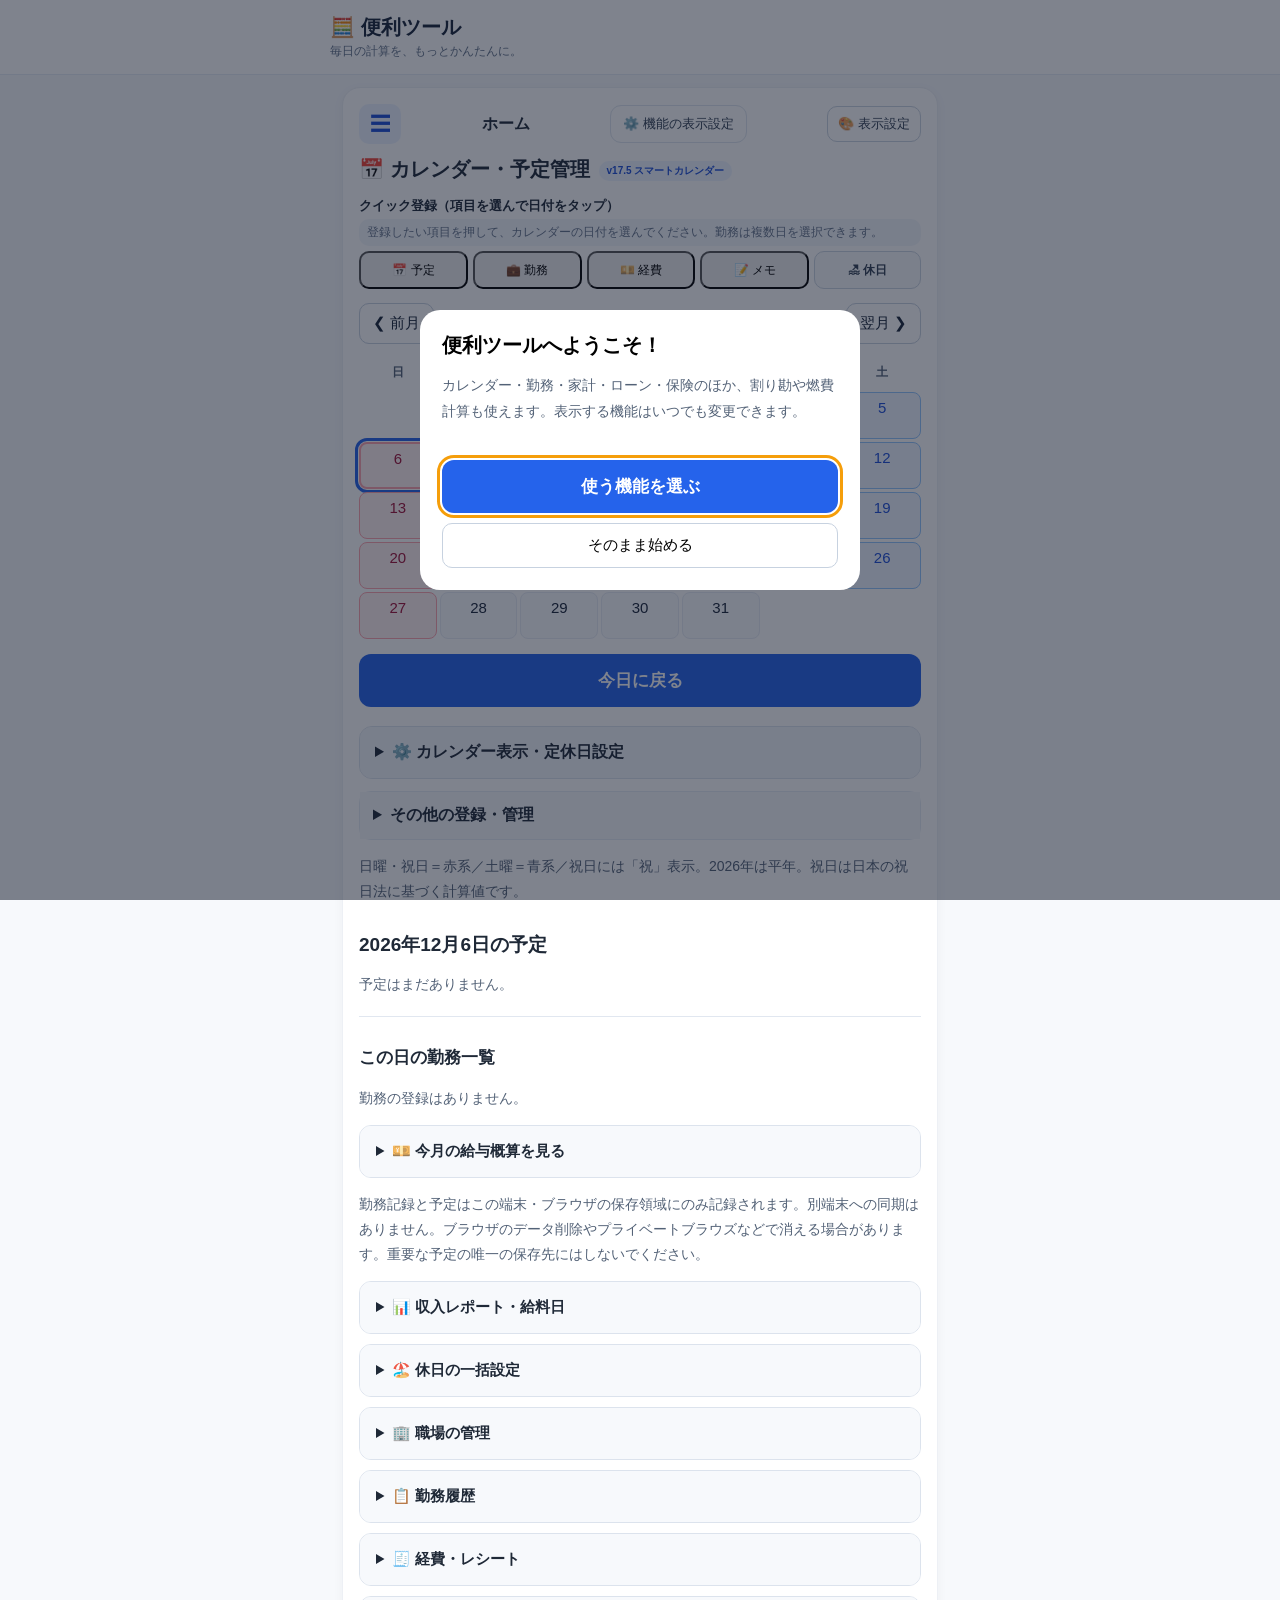
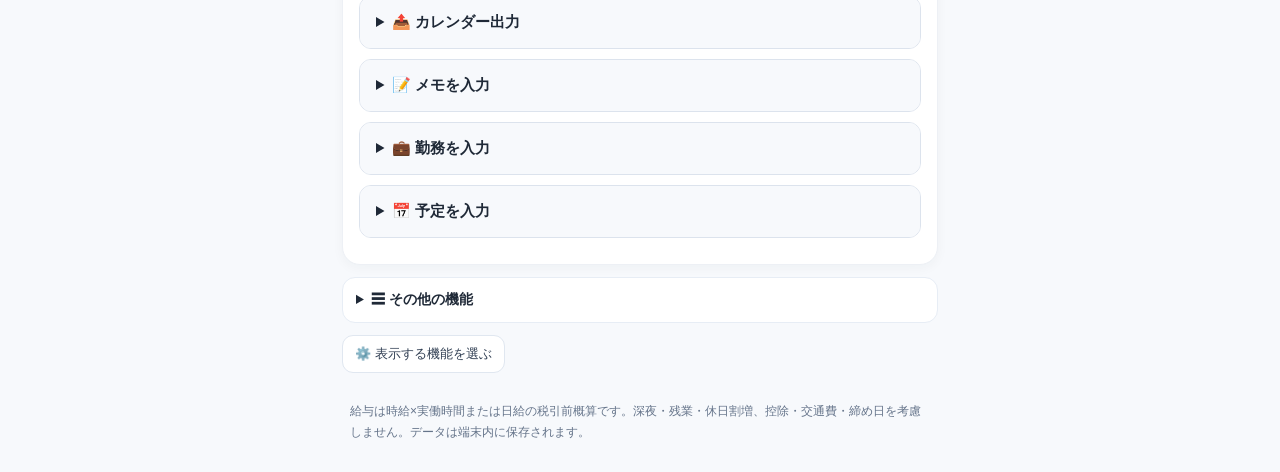
==== commit ec2bfa87: "Add files via upload" ====
--- a/calendar.html
+++ b/calendar.html
@@ -1,8 +1,8 @@
 <!DOCTYPE html>
 
-<html lang="ja"><head><meta charset="utf-8"/><meta content="width=device-width,initial-scale=1" name="viewport"/><meta content="#2563eb" name="theme-color"/><title>ダブルワーク対応・勤務給料カレンダー | 便利ツール</title><meta content="複数の職場を登録して、職場別と全職場合計の給料を月ごとに自動集計。予定管理もできます。" name="description"/><link href="style.css?v=173" rel="stylesheet"/></head><body data-home="yes"><header><div><h1>🧮 便利ツール</h1><p>毎日の計算を、もっとかんたんに。</p></div></header><main><section><div class="v172-top-actions"><strong>ホーム</strong><button class="v172-settings-btn" data-v172-settings="" type="button">⚙️ 機能の表示設定</button></div><h2>📅 カレンダー・予定管理<span class="v16-version">v17.3 コンパクト版</span></h2><div class="v16-quick"><strong>クイック登録（項目を選んで日付をタップ）</strong><p class="v17-mode-help" id="v17-mode-help">登録したい項目を押して、カレンダーの日付を選んでください。勤務は複数日を選択できます。</p><div class="v16-actions v173-actions">
+<html lang="ja"><head><meta charset="utf-8"/><meta content="width=device-width,initial-scale=1" name="viewport"/><meta content="#2563eb" name="theme-color"/><title>ダブルワーク対応・勤務給料カレンダー | 便利ツール</title><meta content="複数の職場を登録して、職場別と全職場合計の給料を月ごとに自動集計。予定管理もできます。" name="description"/><link href="style.css?v=174" rel="stylesheet"/></head><body data-home="yes"><header><div><h1>🧮 便利ツール</h1><p>毎日の計算を、もっとかんたんに。</p></div></header><main><section><div class="v172-top-actions"><strong>ホーム</strong><button class="v172-settings-btn" data-v172-settings="" type="button">⚙️ 機能の表示設定</button></div><h2>📅 カレンダー・予定管理<span class="v16-version">v17.5 スマートカレンダー</span></h2><div class="v16-quick"><strong>クイック登録（項目を選んで日付をタップ）</strong><p class="v17-mode-help" id="v17-mode-help">登録したい項目を押して、カレンダーの日付を選んでください。勤務は複数日を選択できます。</p><div class="v16-actions v173-actions">
 <button data-mode="event-form" type="button">📅 予定</button><button data-mode="work-form" type="button">💼 勤務</button><button data-mode="expense-panel" type="button">💴 経費</button><button data-mode="memo-form" type="button">📝 メモ</button><button id="v173-holiday-start" type="button" class="v173-holiday-start">🏖 休日</button></div>
-<div id="v173-holiday-bar" class="v173-holiday-bar" hidden><span id="v173-holiday-counter">休日にする日をタップ</span><div><button id="v173-holiday-save" type="button">休日に設定</button><button id="v173-holiday-unset" type="button">解除</button><button id="v173-holiday-exit" type="button">✕</button></div></div></div><div class="calendar-toolbar"><button aria-label="前月" id="prev" type="button">❮ 前月</button><strong aria-live="polite" id="month-title"></strong><button aria-label="翌月" id="next" type="button">翌月 ❯</button></div><div aria-label="月間カレンダー" class="calendar-grid" id="calendar"></div><button class="calc" id="go-today" type="button">今日に戻る</button><details class="v17-fold" id="v17-calendar-settings"><summary>⚙️ カレンダー表示・定休日設定</summary><label><input checked="" id="v17-red-sunday" type="checkbox"/> 日曜日を赤く表示</label><label><input checked="" id="v17-blue-saturday" type="checkbox"/> 土曜日を青く表示</label><label><input checked="" id="v17-red-holidays" type="checkbox"/> 祝日を赤く表示</label><p class="hint">会社の定休日（毎週の曜日）</p><div class="v17-weekly-off" id="v17-weekly-off"></div><p class="hint">土日祝の色と会社の定休日は別々に設定できます。</p><div class="v16-cal-settings"><label for="week-start">週の始まり</label><select id="week-start"><option value="0">日曜日</option><option value="1">月曜日</option><option value="6">土曜日</option><option value="2">火曜日</option><option value="3">水曜日</option><option value="4">木曜日</option><option value="5">金曜日</option></select></div></details><details class="v172-advanced"><summary>その他の登録・管理</summary><div><label for="v16-menu">管理メニュー</label><select id="v16-menu"><option value="">使いたい機能を選ぶ</option><option value="income-report">収入レポート・給料日</option><option value="holiday-panel">休日の一括設定</option><option value="workplace-panel">職場の管理</option><option value="expense-panel">経費・レシート</option><option value="export-panel">iPhoneカレンダー出力</option></select></div></details><p class="hint" id="holiday-legend">日曜＝赤系・土曜＝青系・日本の祝日＝赤系。「祝」表示。閏年の2月29日にも対応。</p><h2 id="selected-title" style="margin-top:28px;font-size:19px"></h2><div aria-live="polite" id="events"></div><div class="calendar-form" id="day-work-list"></div><details class="v16-fold" id="monthly-income-summary"><summary>💴 今月の給与概算を見る</summary><div class="salary-summary"><div class="hint">この月の給料概算（税引前・割増なし）</div><div aria-live="polite" class="salary-amount" id="monthly-pay">0円</div><div class="hint" id="monthly-stats"></div><div id="workplace-breakdown"></div></div></details>
+<div id="v173-holiday-bar" class="v173-holiday-bar" hidden><span id="v173-holiday-counter">休日にする日をタップ</span><div><button id="v173-holiday-save" type="button">休日に設定</button><button id="v173-holiday-unset" type="button">解除</button><button id="v173-holiday-exit" type="button">✕</button></div></div></div><nav class="v174-shortcuts" aria-label="その他の便利機能"><div class="v174-shortcuts-head"><strong>便利機能</strong><button type="button" class="v174-manage" data-v172-settings="">⚙️ カスタマイズ</button></div><div class="v174-shortcut-row" id="v174-shortcut-row"><a href="finance.html">💳 家計</a><a href="loan.html">🏠 ローン・保険</a><a href="salary.html">💼 給料</a></div></nav><div class="calendar-toolbar"><button aria-label="前月" id="prev" type="button">❮ 前月</button><strong aria-live="polite" id="month-title"></strong><button aria-label="翌月" id="next" type="button">翌月 ❯</button></div><div aria-label="月間カレンダー" class="calendar-grid" id="calendar"></div><button class="calc" id="go-today" type="button">今日に戻る</button><details class="v17-fold" id="v17-calendar-settings"><summary>⚙️ カレンダー表示・定休日設定</summary><label><input checked="" id="v17-red-sunday" type="checkbox"/> 日曜日を赤く表示</label><label><input checked="" id="v17-blue-saturday" type="checkbox"/> 土曜日を青く表示</label><label><input checked="" id="v17-red-holidays" type="checkbox"/> 祝日を赤く表示</label><p class="hint">会社の定休日（毎週の曜日）</p><div class="v17-weekly-off" id="v17-weekly-off"></div><p class="hint">土日祝の色と会社の定休日は別々に設定できます。</p><div class="v16-cal-settings"><label for="week-start">週の始まり</label><select id="week-start"><option value="0">日曜日</option><option value="1">月曜日</option><option value="6">土曜日</option><option value="2">火曜日</option><option value="3">水曜日</option><option value="4">木曜日</option><option value="5">金曜日</option></select></div></details><details class="v172-advanced"><summary>その他の登録・管理</summary><div><label for="v16-menu">管理メニュー</label><select id="v16-menu"><option value="">使いたい機能を選ぶ</option><option value="income-report">収入レポート・給料日</option><option value="holiday-panel">休日の一括設定</option><option value="workplace-panel">職場の管理</option><option value="expense-panel">経費・レシート</option><option value="export-panel">iPhoneカレンダー出力</option></select></div></details><p class="hint" id="holiday-legend">日曜＝赤系・土曜＝青系・日本の祝日＝赤系。「祝」表示。閏年の2月29日にも対応。</p><h2 id="selected-title" style="margin-top:28px;font-size:19px"></h2><div aria-live="polite" id="events"></div><div class="calendar-form" id="day-work-list"></div><details class="v16-fold" id="monthly-income-summary"><summary>💴 今月の給与概算を見る</summary><div class="salary-summary"><div class="hint">この月の給料概算（税引前・割増なし）</div><div aria-live="polite" class="salary-amount" id="monthly-pay">0円</div><div class="hint" id="monthly-stats"></div><div id="workplace-breakdown"></div></div></details>
 <dialog aria-labelledby="popup-title" id="day-popup"><div class="popup-head"><h3 id="popup-title"></h3><button aria-label="閉じる" id="close-popup" type="button">✕</button></div><div id="popup-content"></div><button class="calc" id="popup-edit" type="button">この日の詳細・編集へ</button></dialog>
 <p class="hint">勤務記録と予定はこの端末・ブラウザの保存領域にのみ記録されます。別端末への同期はありません。ブラウザのデータ削除やプライベートブラウズなどで消える場合があります。重要な予定の唯一の保存先にはしないでください。</p><details class="v16-fold" id="fold-income-report"><summary>📊 収入レポート・給料日</summary><div class="calendar-form" id="income-report"><h3>📊 年間・期間別の収入レポート</h3><p class="hint">登録した勤務日の給与を集計します。実際の給与支払日や締め日とは異なります。</p><div class="work-two"><div><label for="report-year">集計する年</label><select id="report-year"></select></div><div><label for="report-place">職場</label><select id="report-place"><option value="">全職場合計</option></select></div></div><div class="salary-summary"><div class="hint">年間給与合計（税引前・概算）</div><div class="salary-amount" id="annual-pay">0円</div><div class="hint" id="annual-stats"></div></div><h4>月別給与</h4><div id="annual-months"></div><h4>自由な期間で集計</h4><div class="work-two"><div><label for="report-from">開始日</label><input id="report-from" type="date"/></div><div><label for="report-to">終了日</label><input id="report-to" type="date"/></div></div><button class="calc" id="report-run" type="button">この期間を集計</button><p class="status" id="report-error" role="status"></p><div class="salary-summary"><div class="hint">指定期間の給与合計</div><div class="salary-amount" id="period-pay">0円</div><div class="hint" id="period-stats"></div><div id="period-places"></div><div id="period-expenses"></div></div><h4>🎯 収入目標</h4><div class="work-two"><div><label for="goal-month">月間目標（円）</label><input id="goal-month" min="0" placeholder="300000" step="1" type="number"/></div><div><label for="goal-year">年間目標（円）</label><input id="goal-year" min="0" placeholder="3600000" step="1" type="number"/></div></div><button class="secondary-button" id="save-goal" type="button">目標を保存</button><p class="hint" id="goal-result"></p>
 <h4>💳 職場別の給与締め日・支払日</h4><p class="hint">締め日と支払月を設定して、給与の入金予定額を表示します。実際の入金確認ではありません。</p>
@@ -31,4 +31,4 @@
 <button class="calc" type="submit">この日の勤務を保存</button>
 <button class="secondary-button" hidden="" id="delete-work" type="button">選択中の職場の勤務を削除</button>
 <p class="status" id="work-status" role="status"></p>
-</form></details><details class="v16-fold" id="fold-event-form"><summary>📅 予定を入力</summary><form class="calendar-form" id="event-form"><label for="event-text">予定の内容</label><textarea id="event-text" maxlength="200" placeholder="例：歯医者の予約" required=""></textarea><label for="event-history">過去の予定を再利用</label><select id="event-history"><option value="">履歴を選択</option></select><button class="secondary-button" id="copy-event" type="button">履歴を入力欄にコピー</button><div class="work-two"><div><label for="event-time">開始時刻（任意）</label><input id="event-time" type="time"/></div><div><label for="event-duration">所要時間（分）</label><input id="event-duration" max="1440" min="1" type="number" value="60"/></div></div><p class="hint">開始時刻が空欄の場合は終日の予定として出力します。時間指定の予定は標準カレンダーに取り込むと通知を設定できます。</p><button class="calc" id="save-event" type="submit">予定を保存</button><button hidden="" id="cancel-edit" style="margin-top:10px" type="button">編集をキャンセル</button><p class="status" id="status" role="status"></p></form></details></section><details class="v172-menu"><summary>☰ その他の機能</summary><div class="v172-links"></div></details><button class="v172-settings-btn" data-v172-settings="" type="button">⚙️ 表示する機能を選ぶ</button></main><footer>給与は時給×実働時間または日給の税引前概算です。深夜・残業・休日割増、控除・交通費・締め日を考慮しません。データは端末内に保存されます。</footer><script defer="" src="calendar.js?v=171"></script><script defer="" src="work-calendar.js?v=171"></script><script defer="" src="calendar-extras.js?v=171"></script><script defer="" src="expenses.js?v=171"></script><script defer="" src="day-memos.js?v=171"></script><script defer="" src="income-report.js?v=171"></script><script defer="" src="goals-paydays.js?v=171"></script><script defer="" src="finance-calendar.js?v=171"></script><script defer="" src="cashflow-calendar.js?v=171"></script><script defer="" src="japan-holidays.js?v=171"></script><script defer="" src="insurance-calendar.js?v=171"></script><script defer="" src="v16-calendar-ui.js?v=171"></script><script defer="" src="v17-calendar.js?v=171"></script><script defer="True" src="v17-simple.js?v=173"></script><script defer src="v17-compact.js?v=173"></script></body></html>+</form></details><details class="v16-fold" id="fold-event-form"><summary>📅 予定を入力</summary><form class="calendar-form" id="event-form"><label for="event-text">予定の内容</label><textarea id="event-text" maxlength="200" placeholder="例：歯医者の予約" required=""></textarea><label for="event-history">過去の予定を再利用</label><select id="event-history"><option value="">履歴を選択</option></select><button class="secondary-button" id="copy-event" type="button">履歴を入力欄にコピー</button><div class="work-two"><div><label for="event-time">開始時刻（任意）</label><input id="event-time" type="time"/></div><div><label for="event-duration">所要時間（分）</label><input id="event-duration" max="1440" min="1" type="number" value="60"/></div></div><p class="hint">開始時刻が空欄の場合は終日の予定として出力します。時間指定の予定は標準カレンダーに取り込むと通知を設定できます。</p><button class="calc" id="save-event" type="submit">予定を保存</button><button hidden="" id="cancel-edit" style="margin-top:10px" type="button">編集をキャンセル</button><p class="status" id="status" role="status"></p></form></details></section><details class="v172-menu"><summary>☰ その他の機能</summary><div class="v172-links"></div></details><button class="v172-settings-btn" data-v172-settings="" type="button">⚙️ 表示する機能を選ぶ</button></main><footer>給与は時給×実働時間または日給の税引前概算です。深夜・残業・休日割増、控除・交通費・締め日を考慮しません。データは端末内に保存されます。</footer><script defer="" src="calendar.js?v=171"></script><script defer="" src="work-calendar.js?v=171"></script><script defer="" src="calendar-extras.js?v=171"></script><script defer="" src="expenses.js?v=171"></script><script defer="" src="day-memos.js?v=171"></script><script defer="" src="income-report.js?v=171"></script><script defer="" src="goals-paydays.js?v=171"></script><script defer="" src="finance-calendar.js?v=171"></script><script defer="" src="cashflow-calendar.js?v=171"></script><script defer="" src="japan-holidays.js?v=171"></script><script defer="" src="insurance-calendar.js?v=171"></script><script defer="" src="v16-calendar-ui.js?v=171"></script><script defer="True" src="v17-simple.js?v=173"></script><script defer src="v17-compact.js?v=173"></script><script defer src="v17-5-smart.js?v=175"></script></body></html>
--- a/style.css
+++ b/style.css
@@ -135,3 +135,26 @@
 .v173-display-trigger{border:1px solid #cbd5e1;border-radius:10px;background:#fff;padding:8px 10px;color:#334155;font-size:13px}
 .v173-display-row{display:grid;gap:5px;margin:14px 0}.v173-display-row select{width:100%}
 @media(max-width:375px){.v173-actions button,.v173-holiday-start{font-size:11px!important}.v173-holiday-bar{flex-wrap:wrap}}
+
+/* v17.4: always-visible, compact shortcuts directly below quick actions */
+.v174-shortcuts{margin:0 0 8px;padding:7px 0 8px;border-top:1px solid #e8edf5;border-bottom:1px solid #e8edf5;min-width:0}
+.v174-shortcuts-head{display:flex;justify-content:space-between;align-items:center;gap:8px;margin-bottom:5px}
+.v174-shortcuts-head strong{font-size:12px;color:#475569}
+.v174-manage{width:auto!important;min-height:0!important;padding:3px 7px!important;margin:0!important;background:transparent!important;border:0!important;color:#64748b!important;font-size:11px!important}
+.v174-shortcut-row{display:flex;flex-wrap:nowrap;gap:6px;overflow-x:auto;overscroll-behavior-x:contain;scrollbar-width:thin;padding:2px 0 4px;-webkit-overflow-scrolling:touch}
+.v174-shortcut-row a{flex:0 0 auto;white-space:nowrap;display:inline-flex;align-items:center;justify-content:center;min-height:36px;padding:6px 12px;border:1px solid #e1e8f2;border-radius:11px;background:#f3f7fc;color:#243a55;text-decoration:none;font-size:12px;font-weight:700}
+.v174-shortcut-row a:focus-visible{outline:2px solid #2563eb;outline-offset:2px}
+body.v173-dark .v174-shortcuts{border-color:#334155}
+body.v173-dark .v174-shortcut-row a{background:#273449;color:#dbeafe;border-color:#475569}
+body.v173-dark .v174-manage{color:#93c5fd!important}
+body.v173-font-large .v174-shortcut-row a{font-size:15px;min-height:44px}
+body.v173-menu-icons .v174-shortcut-row a{font-size:0;min-width:45px;padding:6px 10px}
+body.v173-menu-icons .v174-shortcut-row a::first-letter{font-size:22px}
+body.v173-menu-text .v174-shortcut-row a{font-size:12px}
+@media(max-width:390px){.v174-shortcut-row a{padding:6px 9px}}
+
+/* v17.5: calendar-focused layout and side drawer */
+.v174-shortcuts[hidden]{display:none!important}.v175-menu-toggle{width:42px!important;flex:0 0 auto!important;padding:6px!important;margin:0!important;font-size:21px!important;border-radius:10px!important;background:#edf4ff!important;color:#1d4ed8!important;border:0!important}
+.v175-overlay{position:fixed;inset:0;background:#0b15248c;z-index:900}.v175-overlay[hidden]{display:none}.v175-drawer{position:fixed;z-index:901;top:0;bottom:0;left:0;width:min(82vw,330px);background:#fff;box-shadow:4px 0 25px #0003;transform:translateX(-110%);transition:transform .22s ease;padding:22px 16px;overflow-y:auto}.v175-drawer.open{transform:translateX(0)}.v175-drawer-head{display:flex;justify-content:space-between;align-items:center;margin-bottom:20px}.v175-drawer-head button{width:auto;margin:0}.v175-drawer-links{display:grid;gap:8px}.v175-drawer-links a{padding:13px;border-radius:12px;background:#f1f5f9;text-decoration:none;color:#1e293b;font-weight:600}
+.v175-modebar{display:flex;align-items:center;gap:5px;flex-wrap:wrap;border-radius:12px;padding:8px;margin:8px 0;background:#dbeafe;color:#1e40af}.v175-modebar[hidden]{display:none}.v175-modebar strong{font-size:13px;flex:1 1 100%}.v175-modebar button{width:auto!important;min-height:33px!important;margin:0!important;padding:5px 8px!important;background:#fff!important;color:#1e40af!important;font-size:12px!important}.v175-bottom{display:flex;gap:8px;position:sticky;bottom:6px;z-index:12;background:var(--card,#fff);padding:7px 0}.v175-bottom #go-today{flex:1;margin:0!important}.v175-cancel{width:auto!important;margin:0!important;background:#e2e8f0!important;color:#334155!important}.v175-cancel[hidden]{display:none}.v175-adding .v175-modebar{background:#dbeafe}.v175-editing .v175-modebar{background:#ffedd5;color:#9a3412}.v175-editing .v175-modebar button{color:#9a3412!important}.v175-editing .v175-bottom #go-today{background:#ea580c!important}.v175-adding .day.v175-picked,.v175-editing .day.v175-picked{outline:2px solid #2563eb;outline-offset:-2px;background:#dbeafe!important}.v175-editing .day.v175-picked{outline-color:#ea580c;background:#ffedd5!important}.v175-adding .day.v175-picked::after,.v175-editing .day.v175-picked::after{content:'✓';position:absolute;right:3px;bottom:1px;font-size:12px;font-weight:800}.calendar-grid .day{position:relative;min-width:0;overflow:hidden}.calendar-grid .day .work-small{display:none!important}.calendar-grid .day .v175-dot{width:5px!important;height:5px!important;min-width:5px!important;min-height:5px!important;display:inline-block!important;border-radius:50%!important;margin:1px!important;font-size:0!important}.calendar-grid .day .work-dot{background:#3b82f6!important}.calendar-grid .day .dot{background:#10b981!important}.v175-feedback{display:flex;align-items:center;justify-content:space-between;gap:8px;padding:9px;border-radius:9px;background:#e0f2fe;font-size:12px}.v175-feedback[hidden]{display:none}.v175-feedback button{width:auto!important;margin:0!important;padding:7px!important}.v175-dialog{border:0;border-radius:18px;width:min(92vw,430px);max-height:85dvh;overflow-y:auto;padding:18px;background:#fff;color:#17243a}.v175-dialog::backdrop{background:#0f172a99}.v175-dialog label{display:block;margin:10px 0;font-size:13px}.v175-dialog input:not([type=checkbox]),.v175-dialog select{display:block;width:100%;min-height:40px;margin-top:5px}.v175-dialog button{margin-top:8px}.v175-choice{display:block;width:100%;padding:10px;margin:6px 0;border:1px solid #cbd5e1;border-radius:10px;background:#f8fafc}.v175-edit-existing{width:auto!important;margin:8px 0!important;padding:7px 10px!important;font-size:12px!important;background:#ffedd5!important;color:#9a3412!important}.v175-edit-existing+*{margin-top:0}
+body.v173-dark .v175-drawer,body.v173-dark .v175-dialog{background:#111827;color:#e2e8f0}body.v173-dark .v175-drawer-links a{background:#293449;color:#e2e8f0}body.v173-dark .v175-bottom{background:#111827}body.v173-dark .v175-dialog label{color:#e2e8f0}
